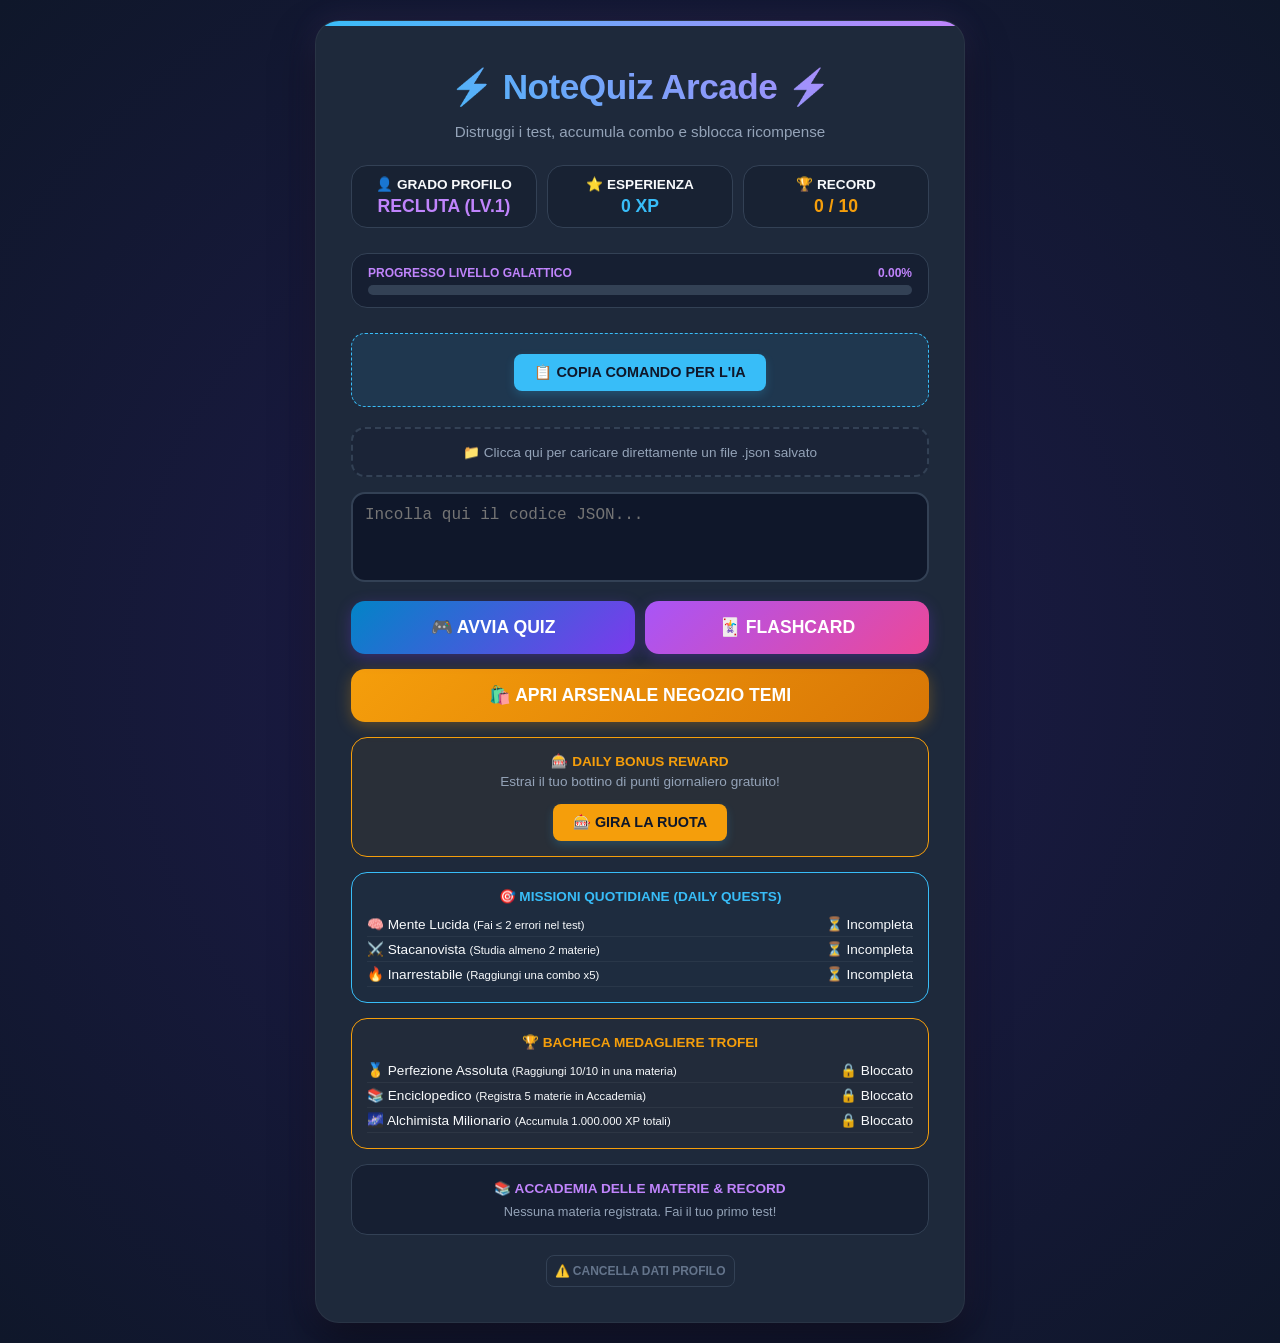
==== index.html @ 64b9bab1 "Update index.html" ====
<!DOCTYPE html>
<html lang="it">
<head>
    <meta charset="UTF-8">
    <meta name="viewport" content="width=device-width, initial-scale=1.0, maximum-scale=1.0, user-scalable=no">
    <title>⚡ NoteQuiz Arcade Ultimate Edition ⚡</title>
    <style>
        :root {
            --bg-dark: #0f172a;
            --card-bg: #1e293b;
            --neon-blue: #38bdf8;
            --neon-purple: #c084fc;
            --neon-green: #4ade80;
            --neon-red: #f87171;
            --neon-gold: #f59e0b;
            --text-light: #f8fafc;
            --text-muted: #94a3b8;
            --gradient-start: #1e1b4b;
            --gradient-end: #0f172a;
        }

        /* 14 TEMI NEON CORRISPONDENTI AI GRADI DEL PROFILO */
        .theme-veterano  { --neon-blue: #a1a1aa; --neon-purple: #4b5563; --gradient-start: #1e293b; --gradient-end: #0f172a; }
        .theme-suprema   { --neon-blue: #a855f7; --neon-purple: #6b21a8; --gradient-start: #2e1065; --gradient-end: #0f052d; }
        .theme-pazzo     { --neon-blue: #22c55e; --neon-purple: #15803d; --gradient-start: #062f1a; --gradient-end: #021a0c; }
        .theme-master    { --neon-blue: #06b6d4; --neon-purple: #0891b2; --gradient-start: #083344; --gradient-end: #02141e; }
        .theme-divina    { --neon-blue: #f43f5e; --neon-purple: #be123c; --gradient-start: #4c0519; --gradient-end: #1c020a; }
        .theme-enciclo   { --neon-blue: #3b82f6; --neon-purple: #1d4ed8; --gradient-start: #172554; --gradient-end: #050b24; }
        .theme-architeto { --neon-blue: #10b981; --neon-purple: #047857; --gradient-start: #022c22; --gradient-end: #011510; }
        .theme-filosofo  { --neon-blue: #eab308; --neon-purple: #a16207; --gradient-start: #422006; --gradient-end: #1c0d02; }
        .theme-alieni    { --neon-blue: #d946ef; --neon-purple: #a21caf; --gradient-start: #4a044e; --gradient-end: #1f0220; }
        .theme-reassoluto{ --neon-blue: #f97316; --neon-purple: #c2410c; --gradient-start: #431407; --gradient-end: #1a0602; }
        .theme-interstel { --neon-blue: #6366f1; --neon-purple: #4338ca; --gradient-start: #311042; --gradient-end: #0c0214; }
        .theme-creatore  { --neon-blue: #ec4899; --neon-purple: #9d174d; --gradient-start: #500734; --gradient-end: #200214; }
        .theme-cosmica   { --neon-blue: #00ffff; --neon-purple: #ff00ff; --gradient-start: #050515; --gradient-end: #000000; --card-bg: #070714; }

        * {
            box-sizing: border-box;
            transition: all 0.25s cubic-bezier(0.4, 0, 0.2, 1);
            -webkit-tap-highlight-color: transparent;
        }
        body {
            font-family: 'Segoe UI', Roboto, Helvetica, Arial, sans-serif;
            background-color: var(--bg-dark);
            color: var(--text-light);
            margin: 0;
            padding: 20px;
            display: flex;
            align-items: center;
            justify-content: center;
            min-height: 100vh;
            background-image: radial-gradient(circle at 50% 50%, var(--gradient-start) 0%, var(--gradient-end) 100%);
        }

        .container {
            width: 100%;
            max-width: 650px;
            background: var(--card-bg);
            padding: 35px;
            border-radius: 24px;
            box-shadow: 0 20px 40px rgba(0,0,0,0.5), 0 0 30px rgba(192, 132, 252, 0.1);
            border: 1px solid rgba(255, 255, 255, 0.05);
            position: relative;
            overflow: hidden;
        }

        .container::before {
            content: '';
            position: absolute;
            top: 0; left: 0; right: 0; height: 5px;
            background: linear-gradient(90deg, var(--neon-blue), var(--neon-purple));
        }

        .flash-correct { animation: flashG 0.4s ease-out; }
        .flash-wrong { animation: flashR 0.4s ease-out; }
        @keyframes flashG { 0%, 100% { box-shadow: 0 20px 40px rgba(0,0,0,0.5); } 50% { box-shadow: 0 0 40px var(--neon-green); } }
        @keyframes flashR { 0%, 100% { box-shadow: 0 20px 40px rgba(0,0,0,0.5); } 50% { box-shadow: 0 0 40px var(--neon-red); } }

        h1 {
            text-align: center; font-size: 2.2rem; font-weight: 800;
            background: linear-gradient(45deg, var(--neon-blue), var(--neon-purple));
            background-clip: text; -webkit-background-clip: text; -webkit-text-fill-color: transparent;
            margin-top: 10px; margin-bottom: 5px; letter-spacing: -0.5px;
        }

        .subtitle { text-align: center; color: var(--text-muted); margin-bottom: 25px; font-size: 0.95rem; }

        .dashboard-hud { display: flex; gap: 10px; justify-content: space-between; margin-bottom: 25px; flex-wrap: wrap; }
        .hud-widget { flex: 1; min-width: 140px; background: rgba(15, 23, 42, 0.4); border: 1px solid #334155; padding: 10px 14px; border-radius: 16px; text-align: center; font-size: 0.85rem; font-weight: 700; }
        .widget-val { display: block; font-size: 1.1rem; margin-top: 4px; }
        #profile-rank { color: var(--neon-purple); }
        #global-highscore { color: var(--neon-gold); }

        .file-drop-zone { border: 2px dashed #334155; padding: 15px; border-radius: 14px; text-align: center; margin-bottom: 15px; background: rgba(15, 23, 42, 0.2); cursor: pointer; font-size: 0.85rem; color: var(--text-muted); }
        .file-drop-zone:hover { border-color: var(--neon-blue); color: var(--text-light); }

        /* Negozio Temi Isolato */
        .shop-box { background: rgba(15, 23, 42, 0.3); padding: 20px; border-radius: 16px; border: 1px solid #334155; text-align: center; }
        .theme-grid { display: grid; grid-template-columns: repeat(2, 1fr); gap: 10px; margin-top: 15px; }
        .theme-select-btn { background: #1e293b; color: white; border: 1px solid #334155; padding: 12px; font-size: 0.85rem; border-radius: 10px; cursor: pointer; font-weight: bold; width: 100%; text-align: center; }
        .theme-select-btn:hover:not(.locked) { border-color: var(--neon-blue); background: #334155; transform: translateY(-1px); }
        .theme-select-btn.locked { opacity: 0.4; cursor: not-allowed; background: #0f172a; color: #475569; border-style: dashed; }

        .subjects-box { background: rgba(15, 23, 42, 0.5); padding: 15px; border-radius: 16px; margin-top: 15px; border: 1px solid #334155; text-align: left; font-size: 0.85rem; }
        .subject-tag-row { display: flex; justify-content: space-between; padding: 4px 0; border-bottom: 1px solid rgba(255,255,255,0.05); }
        
        .copy-box { background: rgba(56, 189, 248, 0.1); border: 1px dashed var(--neon-blue); padding: 15px; border-radius: 14px; margin-bottom: 20px; text-align: center; }
        .copy-btn { background: var(--neon-blue); color: var(--bg-dark); border: none; padding: 10px 20px; font-size: 0.9rem; font-weight: 700; border-radius: 8px; cursor: pointer; margin-top: 5px; box-shadow: 0 4px 10px rgba(56, 189, 248, 0.2); }
        
        textarea { width: 100%; height: 90px; padding: 12px; background: #0f172a; color: var(--text-light); border: 2px solid #334155; border-radius: 14px; resize: none; font-size: 1rem; font-family: monospace; }
        
        .action-btn { display: block; width: 100%; background: linear-gradient(135deg, #0284c7 0%, #7c3aed 100%); color: white; border: none; padding: 16px; font-size: 1.1rem; font-weight: 700; border-radius: 14px; cursor: pointer; margin-top: 15px; box-shadow: 0 4px 15px rgba(124, 58, 237, 0.3); }
        .action-btn:hover { transform: translateY(-2px); }

        .hidden { display: none !important; }

        .progress-hud { display: flex; align-items: center; justify-content: space-between; margin-bottom: 20px; background: rgba(15, 23, 42, 0.5); padding: 10px 16px; border-radius: 30px; font-size: 0.85rem; font-weight: 600; color: var(--neon-blue); }
        .progress-track { flex-grow: 1; height: 8px; background: #334155; border-radius: 10px; margin: 0 15px; overflow: hidden; }
        .progress-fill { width: 0%; height: 100%; background: linear-gradient(90deg, var(--neon-blue), var(--neon-purple)); border-radius: 10px; }

        .streak-badge { background: linear-gradient(45deg, #f59e0b, #ef4444); color: white; padding: 4px 10px; border-radius: 12px; font-weight: 800; font-size: 0.8rem; display: inline-block; margin-left: 10px; }
        #question-text { font-size: 1.3rem; font-weight: 700; line-height: 1.4; margin-bottom: 25px; }

        .tf-container { display: flex; gap: 15px; margin-top: 20px; }
        .option-btn { flex: 1; background: #1e293b; padding: 20px; font-size: 1.2rem; font-weight: 800; text-align: center; border-radius: 16px; cursor: pointer; border: 2px solid #334155; touch-action: manipulation; }
        .option-btn:hover { background: #334155; transform: scale(1.03); }

        .options-list { list-style: none; padding: 0; margin-top: 20px; }
        .option-item { background: #0f172a; padding: 16px 20px; margin: 12px 0; border-radius: 14px; cursor: pointer; border: 2px solid #334155; font-size: 1.05rem; font-weight: 600; }
        .option-item:hover { border-color: var(--neon-blue); background: #1e293b; transform: translateX(3px); }

        .correct { background-color: rgba(74, 222, 128, 0.15) !important; border-color: var(--neon-green) !important; color: var(--neon-green) !important; }
        .wrong { background-color: rgba(248, 113, 113, 0.15) !important; border-color: var(--neon-red) !important; color: var(--neon-red) !important; }

        .feedback { text-align: center; font-size: 1.1rem; margin-top: 25px; font-weight: 700; min-height: 30px; }
        #evaluation-text { font-size: 1.6rem; font-weight: 800; text-align: center; margin: 25px 0; text-transform: uppercase; }

        .error-log-box { background: rgba(15, 23, 42, 0.6); padding: 15px; border-radius: 14px; margin-top: 20px; max-height: 150px; overflow-y: auto; text-align: left; border: 1px solid #334155; }
        .error-item { border-bottom: 1px solid #334155; padding: 8px 0; font-size: 0.9rem; }
        
        .flashcard-card { background: #0f172a; border: 2px solid var(--neon-blue); border-radius: 16px; padding: 30px 20px; text-align: center; min-height: 180px; display: flex; align-items: center; justify-content: center; font-size: 1.2rem; font-weight: 700; cursor: pointer; margin-bottom: 15px; }
        .flashcard-controls { display: flex; gap: 15px; justify-content: space-between; }

        @media (max-width: 500px) {
            body { padding: 8px; }
            .container { padding: 20px 15px; border-radius: 16px; }
            h1 { font-size: 1.7rem; }
            .hud-widget { min-width: 100px; padding: 8px; font-size: 0.75rem; }
            .widget-val { font-size: 0.95rem; }
            .theme-grid { grid-template-columns: 1fr; }
            #question-text { font-size: 1.1rem; }
            .option-btn { padding: 15px; font-size: 1rem; }
            .option-item { padding: 12px 14px; font-size: 0.95rem; }
        }
    </style>
</head>
<body>
<div id="game-container" class="container">
    <h1>⚡ NoteQuiz Arcade ⚡</h1>
    <p class="subtitle">Distruggi i test, accumula combo e sblocca ricompense</p>
    
    <!-- Dashboard HUD -->
    <div class="dashboard-hud">
        <div class="hud-widget">👤 GRADO PROFILO<span id="profile-rank" class="widget-val">RECLUTA</span></div>
        <div class="hud-widget">⭐ ESPERIENZA<span id="profile-xp" class="widget-val" style="color:var(--neon-blue);">0 XP</span></div>
        <div class="hud-widget">🏆 RECORD<span id="global-highscore" class="widget-val">0 / 10</span></div>
    </div>

    <!-- Barra di avanzamento XP globale tarata su 1 Miliardo -->
    <div style="background: rgba(15, 23, 42, 0.5); padding: 12px 16px; border-radius: 16px; margin-bottom: 25px; border: 1px solid #334155;">
        <div style="display: flex; justify-content: space-between; font-size: 0.75rem; font-weight: 700; color: var(--neon-purple); margin-bottom: 5px;">
            <span>PROGRESSO LIVELLO GALATTICO</span>
            <span id="profile-xp-percent">0%</span>
        </div>
        <div style="width: 100%; background: #334155; height: 10px; border-radius: 10px; overflow: hidden;">
            <div id="profile-xp-bar-fill" style="width: 0%; height: 100%; background: linear-gradient(90deg, var(--neon-purple), var(--neon-gold)); border-radius: 10px;"></div>
        </div>
    </div>

    <!-- Schermata di ripristino salvataggio -->
    <div id="resume-screen" class="hidden" style="text-align: center; background: rgba(124, 58, 237, 0.1); border: 1px solid var(--neon-purple); padding: 20px; border-radius: 14px; margin-bottom: 20px;">
        <span style="font-weight:700; color:var(--neon-purple); display:block; margin-bottom:5px;">💾 ACCESSO RAPIDO SALVATO</span>
        <span style="font-size:0.9rem; display:block; margin-bottom:15px; color:var(--text-muted);">Riprendi l'ultimo quiz interrotto.</span>
        <div style="display:flex; gap:10px;">
            <button class="action-btn" style="margin:0; padding:10px; background:var(--neon-purple);" onclick="resumeGame(true)">RIPRENDI</button>
            <button class="action-btn" style="margin:0; padding:10px; background:#475569;" onclick="resumeGame(false)">CANCELLA</button>
        </div>
    </div>
    <!-- 1. Schermata Setup Opzioni -->
    <div id="setup-screen">
        <div class="copy-box">
            <button class="copy-btn" onclick="copyPromptToClipboard()">📋 COPIA COMANDO PER L'IA</button>
        </div>

        <div class="file-drop-zone" onclick="document.getElementById('file-loader-input').click()">
            📁 Clicca qui per caricare direttamente un file .json salvato
            <input type="file" id="file-loader-input" class="hidden" accept=".json" onchange="handleFileImport(this.files)">
        </div>

                <textarea id="notes-input" placeholder="Incolla qui il codice JSON..."></textarea>
        
        <div style="display: flex; gap: 10px;">
            <button class="action-btn" style="flex: 1;" onclick="startOfflineQuiz('quiz')">🎮 AVVIA QUIZ</button>
            <button class="action-btn" style="flex: 1; background: linear-gradient(135deg, #a855f7 0%, #ec4899 100%);" onclick="startOfflineQuiz('flashcard')">🃏 FLASHCARD</button>
        </div>

        <!-- Bottone grande per navigare all'Arsenale dei Temi -->
        <button class="action-btn" style="background: linear-gradient(135deg, #f59e0b 0%, #d97706 100%); box-shadow: 0 4px 15px rgba(245, 158, 11, 0.3);" onclick="toggleShopView(true)">🛍️ APRI ARSENALE NEGOZIO TEMI</button>

        <!-- Modulo Daily Spin Arcade -->
        <div id="daily-spin-box" class="subjects-box" style="text-align: center; border-color: var(--neon-gold); background: rgba(245, 158, 11, 0.05); margin-top: 15px;">
            <div style="font-weight:800; color:var(--neon-gold); text-transform: uppercase; margin-bottom: 5px;">🎰 DAILY BONUS REWARD</div>
            <span id="spin-status-text" style="font-size:0.85rem; color:var(--text-muted); display:block; margin-bottom:10px;">Estrai il tuo bottino di punti giornaliero gratuito!</span>
            <button id="spin-btn" class="copy-btn" style="background:var(--neon-gold); color:var(--bg-dark);" onclick="triggerDailySpin()">🎰 GIRA LA RUOTA</button>
        </div>
        <!-- Modulo delle Missioni Quotidiane -->
        <div class="subjects-box" style="border-color: var(--neon-blue); background: rgba(56, 189, 248, 0.02);">
            <div style="font-weight:800; color:var(--neon-blue); text-align:center; margin-bottom:8px; text-transform:uppercase;">🎯 MISSIONI QUOTIDIANE (DAILY QUESTS)</div>
            <div class="subject-tag-row"><span>🧠 Mente Lucida <small>(Fai ≤ 2 errori nel test)</small></span> <span id="q1-status">⏳ Incompleta</span></div>
            <div class="subject-tag-row"><span>⚔️ Stacanovista <small>(Studia almeno 2 materie)</small></span> <span id="q2-status">⏳ Incompleta</span></div>
            <div class="subject-tag-row"><span>🔥 Inarrestabile <small>(Raggiungi una combo x5)</small></span> <span id="q3-status">⏳ Incompleta</span></div>
        </div>

        <!-- Modulo della Bacheca dei Trofei -->
        <div class="subjects-box" style="border-color: var(--neon-gold); background: rgba(245, 158, 11, 0.02);">
            <div style="font-weight:800; color:var(--neon-gold); text-align:center; margin-bottom:8px; text-transform:uppercase;">🏆 BACHECA MEDAGLIERE TROFEI</div>
            <div class="subject-tag-row"><span>🥇 Perfezione Assoluta <small>(Raggiungi 10/10 in una materia)</small></span> <span id="ach1-status">🔒 Bloccato</span></div>
            <div class="subject-tag-row"><span>📚 Enciclopedico <small>(Registra 5 materie in Accademia)</small></span> <span id="ach2-status">🔒 Bloccato</span></div>
            <div class="subject-tag-row"><span>🌌 Alchimista Milionario <small>(Accumula 1.000.000 XP totali)</small></span> <span id="ach3-status">🔒 Bloccato</span></div>
        </div>

        <div class="subjects-box">
            <div style="font-weight:800; color:var(--neon-purple); text-align:center; margin-bottom:8px;">📚 ACCADEMIA DELLE MATERIE & RECORD</div>
            <div id="subjects-list-container">
                <div style="color:var(--text-muted); text-align:center; font-size:0.8rem;">Nessuna materia registrata. Fai il tuo primo test!</div>
            </div>
        </div>

        <button onclick="wipeAllArcadeData()" style="background: transparent; color: #64748b; border: 1px solid #334155; padding: 8px; font-size: 0.75rem; font-weight: 600; border-radius: 8px; cursor: pointer; width: auto; display: block; margin: 20px auto 0 auto;">⚠️ CANCELLA DATI PROFILO</button>
    </div>

    <!-- 2. SCHERMATA ISOLATA: Arsenale Negozio Temi -->
    <div id="shop-screen" class="hidden shop-box">
        <div style="font-weight:800; color:var(--neon-gold); font-size: 1.3rem;">🛍️ ARSENALE DEI 14 TEMI SBLOCCABILI</div>
        <p style="font-size: 0.85rem; color: var(--text-muted); margin-bottom: 15px;">I temi si sbloccano automaticamente raggiungendo i gradi XP richiesti.</p>
        
        <div class="theme-grid">
            <button class="theme-select-btn" onclick="changeTheme('cyber')">Blue Cyber (0 XP)</button>
            <button id="shop-btn-veterano" class="theme-select-btn locked" onclick="changeTheme('veterano')">Veterano (4k XP)</button>
            <button id="shop-btn-suprema" class="theme-select-btn locked" onclick="changeTheme('suprema')">Intelligenza Suprema (8k XP)</button>
            <button id="shop-btn-pazzo" class="theme-select-btn locked" onclick="changeTheme('pazzo')">Scienziato Pazzo (15k XP)</button>
            <button id="shop-btn-master" class="theme-select-btn locked" onclick="changeTheme('master')">Master Copia-Incolla (30k XP)</button>
            <button id="shop-btn-divina" class="theme-select-btn locked" onclick="changeTheme('divina')">Divinità dello Studio (50k XP)</button>
            <button id="shop-btn-enciclo" class="theme-select-btn locked" onclick="changeTheme('enciclo')">Enciclopedia Vivente (100k XP)</button>
            <button id="shop-btn-architeto" class="theme-select-btn locked" onclick="changeTheme('architeto')">Architetto del Sapere (250k XP)</button>
            <button id="shop-btn-filosofo" class="theme-select-btn locked" onclick="changeTheme('filosofo')">Filosofo Immantale (500k XP)</button>
            <button id="shop-btn-alieni" class="theme-select-btn locked" onclick="changeTheme('alieni')">Intelligenza Alieni (1M XP)</button>
            <button id="shop-btn-reassoluto" class="theme-select-btn locked" onclick="changeTheme('reassoluto')">Re del Copia-Incolla (10M XP)</button>
            <button id="shop-btn-interstel" class="theme-select-btn locked" onclick="changeTheme('interstel')">Entità Interstellare (100M XP)</button>
            <button id="shop-btn-creatore" class="theme-select-btn locked" onclick="changeTheme('creatore')">Creatore di Mondi (500M XP)</button>
            <button id="shop-btn-cosmica" class="theme-select-btn locked" onclick="changeTheme('cosmica')">Singolarità Cosmica (1B XP)</button>
        </div>
        
        <button class="action-btn" style="background: #334155; margin-top: 20px;" onclick="toggleShopView(false)">◀ TORNA ALLA HOME</button>
    </div>
    <!-- 3. Schermata Modalità Allenamento Flashcard -->
    <div id="flashcard-screen" class="hidden">
        <div class="progress-hud">
            <span id="flash-hud-index">CARTA 1</span>
            <span style="color: var(--neon-purple);">📚 MODALITÀ STUDIO</span>
        </div>
        <div id="flashcard-element" class="flashcard-card" onclick="flipFlashcard()">Testo Carta</div>
        <div class="flashcard-controls">
            <button class="action-btn" style="margin: 0; padding: 12px; width: 45%; background: #334155;" onclick="prevFlashcard()">◀ INDIETRO</button>
            <button class="action-btn" style="margin: 0; padding: 12px; width: 45%;" onclick="nextFlashcard()">AVANTI ▶</button>
        </div>
        <button class="action-btn" style="background: #b91c1c; margin-top: 20px;" onclick="exitFlashcards()">❌ ESCI E AVVIA QUIZ</button>
    </div>

    <!-- 4. Schermata Quiz Giocabile -->
    <div id="quiz-screen" class="hidden">
        <div class="progress-hud">
            <span id="hud-current">STAGE 1</span>
            <div class="progress-track"><div id="progress-fill" class="progress-fill"></div></div>
            <span id="hud-score">SCORE: 0</span>
            <span id="hud-streak" class="streak-badge hidden">COMBO x1</span>
        </div>

        <h2 id="question-text">Domanda</h2>
        <ul id="options-container" class="options-list"></ul>
        
        <div id="tf-container" class="tf-container hidden">
            <div id="btn-vero" class="option-btn" onclick="checkTrueFalse('Vero')">VERO</div>
            <div id="btn-falso" class="option-btn" onclick="checkTrueFalse('Falso')">FALSO</div>
        </div>
        
        <div id="feedback-text" class="feedback"></div>
        <button id="next-btn" class="hidden action-btn" onclick="nextQuestion()">PROSSIMO LIVELLO ➔</button>
    </div>

    <!-- 5. Schermata Risultati -->
    <div id="result-screen" class="hidden">
        <h2>🏆 CLASSIFICA FINALE 🏆</h2>
        <p class="score" style="text-align: center; font-size: 1.3rem;">Punteggio Finale: <span id="final-score" style="color: var(--neon-blue); font-size: 2rem;">0</span> / <span id="total-questions-hud">10</span></p>
        <div id="evaluation-text" style="font-size: 1.4rem; font-weight:800; margin-bottom:10px; text-align:center;"></div>
        <div id="new-record-text" style="font-size: 1.2rem; font-weight: 800; color: #f59e0b; text-align: center; margin-bottom: 15px;" class="hidden">🔥 NUOVO RECORD ASSOLUTO BATTUTO! 🔥</div>
        
        <div id="error-log-container" class="hidden">
            <div style="font-weight: 700; color: var(--neon-red); font-size: 0.95rem; margin-top: 15px; text-transform: uppercase; text-align: center;">🎯 REGISTRO REPLAY DEGLI ERRORI</div>
            <div id="error-log-list" class="error-log-box"></div>
        </div>
        
        <div style="display:flex; gap:10px;">
            <button class="action-btn" style="flex:1; background:#0284c7;" onclick="exportQuizReport()">🔗 CONDIVIDI RISULTATI</button>
            <button class="action-btn" style="flex:1;" onclick="resetQuiz()">🔄 GIOCA ANCORA</button>
        </div>
    </div>
</div>

<script src="quiz.js"></script>
</body>
</html>
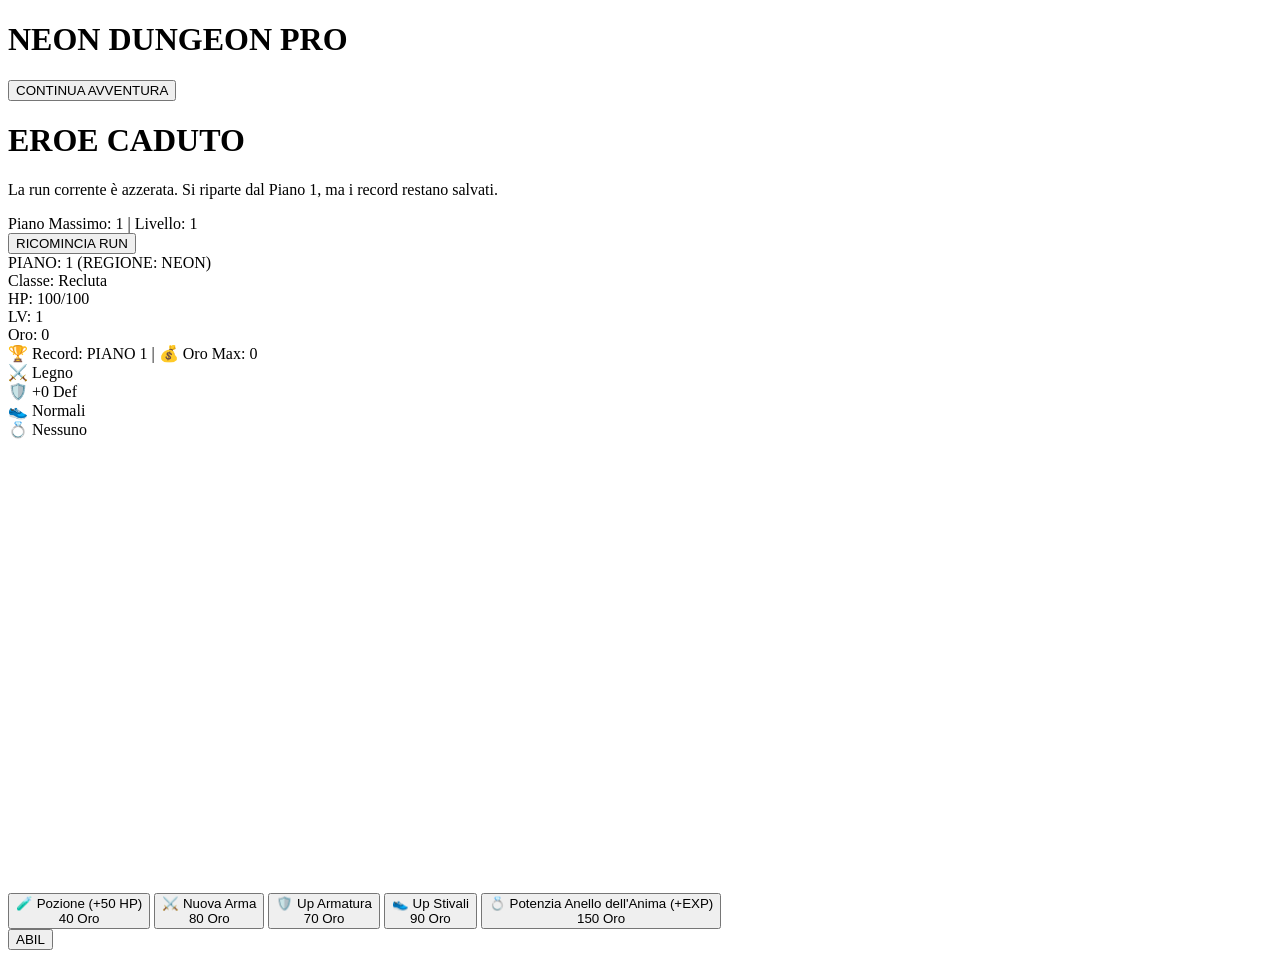
==== commit d24a8853: "Update index.html" ====
--- a/index.html
+++ b/index.html
@@ -3,320 +3,77 @@
 <head>
     <meta charset="UTF-8">
     <meta name="viewport" content="width=device-width, initial-scale=1.0, maximum-scale=1.0, user-scalable=no">
-    <title>⚡ NoteQuiz Arcade Ultimate Edition ⚡</title>
-    <style>
-        :root {
-            --bg-dark: #0f172a;
-            --card-bg: #1e293b;
-            --neon-blue: #38bdf8;
-            --neon-purple: #c084fc;
-            --neon-green: #4ade80;
-            --neon-red: #f87171;
-            --neon-gold: #f59e0b;
-            --text-light: #f8fafc;
-            --text-muted: #94a3b8;
-            --gradient-start: #1e1b4b;
-            --gradient-end: #0f172a;
-        }
-
-        /* 14 TEMI NEON CORRISPONDENTI AI GRADI DEL PROFILO */
-        .theme-veterano  { --neon-blue: #a1a1aa; --neon-purple: #4b5563; --gradient-start: #1e293b; --gradient-end: #0f172a; }
-        .theme-suprema   { --neon-blue: #a855f7; --neon-purple: #6b21a8; --gradient-start: #2e1065; --gradient-end: #0f052d; }
-        .theme-pazzo     { --neon-blue: #22c55e; --neon-purple: #15803d; --gradient-start: #062f1a; --gradient-end: #021a0c; }
-        .theme-master    { --neon-blue: #06b6d4; --neon-purple: #0891b2; --gradient-start: #083344; --gradient-end: #02141e; }
-        .theme-divina    { --neon-blue: #f43f5e; --neon-purple: #be123c; --gradient-start: #4c0519; --gradient-end: #1c020a; }
-        .theme-enciclo   { --neon-blue: #3b82f6; --neon-purple: #1d4ed8; --gradient-start: #172554; --gradient-end: #050b24; }
-        .theme-architeto { --neon-blue: #10b981; --neon-purple: #047857; --gradient-start: #022c22; --gradient-end: #011510; }
-        .theme-filosofo  { --neon-blue: #eab308; --neon-purple: #a16207; --gradient-start: #422006; --gradient-end: #1c0d02; }
-        .theme-alieni    { --neon-blue: #d946ef; --neon-purple: #a21caf; --gradient-start: #4a044e; --gradient-end: #1f0220; }
-        .theme-reassoluto{ --neon-blue: #f97316; --neon-purple: #c2410c; --gradient-start: #431407; --gradient-end: #1a0602; }
-        .theme-interstel { --neon-blue: #6366f1; --neon-purple: #4338ca; --gradient-start: #311042; --gradient-end: #0c0214; }
-        .theme-creatore  { --neon-blue: #ec4899; --neon-purple: #9d174d; --gradient-start: #500734; --gradient-end: #200214; }
-        .theme-cosmica   { --neon-blue: #00ffff; --neon-purple: #ff00ff; --gradient-start: #050515; --gradient-end: #000000; --card-bg: #070714; }
-
-        * {
-            box-sizing: border-box;
-            transition: all 0.25s cubic-bezier(0.4, 0, 0.2, 1);
-            -webkit-tap-highlight-color: transparent;
-        }
-        body {
-            font-family: 'Segoe UI', Roboto, Helvetica, Arial, sans-serif;
-            background-color: var(--bg-dark);
-            color: var(--text-light);
-            margin: 0;
-            padding: 20px;
-            display: flex;
-            align-items: center;
-            justify-content: center;
-            min-height: 100vh;
-            background-image: radial-gradient(circle at 50% 50%, var(--gradient-start) 0%, var(--gradient-end) 100%);
-        }
-
-        .container {
-            width: 100%;
-            max-width: 650px;
-            background: var(--card-bg);
-            padding: 35px;
-            border-radius: 24px;
-            box-shadow: 0 20px 40px rgba(0,0,0,0.5), 0 0 30px rgba(192, 132, 252, 0.1);
-            border: 1px solid rgba(255, 255, 255, 0.05);
-            position: relative;
-            overflow: hidden;
-        }
-
-        .container::before {
-            content: '';
-            position: absolute;
-            top: 0; left: 0; right: 0; height: 5px;
-            background: linear-gradient(90deg, var(--neon-blue), var(--neon-purple));
-        }
-
-        .flash-correct { animation: flashG 0.4s ease-out; }
-        .flash-wrong { animation: flashR 0.4s ease-out; }
-        @keyframes flashG { 0%, 100% { box-shadow: 0 20px 40px rgba(0,0,0,0.5); } 50% { box-shadow: 0 0 40px var(--neon-green); } }
-        @keyframes flashR { 0%, 100% { box-shadow: 0 20px 40px rgba(0,0,0,0.5); } 50% { box-shadow: 0 0 40px var(--neon-red); } }
-
-        h1 {
-            text-align: center; font-size: 2.2rem; font-weight: 800;
-            background: linear-gradient(45deg, var(--neon-blue), var(--neon-purple));
-            background-clip: text; -webkit-background-clip: text; -webkit-text-fill-color: transparent;
-            margin-top: 10px; margin-bottom: 5px; letter-spacing: -0.5px;
-        }
-
-        .subtitle { text-align: center; color: var(--text-muted); margin-bottom: 25px; font-size: 0.95rem; }
-
-        .dashboard-hud { display: flex; gap: 10px; justify-content: space-between; margin-bottom: 25px; flex-wrap: wrap; }
-        .hud-widget { flex: 1; min-width: 140px; background: rgba(15, 23, 42, 0.4); border: 1px solid #334155; padding: 10px 14px; border-radius: 16px; text-align: center; font-size: 0.85rem; font-weight: 700; }
-        .widget-val { display: block; font-size: 1.1rem; margin-top: 4px; }
-        #profile-rank { color: var(--neon-purple); }
-        #global-highscore { color: var(--neon-gold); }
-
-        .file-drop-zone { border: 2px dashed #334155; padding: 15px; border-radius: 14px; text-align: center; margin-bottom: 15px; background: rgba(15, 23, 42, 0.2); cursor: pointer; font-size: 0.85rem; color: var(--text-muted); }
-        .file-drop-zone:hover { border-color: var(--neon-blue); color: var(--text-light); }
-
-        /* Negozio Temi Isolato */
-        .shop-box { background: rgba(15, 23, 42, 0.3); padding: 20px; border-radius: 16px; border: 1px solid #334155; text-align: center; }
-        .theme-grid { display: grid; grid-template-columns: repeat(2, 1fr); gap: 10px; margin-top: 15px; }
-        .theme-select-btn { background: #1e293b; color: white; border: 1px solid #334155; padding: 12px; font-size: 0.85rem; border-radius: 10px; cursor: pointer; font-weight: bold; width: 100%; text-align: center; }
-        .theme-select-btn:hover:not(.locked) { border-color: var(--neon-blue); background: #334155; transform: translateY(-1px); }
-        .theme-select-btn.locked { opacity: 0.4; cursor: not-allowed; background: #0f172a; color: #475569; border-style: dashed; }
-
-        .subjects-box { background: rgba(15, 23, 42, 0.5); padding: 15px; border-radius: 16px; margin-top: 15px; border: 1px solid #334155; text-align: left; font-size: 0.85rem; }
-        .subject-tag-row { display: flex; justify-content: space-between; padding: 4px 0; border-bottom: 1px solid rgba(255,255,255,0.05); }
-        
-        .copy-box { background: rgba(56, 189, 248, 0.1); border: 1px dashed var(--neon-blue); padding: 15px; border-radius: 14px; margin-bottom: 20px; text-align: center; }
-        .copy-btn { background: var(--neon-blue); color: var(--bg-dark); border: none; padding: 10px 20px; font-size: 0.9rem; font-weight: 700; border-radius: 8px; cursor: pointer; margin-top: 5px; box-shadow: 0 4px 10px rgba(56, 189, 248, 0.2); }
-        
-        textarea { width: 100%; height: 90px; padding: 12px; background: #0f172a; color: var(--text-light); border: 2px solid #334155; border-radius: 14px; resize: none; font-size: 1rem; font-family: monospace; }
-        
-        .action-btn { display: block; width: 100%; background: linear-gradient(135deg, #0284c7 0%, #7c3aed 100%); color: white; border: none; padding: 16px; font-size: 1.1rem; font-weight: 700; border-radius: 14px; cursor: pointer; margin-top: 15px; box-shadow: 0 4px 15px rgba(124, 58, 237, 0.3); }
-        .action-btn:hover { transform: translateY(-2px); }
-
-        .hidden { display: none !important; }
-
-        .progress-hud { display: flex; align-items: center; justify-content: space-between; margin-bottom: 20px; background: rgba(15, 23, 42, 0.5); padding: 10px 16px; border-radius: 30px; font-size: 0.85rem; font-weight: 600; color: var(--neon-blue); }
-        .progress-track { flex-grow: 1; height: 8px; background: #334155; border-radius: 10px; margin: 0 15px; overflow: hidden; }
-        .progress-fill { width: 0%; height: 100%; background: linear-gradient(90deg, var(--neon-blue), var(--neon-purple)); border-radius: 10px; }
-
-        .streak-badge { background: linear-gradient(45deg, #f59e0b, #ef4444); color: white; padding: 4px 10px; border-radius: 12px; font-weight: 800; font-size: 0.8rem; display: inline-block; margin-left: 10px; }
-        #question-text { font-size: 1.3rem; font-weight: 700; line-height: 1.4; margin-bottom: 25px; }
-
-        .tf-container { display: flex; gap: 15px; margin-top: 20px; }
-        .option-btn { flex: 1; background: #1e293b; padding: 20px; font-size: 1.2rem; font-weight: 800; text-align: center; border-radius: 16px; cursor: pointer; border: 2px solid #334155; touch-action: manipulation; }
-        .option-btn:hover { background: #334155; transform: scale(1.03); }
-
-        .options-list { list-style: none; padding: 0; margin-top: 20px; }
-        .option-item { background: #0f172a; padding: 16px 20px; margin: 12px 0; border-radius: 14px; cursor: pointer; border: 2px solid #334155; font-size: 1.05rem; font-weight: 600; }
-        .option-item:hover { border-color: var(--neon-blue); background: #1e293b; transform: translateX(3px); }
-
-        .correct { background-color: rgba(74, 222, 128, 0.15) !important; border-color: var(--neon-green) !important; color: var(--neon-green) !important; }
-        .wrong { background-color: rgba(248, 113, 113, 0.15) !important; border-color: var(--neon-red) !important; color: var(--neon-red) !important; }
-
-        .feedback { text-align: center; font-size: 1.1rem; margin-top: 25px; font-weight: 700; min-height: 30px; }
-        #evaluation-text { font-size: 1.6rem; font-weight: 800; text-align: center; margin: 25px 0; text-transform: uppercase; }
-
-        .error-log-box { background: rgba(15, 23, 42, 0.6); padding: 15px; border-radius: 14px; margin-top: 20px; max-height: 150px; overflow-y: auto; text-align: left; border: 1px solid #334155; }
-        .error-item { border-bottom: 1px solid #334155; padding: 8px 0; font-size: 0.9rem; }
-        
-        .flashcard-card { background: #0f172a; border: 2px solid var(--neon-blue); border-radius: 16px; padding: 30px 20px; text-align: center; min-height: 180px; display: flex; align-items: center; justify-content: center; font-size: 1.2rem; font-weight: 700; cursor: pointer; margin-bottom: 15px; }
-        .flashcard-controls { display: flex; gap: 15px; justify-content: space-between; }
-
-        @media (max-width: 500px) {
-            body { padding: 8px; }
-            .container { padding: 20px 15px; border-radius: 16px; }
-            h1 { font-size: 1.7rem; }
-            .hud-widget { min-width: 100px; padding: 8px; font-size: 0.75rem; }
-            .widget-val { font-size: 0.95rem; }
-            .theme-grid { grid-template-columns: 1fr; }
-            #question-text { font-size: 1.1rem; }
-            .option-btn { padding: 15px; font-size: 1rem; }
-            .option-item { padding: 12px 14px; font-size: 0.95rem; }
-        }
-    </style>
+    <title>RPG Neon Dungeon - Dual HUD Bars</title>
+    <link rel="stylesheet" href="style.css">
 </head>
 <body>
-<div id="game-container" class="container">
-    <h1>⚡ NoteQuiz Arcade ⚡</h1>
-    <p class="subtitle">Distruggi i test, accumula combo e sblocca ricompense</p>
-    
-    <!-- Dashboard HUD -->
-    <div class="dashboard-hud">
-        <div class="hud-widget">👤 GRADO PROFILO<span id="profile-rank" class="widget-val">RECLUTA</span></div>
-        <div class="hud-widget">⭐ ESPERIENZA<span id="profile-xp" class="widget-val" style="color:var(--neon-blue);">0 XP</span></div>
-        <div class="hud-widget">🏆 RECORD<span id="global-highscore" class="widget-val">0 / 10</span></div>
+
+    <!-- Schermata Iniziale -->
+    <div id="startScreen" class="overlay">
+        <h1 class="neonText">NEON DUNGEON PRO</h1>
+        <button id="startBtn" class="actionBtn">CONTINUA AVVENTURA</button>
     </div>
 
-    <!-- Barra di avanzamento XP globale tarata su 1 Miliardo -->
-    <div style="background: rgba(15, 23, 42, 0.5); padding: 12px 16px; border-radius: 16px; margin-bottom: 25px; border: 1px solid #334155;">
-        <div style="display: flex; justify-content: space-between; font-size: 0.75rem; font-weight: 700; color: var(--neon-purple); margin-bottom: 5px;">
-            <span>PROGRESSO LIVELLO GALATTICO</span>
-            <span id="profile-xp-percent">0%</span>
+    <!-- Schermata di Game Over -->
+    <div id="gameOverScreen" class="overlay hidden">
+        <h1 class="redNeonText">EROE CADUTO</h1>
+        <p>La run corrente è azzerata. Si riparte dal Piano 1, ma i record restano salvati.</p>
+        <div id="statsSummary">Piano Massimo: <span id="summaryFloor">1</span> | Livello: <span id="summaryLevel">1</span></div>
+        <button id="restartBtn" class="actionBtn redBtn">RICOMINCIA RUN</button>
+    </div>
+
+    <!-- Interfaccia di Gioco -->
+    <div id="floorTitle">PIANO: 1 (REGIONE: NEON)</div>
+    <div id="classTitle">Classe: Recluta</div>
+
+    <div id="gameUi">
+        <div>HP: <span id="hpLabel">100</span>/<span id="maxHpLabel">100</span></div>
+        <div>LV: <span id="levelLabel">1</span></div>
+        <div>Oro: <span id="goldLabel">0</span></div>
+    </div>
+    
+    <div id="recordUi">
+        🏆 Record: PIANO <span id="bestFloor">1</span> | 💰 Oro Max: <span id="bestGold">0</span>
+    </div>
+
+    <div id="equipUi">
+        <div>⚔️ <span id="weaponEq">Legno</span></div>
+        <div>🛡️ +<span id="defenseEq">0</span> Def</div>
+        <div>👟 <span id="bootsEq">Normali</span></div>
+        <div>💍 <span id="ringEq">Nessuno</span></div>
+    </div>
+
+    <!-- CONTENITORE CANVAS CON DOPPIA BARRA STATISTICHE STATICA -->
+    <div id="canvasContainer">
+        <!-- Nuova Barra della Vita Rossa (HP) -->
+        <div id="hpBarContainer">
+            <div id="hpBarFill"></div>
         </div>
-        <div style="width: 100%; background: #334155; height: 10px; border-radius: 10px; overflow: hidden;">
-            <div id="profile-xp-bar-fill" style="width: 0%; height: 100%; background: linear-gradient(90deg, var(--neon-purple), var(--neon-gold)); border-radius: 10px;"></div>
+
+        <canvas id="gameCanvas" width="450" height="450"></canvas>
+        
+        <!-- Nuova Barra dell'Esperienza Azzurra (EXP) -->
+        <div id="expBarContainer">
+            <div id="expBarFill"></div>
         </div>
     </div>
 
-    <!-- Schermata di ripristino salvataggio -->
-    <div id="resume-screen" class="hidden" style="text-align: center; background: rgba(124, 58, 237, 0.1); border: 1px solid var(--neon-purple); padding: 20px; border-radius: 14px; margin-bottom: 20px;">
-        <span style="font-weight:700; color:var(--neon-purple); display:block; margin-bottom:5px;">💾 ACCESSO RAPIDO SALVATO</span>
-        <span style="font-size:0.9rem; display:block; margin-bottom:15px; color:var(--text-muted);">Riprendi l'ultimo quiz interrotto.</span>
-        <div style="display:flex; gap:10px;">
-            <button class="action-btn" style="margin:0; padding:10px; background:var(--neon-purple);" onclick="resumeGame(true)">RIPRENDI</button>
-            <button class="action-btn" style="margin:0; padding:10px; background:#475569;" onclick="resumeGame(false)">CANCELLA</button>
+    <!-- Negozio Equipaggiamento -->
+    <div id="shopUi">
+        <button class="shopBtn" id="buyPotion">🧪 Pozione (+50 HP)<br><span class="price">40 Oro</span></button>
+        <button class="shopBtn" id="buyWeapon">⚔️ Nuova Arma<br><span class="price" id="weaponPrice">80 Oro</span></button>
+        <button class="shopBtn" id="buyArmor">🛡️ Up Armatura<br><span class="price" id="armorPrice">70 Oro</span></button>
+        <button class="shopBtn" id="buyBoots">👟 Up Stivali<br><span class="price" id="bootsPrice">90 Oro</span></button>
+        <button class="shopBtn" id="buyRing" style="grid-column: span 2;">💍 Potenzia Anello dell'Anima (+EXP)<br><span class="price" id="ringPrice">150 Oro</span></button>
+    </div>
+
+    <div id="mobileControlsArea">
+        <div id="joystickZone"></div>
+        <div id="actionZone">
+            <button id="btnSkill">ABIL</button>
         </div>
     </div>
-    <!-- 1. Schermata Setup Opzioni -->
-    <div id="setup-screen">
-        <div class="copy-box">
-            <button class="copy-btn" onclick="copyPromptToClipboard()">📋 COPIA COMANDO PER L'IA</button>
-        </div>
 
-        <div class="file-drop-zone" onclick="document.getElementById('file-loader-input').click()">
-            📁 Clicca qui per caricare direttamente un file .json salvato
-            <input type="file" id="file-loader-input" class="hidden" accept=".json" onchange="handleFileImport(this.files)">
-        </div>
-
-                <textarea id="notes-input" placeholder="Incolla qui il codice JSON..."></textarea>
-        
-        <div style="display: flex; gap: 10px;">
-            <button class="action-btn" style="flex: 1;" onclick="startOfflineQuiz('quiz')">🎮 AVVIA QUIZ</button>
-            <button class="action-btn" style="flex: 1; background: linear-gradient(135deg, #a855f7 0%, #ec4899 100%);" onclick="startOfflineQuiz('flashcard')">🃏 FLASHCARD</button>
-        </div>
-
-        <!-- Bottone grande per navigare all'Arsenale dei Temi -->
-        <button class="action-btn" style="background: linear-gradient(135deg, #f59e0b 0%, #d97706 100%); box-shadow: 0 4px 15px rgba(245, 158, 11, 0.3);" onclick="toggleShopView(true)">🛍️ APRI ARSENALE NEGOZIO TEMI</button>
-
-        <!-- Modulo Daily Spin Arcade -->
-        <div id="daily-spin-box" class="subjects-box" style="text-align: center; border-color: var(--neon-gold); background: rgba(245, 158, 11, 0.05); margin-top: 15px;">
-            <div style="font-weight:800; color:var(--neon-gold); text-transform: uppercase; margin-bottom: 5px;">🎰 DAILY BONUS REWARD</div>
-            <span id="spin-status-text" style="font-size:0.85rem; color:var(--text-muted); display:block; margin-bottom:10px;">Estrai il tuo bottino di punti giornaliero gratuito!</span>
-            <button id="spin-btn" class="copy-btn" style="background:var(--neon-gold); color:var(--bg-dark);" onclick="triggerDailySpin()">🎰 GIRA LA RUOTA</button>
-        </div>
-        <!-- Modulo delle Missioni Quotidiane -->
-        <div class="subjects-box" style="border-color: var(--neon-blue); background: rgba(56, 189, 248, 0.02);">
-            <div style="font-weight:800; color:var(--neon-blue); text-align:center; margin-bottom:8px; text-transform:uppercase;">🎯 MISSIONI QUOTIDIANE (DAILY QUESTS)</div>
-            <div class="subject-tag-row"><span>🧠 Mente Lucida <small>(Fai ≤ 2 errori nel test)</small></span> <span id="q1-status">⏳ Incompleta</span></div>
-            <div class="subject-tag-row"><span>⚔️ Stacanovista <small>(Studia almeno 2 materie)</small></span> <span id="q2-status">⏳ Incompleta</span></div>
-            <div class="subject-tag-row"><span>🔥 Inarrestabile <small>(Raggiungi una combo x5)</small></span> <span id="q3-status">⏳ Incompleta</span></div>
-        </div>
-
-        <!-- Modulo della Bacheca dei Trofei -->
-        <div class="subjects-box" style="border-color: var(--neon-gold); background: rgba(245, 158, 11, 0.02);">
-            <div style="font-weight:800; color:var(--neon-gold); text-align:center; margin-bottom:8px; text-transform:uppercase;">🏆 BACHECA MEDAGLIERE TROFEI</div>
-            <div class="subject-tag-row"><span>🥇 Perfezione Assoluta <small>(Raggiungi 10/10 in una materia)</small></span> <span id="ach1-status">🔒 Bloccato</span></div>
-            <div class="subject-tag-row"><span>📚 Enciclopedico <small>(Registra 5 materie in Accademia)</small></span> <span id="ach2-status">🔒 Bloccato</span></div>
-            <div class="subject-tag-row"><span>🌌 Alchimista Milionario <small>(Accumula 1.000.000 XP totali)</small></span> <span id="ach3-status">🔒 Bloccato</span></div>
-        </div>
-
-        <div class="subjects-box">
-            <div style="font-weight:800; color:var(--neon-purple); text-align:center; margin-bottom:8px;">📚 ACCADEMIA DELLE MATERIE & RECORD</div>
-            <div id="subjects-list-container">
-                <div style="color:var(--text-muted); text-align:center; font-size:0.8rem;">Nessuna materia registrata. Fai il tuo primo test!</div>
-            </div>
-        </div>
-
-        <button onclick="wipeAllArcadeData()" style="background: transparent; color: #64748b; border: 1px solid #334155; padding: 8px; font-size: 0.75rem; font-weight: 600; border-radius: 8px; cursor: pointer; width: auto; display: block; margin: 20px auto 0 auto;">⚠️ CANCELLA DATI PROFILO</button>
-    </div>
-
-    <!-- 2. SCHERMATA ISOLATA: Arsenale Negozio Temi -->
-    <div id="shop-screen" class="hidden shop-box">
-        <div style="font-weight:800; color:var(--neon-gold); font-size: 1.3rem;">🛍️ ARSENALE DEI 14 TEMI SBLOCCABILI</div>
-        <p style="font-size: 0.85rem; color: var(--text-muted); margin-bottom: 15px;">I temi si sbloccano automaticamente raggiungendo i gradi XP richiesti.</p>
-        
-        <div class="theme-grid">
-            <button class="theme-select-btn" onclick="changeTheme('cyber')">Blue Cyber (0 XP)</button>
-            <button id="shop-btn-veterano" class="theme-select-btn locked" onclick="changeTheme('veterano')">Veterano (4k XP)</button>
-            <button id="shop-btn-suprema" class="theme-select-btn locked" onclick="changeTheme('suprema')">Intelligenza Suprema (8k XP)</button>
-            <button id="shop-btn-pazzo" class="theme-select-btn locked" onclick="changeTheme('pazzo')">Scienziato Pazzo (15k XP)</button>
-            <button id="shop-btn-master" class="theme-select-btn locked" onclick="changeTheme('master')">Master Copia-Incolla (30k XP)</button>
-            <button id="shop-btn-divina" class="theme-select-btn locked" onclick="changeTheme('divina')">Divinità dello Studio (50k XP)</button>
-            <button id="shop-btn-enciclo" class="theme-select-btn locked" onclick="changeTheme('enciclo')">Enciclopedia Vivente (100k XP)</button>
-            <button id="shop-btn-architeto" class="theme-select-btn locked" onclick="changeTheme('architeto')">Architetto del Sapere (250k XP)</button>
-            <button id="shop-btn-filosofo" class="theme-select-btn locked" onclick="changeTheme('filosofo')">Filosofo Immantale (500k XP)</button>
-            <button id="shop-btn-alieni" class="theme-select-btn locked" onclick="changeTheme('alieni')">Intelligenza Alieni (1M XP)</button>
-            <button id="shop-btn-reassoluto" class="theme-select-btn locked" onclick="changeTheme('reassoluto')">Re del Copia-Incolla (10M XP)</button>
-            <button id="shop-btn-interstel" class="theme-select-btn locked" onclick="changeTheme('interstel')">Entità Interstellare (100M XP)</button>
-            <button id="shop-btn-creatore" class="theme-select-btn locked" onclick="changeTheme('creatore')">Creatore di Mondi (500M XP)</button>
-            <button id="shop-btn-cosmica" class="theme-select-btn locked" onclick="changeTheme('cosmica')">Singolarità Cosmica (1B XP)</button>
-        </div>
-        
-        <button class="action-btn" style="background: #334155; margin-top: 20px;" onclick="toggleShopView(false)">◀ TORNA ALLA HOME</button>
-    </div>
-    <!-- 3. Schermata Modalità Allenamento Flashcard -->
-    <div id="flashcard-screen" class="hidden">
-        <div class="progress-hud">
-            <span id="flash-hud-index">CARTA 1</span>
-            <span style="color: var(--neon-purple);">📚 MODALITÀ STUDIO</span>
-        </div>
-        <div id="flashcard-element" class="flashcard-card" onclick="flipFlashcard()">Testo Carta</div>
-        <div class="flashcard-controls">
-            <button class="action-btn" style="margin: 0; padding: 12px; width: 45%; background: #334155;" onclick="prevFlashcard()">◀ INDIETRO</button>
-            <button class="action-btn" style="margin: 0; padding: 12px; width: 45%;" onclick="nextFlashcard()">AVANTI ▶</button>
-        </div>
-        <button class="action-btn" style="background: #b91c1c; margin-top: 20px;" onclick="exitFlashcards()">❌ ESCI E AVVIA QUIZ</button>
-    </div>
-
-    <!-- 4. Schermata Quiz Giocabile -->
-    <div id="quiz-screen" class="hidden">
-        <div class="progress-hud">
-            <span id="hud-current">STAGE 1</span>
-            <div class="progress-track"><div id="progress-fill" class="progress-fill"></div></div>
-            <span id="hud-score">SCORE: 0</span>
-            <span id="hud-streak" class="streak-badge hidden">COMBO x1</span>
-        </div>
-
-        <h2 id="question-text">Domanda</h2>
-        <ul id="options-container" class="options-list"></ul>
-        
-        <div id="tf-container" class="tf-container hidden">
-            <div id="btn-vero" class="option-btn" onclick="checkTrueFalse('Vero')">VERO</div>
-            <div id="btn-falso" class="option-btn" onclick="checkTrueFalse('Falso')">FALSO</div>
-        </div>
-        
-        <div id="feedback-text" class="feedback"></div>
-        <button id="next-btn" class="hidden action-btn" onclick="nextQuestion()">PROSSIMO LIVELLO ➔</button>
-    </div>
-
-    <!-- 5. Schermata Risultati -->
-    <div id="result-screen" class="hidden">
-        <h2>🏆 CLASSIFICA FINALE 🏆</h2>
-        <p class="score" style="text-align: center; font-size: 1.3rem;">Punteggio Finale: <span id="final-score" style="color: var(--neon-blue); font-size: 2rem;">0</span> / <span id="total-questions-hud">10</span></p>
-        <div id="evaluation-text" style="font-size: 1.4rem; font-weight:800; margin-bottom:10px; text-align:center;"></div>
-        <div id="new-record-text" style="font-size: 1.2rem; font-weight: 800; color: #f59e0b; text-align: center; margin-bottom: 15px;" class="hidden">🔥 NUOVO RECORD ASSOLUTO BATTUTO! 🔥</div>
-        
-        <div id="error-log-container" class="hidden">
-            <div style="font-weight: 700; color: var(--neon-red); font-size: 0.95rem; margin-top: 15px; text-transform: uppercase; text-align: center;">🎯 REGISTRO REPLAY DEGLI ERRORI</div>
-            <div id="error-log-list" class="error-log-box"></div>
-        </div>
-        
-        <div style="display:flex; gap:10px;">
-            <button class="action-btn" style="flex:1; background:#0284c7;" onclick="exportQuizReport()">🔗 CONDIVIDI RISULTATI</button>
-            <button class="action-btn" style="flex:1;" onclick="resetQuiz()">🔄 GIOCA ANCORA</button>
-        </div>
-    </div>
-</div>
-
-<script src="quiz.js"></script>
+    <script src="game.js"></script>
 </body>
 </html>
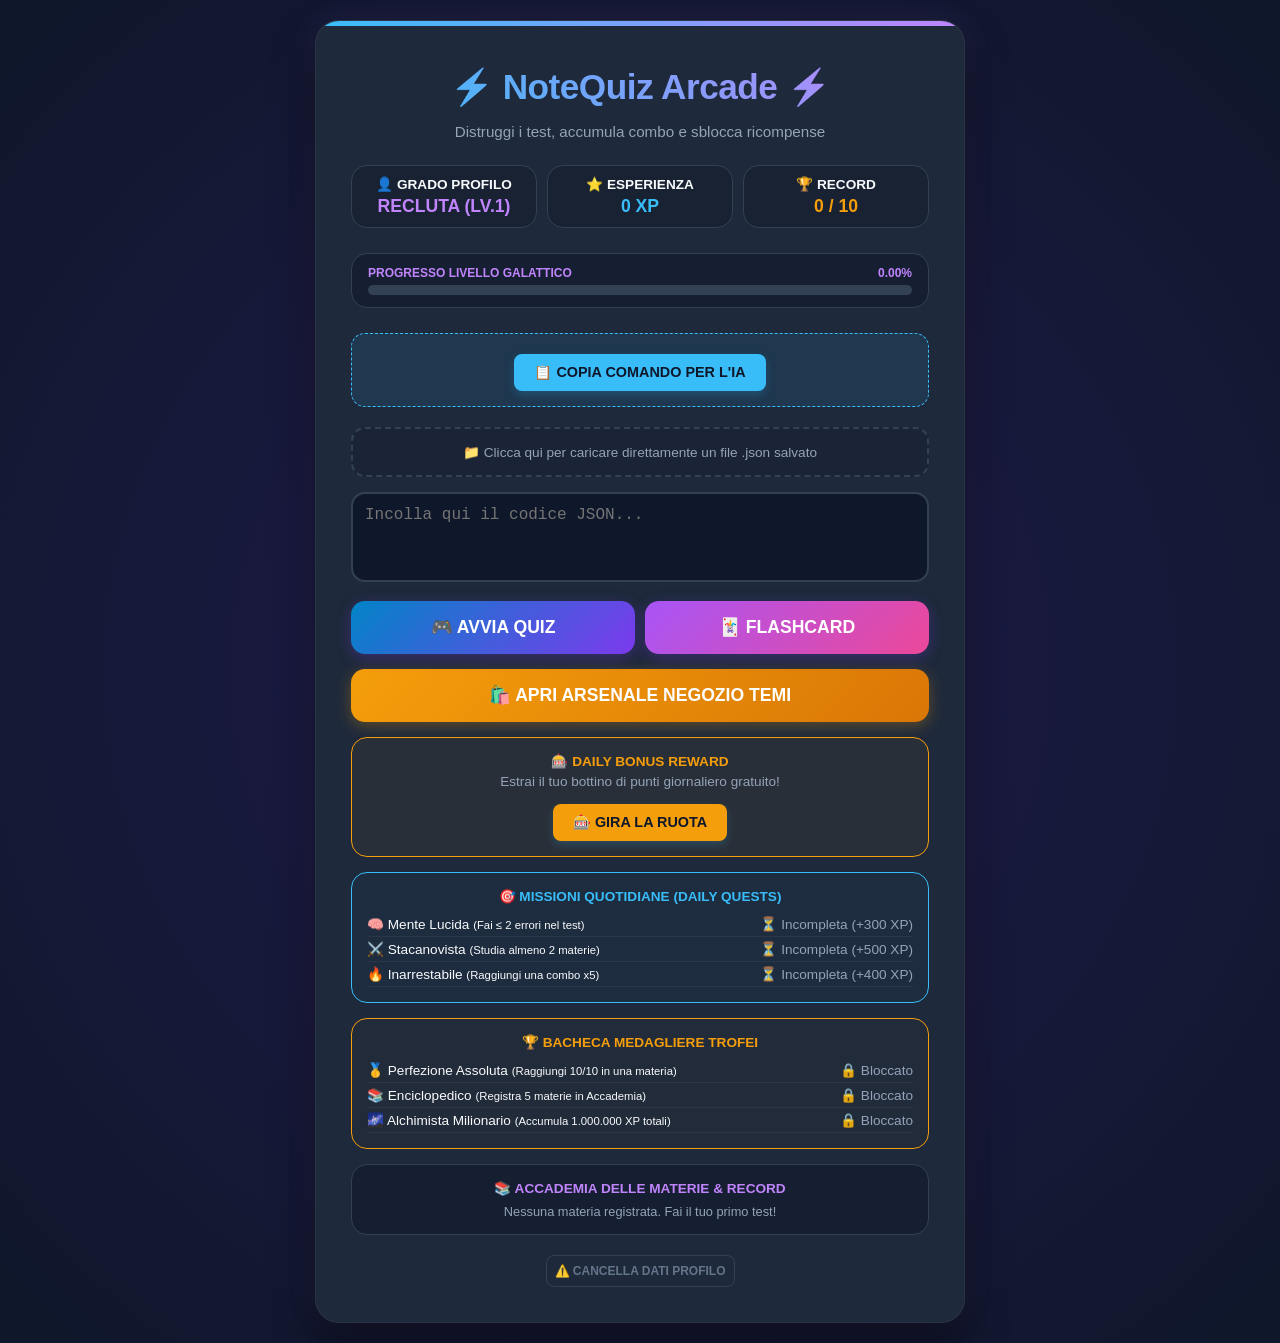
==== commit c119afbb: "Update index.html" ====
--- a/index.html
+++ b/index.html
@@ -3,77 +3,320 @@
 <head>
     <meta charset="UTF-8">
     <meta name="viewport" content="width=device-width, initial-scale=1.0, maximum-scale=1.0, user-scalable=no">
-    <title>RPG Neon Dungeon - Dual HUD Bars</title>
-    <link rel="stylesheet" href="style.css">
+    <title>⚡ NoteQuiz Arcade Ultimate Edition ⚡</title>
+    <style>
+        :root {
+            --bg-dark: #0f172a;
+            --card-bg: #1e293b;
+            --neon-blue: #38bdf8;
+            --neon-purple: #c084fc;
+            --neon-green: #4ade80;
+            --neon-red: #f87171;
+            --neon-gold: #f59e0b;
+            --text-light: #f8fafc;
+            --text-muted: #94a3b8;
+            --gradient-start: #1e1b4b;
+            --gradient-end: #0f172a;
+        }
+
+        /* 14 TEMI NEON CORRISPONDENTI AI GRADI DEL PROFILO */
+        .theme-veterano  { --neon-blue: #a1a1aa; --neon-purple: #4b5563; --gradient-start: #1e293b; --gradient-end: #0f172a; }
+        .theme-suprema   { --neon-blue: #a855f7; --neon-purple: #6b21a8; --gradient-start: #2e1065; --gradient-end: #0f052d; }
+        .theme-pazzo     { --neon-blue: #22c55e; --neon-purple: #15803d; --gradient-start: #062f1a; --gradient-end: #021a0c; }
+        .theme-master    { --neon-blue: #06b6d4; --neon-purple: #0891b2; --gradient-start: #083344; --gradient-end: #02141e; }
+        .theme-divina    { --neon-blue: #f43f5e; --neon-purple: #be123c; --gradient-start: #4c0519; --gradient-end: #1c020a; }
+        .theme-enciclo   { --neon-blue: #3b82f6; --neon-purple: #1d4ed8; --gradient-start: #172554; --gradient-end: #050b24; }
+        .theme-architeto { --neon-blue: #10b981; --neon-purple: #047857; --gradient-start: #022c22; --gradient-end: #011510; }
+        .theme-filosofo  { --neon-blue: #eab308; --neon-purple: #a16207; --gradient-start: #422006; --gradient-end: #1c0d02; }
+        .theme-alieni    { --neon-blue: #d946ef; --neon-purple: #a21caf; --gradient-start: #4a044e; --gradient-end: #1f0220; }
+        .theme-reassoluto{ --neon-blue: #f97316; --neon-purple: #c2410c; --gradient-start: #431407; --gradient-end: #1a0602; }
+        .theme-interstel { --neon-blue: #6366f1; --neon-purple: #4338ca; --gradient-start: #311042; --gradient-end: #0c0214; }
+        .theme-creatore  { --neon-blue: #ec4899; --neon-purple: #9d174d; --gradient-start: #500734; --gradient-end: #200214; }
+        .theme-cosmica   { --neon-blue: #00ffff; --neon-purple: #ff00ff; --gradient-start: #050515; --gradient-end: #000000; --card-bg: #070714; }
+
+        * {
+            box-sizing: border-box;
+            transition: all 0.25s cubic-bezier(0.4, 0, 0.2, 1);
+            -webkit-tap-highlight-color: transparent;
+        }
+        body {
+            font-family: 'Segoe UI', Roboto, Helvetica, Arial, sans-serif;
+            background-color: var(--bg-dark);
+            color: var(--text-light);
+            margin: 0;
+            padding: 20px;
+            display: flex;
+            align-items: center;
+            justify-content: center;
+            min-height: 100vh;
+            background-image: radial-gradient(circle at 50% 50%, var(--gradient-start) 0%, var(--gradient-end) 100%);
+        }
+
+        .container {
+            width: 100%;
+            max-width: 650px;
+            background: var(--card-bg);
+            padding: 35px;
+            border-radius: 24px;
+            box-shadow: 0 20px 40px rgba(0,0,0,0.5), 0 0 30px rgba(192, 132, 252, 0.1);
+            border: 1px solid rgba(255, 255, 255, 0.05);
+            position: relative;
+            overflow: hidden;
+        }
+
+        .container::before {
+            content: '';
+            position: absolute;
+            top: 0; left: 0; right: 0; height: 5px;
+            background: linear-gradient(90deg, var(--neon-blue), var(--neon-purple));
+        }
+
+        .flash-correct { animation: flashG 0.4s ease-out; }
+        .flash-wrong { animation: flashR 0.4s ease-out; }
+        @keyframes flashG { 0%, 100% { box-shadow: 0 20px 40px rgba(0,0,0,0.5); } 50% { box-shadow: 0 0 40px var(--neon-green); } }
+        @keyframes flashR { 0%, 100% { box-shadow: 0 20px 40px rgba(0,0,0,0.5); } 50% { box-shadow: 0 0 40px var(--neon-red); } }
+
+        h1 {
+            text-align: center; font-size: 2.2rem; font-weight: 800;
+            background: linear-gradient(45deg, var(--neon-blue), var(--neon-purple));
+            background-clip: text; -webkit-background-clip: text; -webkit-text-fill-color: transparent;
+            margin-top: 10px; margin-bottom: 5px; letter-spacing: -0.5px;
+        }
+
+        .subtitle { text-align: center; color: var(--text-muted); margin-bottom: 25px; font-size: 0.95rem; }
+
+        .dashboard-hud { display: flex; gap: 10px; justify-content: space-between; margin-bottom: 25px; flex-wrap: wrap; }
+        .hud-widget { flex: 1; min-width: 140px; background: rgba(15, 23, 42, 0.4); border: 1px solid #334155; padding: 10px 14px; border-radius: 16px; text-align: center; font-size: 0.85rem; font-weight: 700; }
+        .widget-val { display: block; font-size: 1.1rem; margin-top: 4px; }
+        #profile-rank { color: var(--neon-purple); }
+        #global-highscore { color: var(--neon-gold); }
+
+        .file-drop-zone { border: 2px dashed #334155; padding: 15px; border-radius: 14px; text-align: center; margin-bottom: 15px; background: rgba(15, 23, 42, 0.2); cursor: pointer; font-size: 0.85rem; color: var(--text-muted); }
+        .file-drop-zone:hover { border-color: var(--neon-blue); color: var(--text-light); }
+
+        /* Negozio Temi Isolato */
+        .shop-box { background: rgba(15, 23, 42, 0.3); padding: 20px; border-radius: 16px; border: 1px solid #334155; text-align: center; }
+        .theme-grid { display: grid; grid-template-columns: repeat(2, 1fr); gap: 10px; margin-top: 15px; }
+        .theme-select-btn { background: #1e293b; color: white; border: 1px solid #334155; padding: 12px; font-size: 0.85rem; border-radius: 10px; cursor: pointer; font-weight: bold; width: 100%; text-align: center; }
+        .theme-select-btn:hover:not(.locked) { border-color: var(--neon-blue); background: #334155; transform: translateY(-1px); }
+        .theme-select-btn.locked { opacity: 0.4; cursor: not-allowed; background: #0f172a; color: #475569; border-style: dashed; }
+
+        .subjects-box { background: rgba(15, 23, 42, 0.5); padding: 15px; border-radius: 16px; margin-top: 15px; border: 1px solid #334155; text-align: left; font-size: 0.85rem; }
+        .subject-tag-row { display: flex; justify-content: space-between; padding: 4px 0; border-bottom: 1px solid rgba(255,255,255,0.05); }
+        
+        .copy-box { background: rgba(56, 189, 248, 0.1); border: 1px dashed var(--neon-blue); padding: 15px; border-radius: 14px; margin-bottom: 20px; text-align: center; }
+        .copy-btn { background: var(--neon-blue); color: var(--bg-dark); border: none; padding: 10px 20px; font-size: 0.9rem; font-weight: 700; border-radius: 8px; cursor: pointer; margin-top: 5px; box-shadow: 0 4px 10px rgba(56, 189, 248, 0.2); }
+        
+        textarea { width: 100%; height: 90px; padding: 12px; background: #0f172a; color: var(--text-light); border: 2px solid #334155; border-radius: 14px; resize: none; font-size: 1rem; font-family: monospace; }
+        
+        .action-btn { display: block; width: 100%; background: linear-gradient(135deg, #0284c7 0%, #7c3aed 100%); color: white; border: none; padding: 16px; font-size: 1.1rem; font-weight: 700; border-radius: 14px; cursor: pointer; margin-top: 15px; box-shadow: 0 4px 15px rgba(124, 58, 237, 0.3); }
+        .action-btn:hover { transform: translateY(-2px); }
+
+        .hidden { display: none !important; }
+
+        .progress-hud { display: flex; align-items: center; justify-content: space-between; margin-bottom: 20px; background: rgba(15, 23, 42, 0.5); padding: 10px 16px; border-radius: 30px; font-size: 0.85rem; font-weight: 600; color: var(--neon-blue); }
+        .progress-track { flex-grow: 1; height: 8px; background: #334155; border-radius: 10px; margin: 0 15px; overflow: hidden; }
+        .progress-fill { width: 0%; height: 100%; background: linear-gradient(90deg, var(--neon-blue), var(--neon-purple)); border-radius: 10px; }
+
+        .streak-badge { background: linear-gradient(45deg, #f59e0b, #ef4444); color: white; padding: 4px 10px; border-radius: 12px; font-weight: 800; font-size: 0.8rem; display: inline-block; margin-left: 10px; }
+        #question-text { font-size: 1.3rem; font-weight: 700; line-height: 1.4; margin-bottom: 25px; }
+
+        .tf-container { display: flex; gap: 15px; margin-top: 20px; }
+        .option-btn { flex: 1; background: #1e293b; padding: 20px; font-size: 1.2rem; font-weight: 800; text-align: center; border-radius: 16px; cursor: pointer; border: 2px solid #334155; touch-action: manipulation; }
+        .option-btn:hover { background: #334155; transform: scale(1.03); }
+
+        .options-list { list-style: none; padding: 0; margin-top: 20px; }
+        .option-item { background: #0f172a; padding: 16px 20px; margin: 12px 0; border-radius: 14px; cursor: pointer; border: 2px solid #334155; font-size: 1.05rem; font-weight: 600; }
+        .option-item:hover { border-color: var(--neon-blue); background: #1e293b; transform: translateX(3px); }
+
+        .correct { background-color: rgba(74, 222, 128, 0.15) !important; border-color: var(--neon-green) !important; color: var(--neon-green) !important; }
+        .wrong { background-color: rgba(248, 113, 113, 0.15) !important; border-color: var(--neon-red) !important; color: var(--neon-red) !important; }
+
+        .feedback { text-align: center; font-size: 1.1rem; margin-top: 25px; font-weight: 700; min-height: 30px; }
+        #evaluation-text { font-size: 1.6rem; font-weight: 800; text-align: center; margin: 25px 0; text-transform: uppercase; }
+
+        .error-log-box { background: rgba(15, 23, 42, 0.6); padding: 15px; border-radius: 14px; margin-top: 20px; max-height: 150px; overflow-y: auto; text-align: left; border: 1px solid #334155; }
+        .error-item { border-bottom: 1px solid #334155; padding: 8px 0; font-size: 0.9rem; }
+        
+        .flashcard-card { background: #0f172a; border: 2px solid var(--neon-blue); border-radius: 16px; padding: 30px 20px; text-align: center; min-height: 180px; display: flex; align-items: center; justify-content: center; font-size: 1.2rem; font-weight: 700; cursor: pointer; margin-bottom: 15px; }
+        .flashcard-controls { display: flex; gap: 15px; justify-content: space-between; }
+
+        @media (max-width: 500px) {
+            body { padding: 8px; }
+            .container { padding: 20px 15px; border-radius: 16px; }
+            h1 { font-size: 1.7rem; }
+            .hud-widget { min-width: 100px; padding: 8px; font-size: 0.75rem; }
+            .widget-val { font-size: 0.95rem; }
+            .theme-grid { grid-template-columns: 1fr; }
+            #question-text { font-size: 1.1rem; }
+            .option-btn { padding: 15px; font-size: 1rem; }
+            .option-item { padding: 12px 14px; font-size: 0.95rem; }
+        }
+    </style>
 </head>
 <body>
-
-    <!-- Schermata Iniziale -->
-    <div id="startScreen" class="overlay">
-        <h1 class="neonText">NEON DUNGEON PRO</h1>
-        <button id="startBtn" class="actionBtn">CONTINUA AVVENTURA</button>
-    </div>
-
-    <!-- Schermata di Game Over -->
-    <div id="gameOverScreen" class="overlay hidden">
-        <h1 class="redNeonText">EROE CADUTO</h1>
-        <p>La run corrente è azzerata. Si riparte dal Piano 1, ma i record restano salvati.</p>
-        <div id="statsSummary">Piano Massimo: <span id="summaryFloor">1</span> | Livello: <span id="summaryLevel">1</span></div>
-        <button id="restartBtn" class="actionBtn redBtn">RICOMINCIA RUN</button>
-    </div>
-
-    <!-- Interfaccia di Gioco -->
-    <div id="floorTitle">PIANO: 1 (REGIONE: NEON)</div>
-    <div id="classTitle">Classe: Recluta</div>
-
-    <div id="gameUi">
-        <div>HP: <span id="hpLabel">100</span>/<span id="maxHpLabel">100</span></div>
-        <div>LV: <span id="levelLabel">1</span></div>
-        <div>Oro: <span id="goldLabel">0</span></div>
-    </div>
+<div id="game-container" class="container">
+    <h1>⚡ NoteQuiz Arcade ⚡</h1>
+    <p class="subtitle">Distruggi i test, accumula combo e sblocca ricompense</p>
     
-    <div id="recordUi">
-        🏆 Record: PIANO <span id="bestFloor">1</span> | 💰 Oro Max: <span id="bestGold">0</span>
-    </div>
-
-    <div id="equipUi">
-        <div>⚔️ <span id="weaponEq">Legno</span></div>
-        <div>🛡️ +<span id="defenseEq">0</span> Def</div>
-        <div>👟 <span id="bootsEq">Normali</span></div>
-        <div>💍 <span id="ringEq">Nessuno</span></div>
-    </div>
-
-    <!-- CONTENITORE CANVAS CON DOPPIA BARRA STATISTICHE STATICA -->
-    <div id="canvasContainer">
-        <!-- Nuova Barra della Vita Rossa (HP) -->
-        <div id="hpBarContainer">
-            <div id="hpBarFill"></div>
-        </div>
-
-        <canvas id="gameCanvas" width="450" height="450"></canvas>
-        
-        <!-- Nuova Barra dell'Esperienza Azzurra (EXP) -->
-        <div id="expBarContainer">
-            <div id="expBarFill"></div>
-        </div>
-    </div>
-
-    <!-- Negozio Equipaggiamento -->
-    <div id="shopUi">
-        <button class="shopBtn" id="buyPotion">🧪 Pozione (+50 HP)<br><span class="price">40 Oro</span></button>
-        <button class="shopBtn" id="buyWeapon">⚔️ Nuova Arma<br><span class="price" id="weaponPrice">80 Oro</span></button>
-        <button class="shopBtn" id="buyArmor">🛡️ Up Armatura<br><span class="price" id="armorPrice">70 Oro</span></button>
-        <button class="shopBtn" id="buyBoots">👟 Up Stivali<br><span class="price" id="bootsPrice">90 Oro</span></button>
-        <button class="shopBtn" id="buyRing" style="grid-column: span 2;">💍 Potenzia Anello dell'Anima (+EXP)<br><span class="price" id="ringPrice">150 Oro</span></button>
-    </div>
-
-    <div id="mobileControlsArea">
-        <div id="joystickZone"></div>
-        <div id="actionZone">
-            <button id="btnSkill">ABIL</button>
-        </div>
-    </div>
-
-    <script src="game.js"></script>
+    <!-- Dashboard HUD -->
+    <div class="dashboard-hud">
+        <div class="hud-widget">👤 GRADO PROFILO<span id="profile-rank" class="widget-val">RECLUTA</span></div>
+        <div class="hud-widget">⭐ ESPERIENZA<span id="profile-xp" class="widget-val" style="color:var(--neon-blue);">0 XP</span></div>
+        <div class="hud-widget">🏆 RECORD<span id="global-highscore" class="widget-val">0 / 10</span></div>
+    </div>
+
+    <!-- Barra di avanzamento XP globale tarata su 1 Miliardo -->
+    <div style="background: rgba(15, 23, 42, 0.5); padding: 12px 16px; border-radius: 16px; margin-bottom: 25px; border: 1px solid #334155;">
+        <div style="display: flex; justify-content: space-between; font-size: 0.75rem; font-weight: 700; color: var(--neon-purple); margin-bottom: 5px;">
+            <span>PROGRESSO LIVELLO GALATTICO</span>
+            <span id="profile-xp-percent">0%</span>
+        </div>
+        <div style="width: 100%; background: #334155; height: 10px; border-radius: 10px; overflow: hidden;">
+            <div id="profile-xp-bar-fill" style="width: 0%; height: 100%; background: linear-gradient(90deg, var(--neon-purple), var(--neon-gold)); border-radius: 10px;"></div>
+        </div>
+    </div>
+
+    <!-- Schermata di ripristino salvataggio -->
+    <div id="resume-screen" class="hidden" style="text-align: center; background: rgba(124, 58, 237, 0.1); border: 1px solid var(--neon-purple); padding: 20px; border-radius: 14px; margin-bottom: 20px;">
+        <span style="font-weight:700; color:var(--neon-purple); display:block; margin-bottom:5px;">💾 ACCESSO RAPIDO SALVATO</span>
+        <span style="font-size:0.9rem; display:block; margin-bottom:15px; color:var(--text-muted);">Riprendi l'ultimo quiz interrotto.</span>
+        <div style="display:flex; gap:10px;">
+            <button class="action-btn" style="margin:0; padding:10px; background:var(--neon-purple);" onclick="resumeGame(true)">RIPRENDI</button>
+            <button class="action-btn" style="margin:0; padding:10px; background:#475569;" onclick="resumeGame(false)">CANCELLA</button>
+        </div>
+    </div>
+    <!-- 1. Schermata Setup Opzioni -->
+    <div id="setup-screen">
+        <div class="copy-box">
+            <button class="copy-btn" onclick="copyPromptToClipboard()">📋 COPIA COMANDO PER L'IA</button>
+        </div>
+
+        <div class="file-drop-zone" onclick="document.getElementById('file-loader-input').click()">
+            📁 Clicca qui per caricare direttamente un file .json salvato
+            <input type="file" id="file-loader-input" class="hidden" accept=".json" onchange="handleFileImport(this.files)">
+        </div>
+
+                <textarea id="notes-input" placeholder="Incolla qui il codice JSON..."></textarea>
+        
+        <div style="display: flex; gap: 10px;">
+            <button class="action-btn" style="flex: 1;" onclick="startOfflineQuiz('quiz')">🎮 AVVIA QUIZ</button>
+            <button class="action-btn" style="flex: 1; background: linear-gradient(135deg, #a855f7 0%, #ec4899 100%);" onclick="startOfflineQuiz('flashcard')">🃏 FLASHCARD</button>
+        </div>
+
+        <!-- Bottone grande per navigare all'Arsenale dei Temi -->
+        <button class="action-btn" style="background: linear-gradient(135deg, #f59e0b 0%, #d97706 100%); box-shadow: 0 4px 15px rgba(245, 158, 11, 0.3);" onclick="toggleShopView(true)">🛍️ APRI ARSENALE NEGOZIO TEMI</button>
+
+        <!-- Modulo Daily Spin Arcade -->
+        <div id="daily-spin-box" class="subjects-box" style="text-align: center; border-color: var(--neon-gold); background: rgba(245, 158, 11, 0.05); margin-top: 15px;">
+            <div style="font-weight:800; color:var(--neon-gold); text-transform: uppercase; margin-bottom: 5px;">🎰 DAILY BONUS REWARD</div>
+            <span id="spin-status-text" style="font-size:0.85rem; color:var(--text-muted); display:block; margin-bottom:10px;">Estrai il tuo bottino di punti giornaliero gratuito!</span>
+            <button id="spin-btn" class="copy-btn" style="background:var(--neon-gold); color:var(--bg-dark);" onclick="triggerDailySpin()">🎰 GIRA LA RUOTA</button>
+        </div>
+        <!-- Modulo delle Missioni Quotidiane -->
+        <div class="subjects-box" style="border-color: var(--neon-blue); background: rgba(56, 189, 248, 0.02);">
+            <div style="font-weight:800; color:var(--neon-blue); text-align:center; margin-bottom:8px; text-transform:uppercase;">🎯 MISSIONI QUOTIDIANE (DAILY QUESTS)</div>
+            <div class="subject-tag-row"><span>🧠 Mente Lucida <small>(Fai ≤ 2 errori nel test)</small></span> <span id="q1-status">⏳ Incompleta</span></div>
+            <div class="subject-tag-row"><span>⚔️ Stacanovista <small>(Studia almeno 2 materie)</small></span> <span id="q2-status">⏳ Incompleta</span></div>
+            <div class="subject-tag-row"><span>🔥 Inarrestabile <small>(Raggiungi una combo x5)</small></span> <span id="q3-status">⏳ Incompleta</span></div>
+        </div>
+
+        <!-- Modulo della Bacheca dei Trofei -->
+        <div class="subjects-box" style="border-color: var(--neon-gold); background: rgba(245, 158, 11, 0.02);">
+            <div style="font-weight:800; color:var(--neon-gold); text-align:center; margin-bottom:8px; text-transform:uppercase;">🏆 BACHECA MEDAGLIERE TROFEI</div>
+            <div class="subject-tag-row"><span>🥇 Perfezione Assoluta <small>(Raggiungi 10/10 in una materia)</small></span> <span id="ach1-status">🔒 Bloccato</span></div>
+            <div class="subject-tag-row"><span>📚 Enciclopedico <small>(Registra 5 materie in Accademia)</small></span> <span id="ach2-status">🔒 Bloccato</span></div>
+            <div class="subject-tag-row"><span>🌌 Alchimista Milionario <small>(Accumula 1.000.000 XP totali)</small></span> <span id="ach3-status">🔒 Bloccato</span></div>
+        </div>
+
+        <div class="subjects-box">
+            <div style="font-weight:800; color:var(--neon-purple); text-align:center; margin-bottom:8px;">📚 ACCADEMIA DELLE MATERIE & RECORD</div>
+            <div id="subjects-list-container">
+                <div style="color:var(--text-muted); text-align:center; font-size:0.8rem;">Nessuna materia registrata. Fai il tuo primo test!</div>
+            </div>
+        </div>
+
+        <button onclick="wipeAllArcadeData()" style="background: transparent; color: #64748b; border: 1px solid #334155; padding: 8px; font-size: 0.75rem; font-weight: 600; border-radius: 8px; cursor: pointer; width: auto; display: block; margin: 20px auto 0 auto;">⚠️ CANCELLA DATI PROFILO</button>
+    </div>
+
+    <!-- 2. SCHERMATA ISOLATA: Arsenale Negozio Temi -->
+    <div id="shop-screen" class="hidden shop-box">
+        <div style="font-weight:800; color:var(--neon-gold); font-size: 1.3rem;">🛍️ ARSENALE DEI 14 TEMI SBLOCCABILI</div>
+        <p style="font-size: 0.85rem; color: var(--text-muted); margin-bottom: 15px;">I temi si sbloccano automaticamente raggiungendo i gradi XP richiesti.</p>
+        
+        <div class="theme-grid">
+            <button class="theme-select-btn" onclick="changeTheme('cyber')">Blue Cyber (0 XP)</button>
+            <button id="shop-btn-veterano" class="theme-select-btn locked" onclick="changeTheme('veterano')">Veterano (4k XP)</button>
+            <button id="shop-btn-suprema" class="theme-select-btn locked" onclick="changeTheme('suprema')">Intelligenza Suprema (8k XP)</button>
+            <button id="shop-btn-pazzo" class="theme-select-btn locked" onclick="changeTheme('pazzo')">Scienziato Pazzo (15k XP)</button>
+            <button id="shop-btn-master" class="theme-select-btn locked" onclick="changeTheme('master')">Master Copia-Incolla (30k XP)</button>
+            <button id="shop-btn-divina" class="theme-select-btn locked" onclick="changeTheme('divina')">Divinità dello Studio (50k XP)</button>
+            <button id="shop-btn-enciclo" class="theme-select-btn locked" onclick="changeTheme('enciclo')">Enciclopedia Vivente (100k XP)</button>
+            <button id="shop-btn-architeto" class="theme-select-btn locked" onclick="changeTheme('architeto')">Architetto del Sapere (250k XP)</button>
+            <button id="shop-btn-filosofo" class="theme-select-btn locked" onclick="changeTheme('filosofo')">Filosofo Immantale (500k XP)</button>
+            <button id="shop-btn-alieni" class="theme-select-btn locked" onclick="changeTheme('alieni')">Intelligenza Alieni (1M XP)</button>
+            <button id="shop-btn-reassoluto" class="theme-select-btn locked" onclick="changeTheme('reassoluto')">Re del Copia-Incolla (10M XP)</button>
+            <button id="shop-btn-interstel" class="theme-select-btn locked" onclick="changeTheme('interstel')">Entità Interstellare (100M XP)</button>
+            <button id="shop-btn-creatore" class="theme-select-btn locked" onclick="changeTheme('creatore')">Creatore di Mondi (500M XP)</button>
+            <button id="shop-btn-cosmica" class="theme-select-btn locked" onclick="changeTheme('cosmica')">Singolarità Cosmica (1B XP)</button>
+        </div>
+        
+        <button class="action-btn" style="background: #334155; margin-top: 20px;" onclick="toggleShopView(false)">◀ TORNA ALLA HOME</button>
+    </div>
+    <!-- 3. Schermata Modalità Allenamento Flashcard -->
+    <div id="flashcard-screen" class="hidden">
+        <div class="progress-hud">
+            <span id="flash-hud-index">CARTA 1</span>
+            <span style="color: var(--neon-purple);">📚 MODALITÀ STUDIO</span>
+        </div>
+        <div id="flashcard-element" class="flashcard-card" onclick="flipFlashcard()">Testo Carta</div>
+        <div class="flashcard-controls">
+            <button class="action-btn" style="margin: 0; padding: 12px; width: 45%; background: #334155;" onclick="prevFlashcard()">◀ INDIETRO</button>
+            <button class="action-btn" style="margin: 0; padding: 12px; width: 45%;" onclick="nextFlashcard()">AVANTI ▶</button>
+        </div>
+        <button class="action-btn" style="background: #b91c1c; margin-top: 20px;" onclick="exitFlashcards()">❌ ESCI E AVVIA QUIZ</button>
+    </div>
+
+    <!-- 4. Schermata Quiz Giocabile -->
+    <div id="quiz-screen" class="hidden">
+        <div class="progress-hud">
+            <span id="hud-current">STAGE 1</span>
+            <div class="progress-track"><div id="progress-fill" class="progress-fill"></div></div>
+            <span id="hud-score">SCORE: 0</span>
+            <span id="hud-streak" class="streak-badge hidden">COMBO x1</span>
+        </div>
+
+        <h2 id="question-text">Domanda</h2>
+        <ul id="options-container" class="options-list"></ul>
+        
+        <div id="tf-container" class="tf-container hidden">
+            <div id="btn-vero" class="option-btn" onclick="checkTrueFalse('Vero')">VERO</div>
+            <div id="btn-falso" class="option-btn" onclick="checkTrueFalse('Falso')">FALSO</div>
+        </div>
+        
+        <div id="feedback-text" class="feedback"></div>
+        <button id="next-btn" class="hidden action-btn" onclick="nextQuestion()">PROSSIMO LIVELLO ➔</button>
+    </div>
+
+    <!-- 5. Schermata Risultati -->
+    <div id="result-screen" class="hidden">
+        <h2>🏆 CLASSIFICA FINALE 🏆</h2>
+        <p class="score" style="text-align: center; font-size: 1.3rem;">Punteggio Finale: <span id="final-score" style="color: var(--neon-blue); font-size: 2rem;">0</span> / <span id="total-questions-hud">10</span></p>
+        <div id="evaluation-text" style="font-size: 1.4rem; font-weight:800; margin-bottom:10px; text-align:center;"></div>
+        <div id="new-record-text" style="font-size: 1.2rem; font-weight: 800; color: #f59e0b; text-align: center; margin-bottom: 15px;" class="hidden">🔥 NUOVO RECORD ASSOLUTO BATTUTO! 🔥</div>
+        
+        <div id="error-log-container" class="hidden">
+            <div style="font-weight: 700; color: var(--neon-red); font-size: 0.95rem; margin-top: 15px; text-transform: uppercase; text-align: center;">🎯 REGISTRO REPLAY DEGLI ERRORI</div>
+            <div id="error-log-list" class="error-log-box"></div>
+        </div>
+        
+        <div style="display:flex; gap:10px;">
+            <button class="action-btn" style="flex:1; background:#0284c7;" onclick="exportQuizReport()">🔗 CONDIVIDI RISULTATI</button>
+            <button class="action-btn" style="flex:1;" onclick="resetQuiz()">🔄 GIOCA ANCORA</button>
+        </div>
+    </div>
+</div>
+
+<script src="quiz.js"></script>
 </body>
 </html>
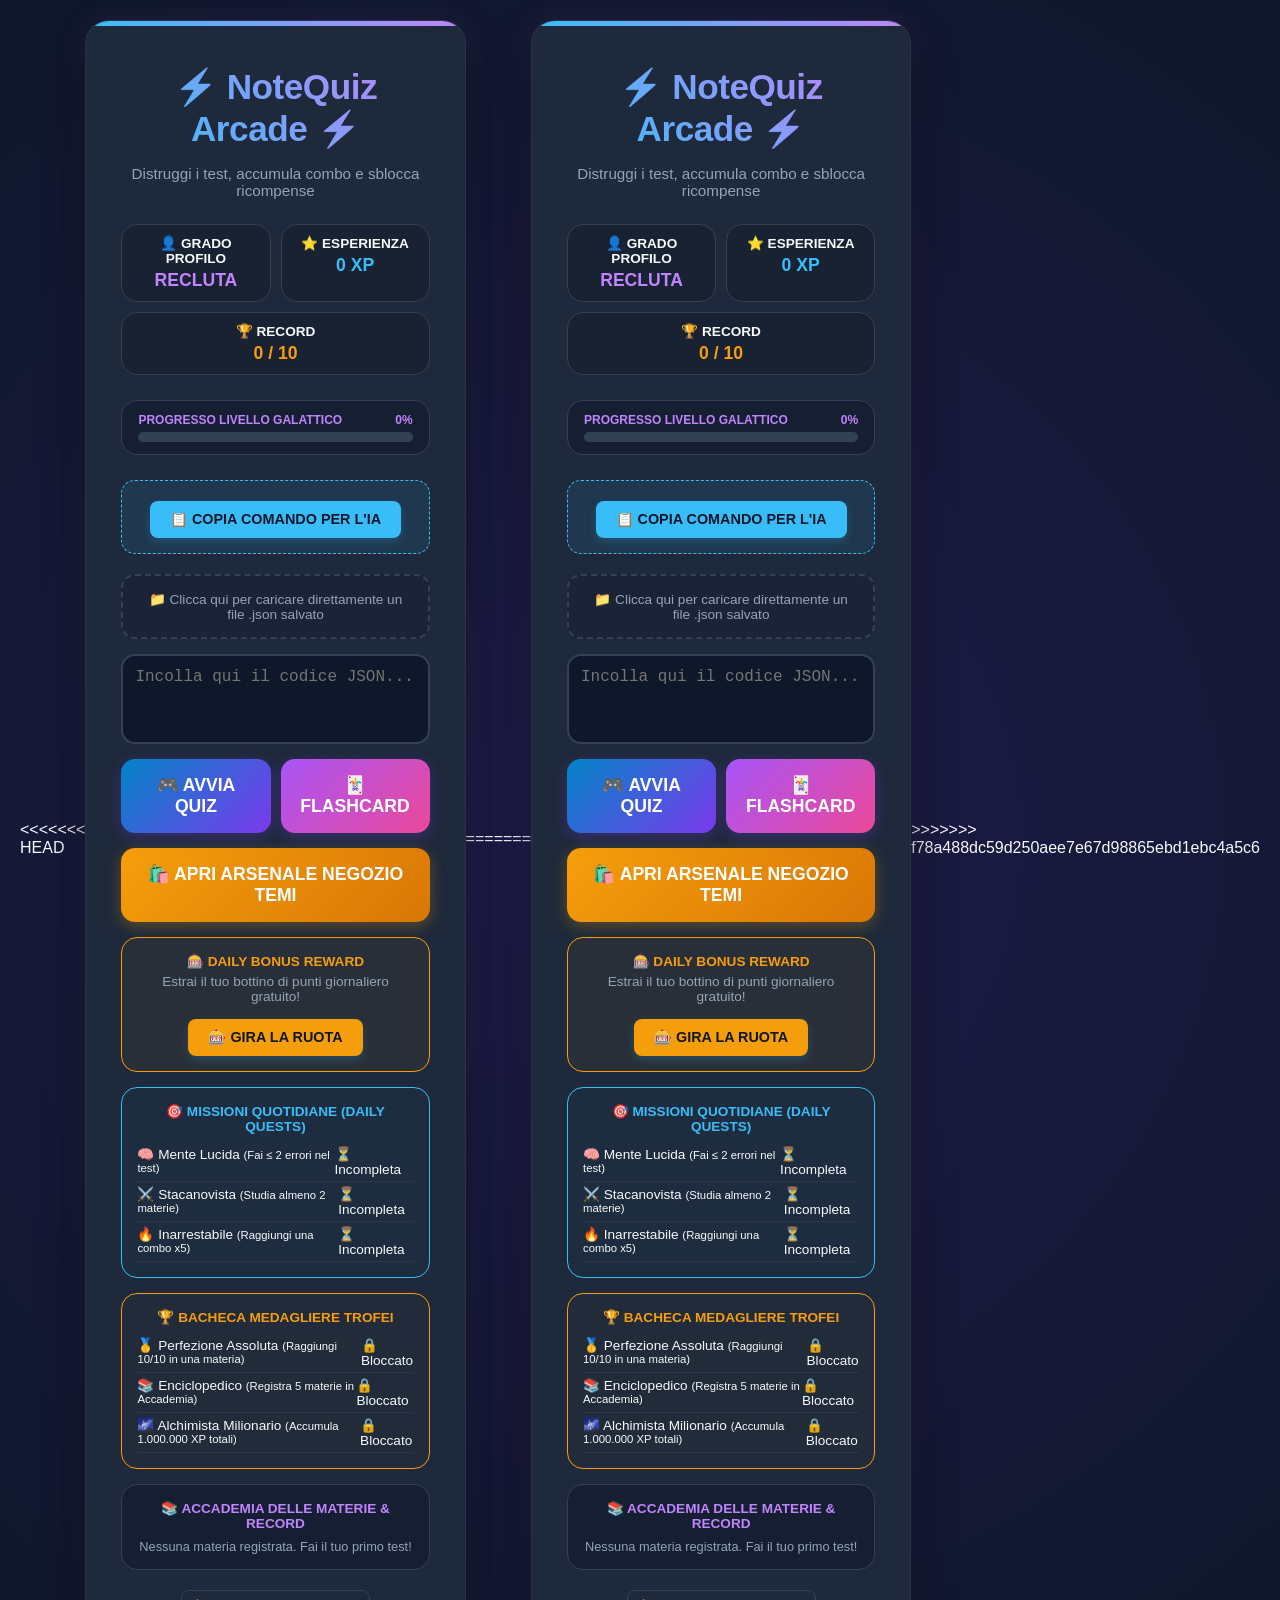
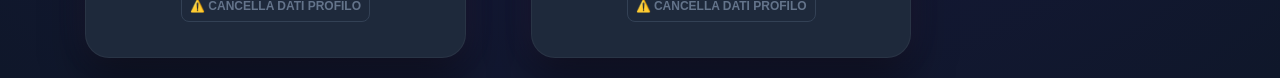
==== commit b3981003: "d" ====
--- a/index.html
+++ b/index.html
@@ -1,322 +1,661 @@
-<!DOCTYPE html>
-<html lang="it">
-<head>
-    <meta charset="UTF-8">
-    <meta name="viewport" content="width=device-width, initial-scale=1.0, maximum-scale=1.0, user-scalable=no">
-    <title>⚡ NoteQuiz Arcade Ultimate Edition ⚡</title>
-    <style>
-        :root {
-            --bg-dark: #0f172a;
-            --card-bg: #1e293b;
-            --neon-blue: #38bdf8;
-            --neon-purple: #c084fc;
-            --neon-green: #4ade80;
-            --neon-red: #f87171;
-            --neon-gold: #f59e0b;
-            --text-light: #f8fafc;
-            --text-muted: #94a3b8;
-            --gradient-start: #1e1b4b;
-            --gradient-end: #0f172a;
-        }
-
-        /* 14 TEMI NEON CORRISPONDENTI AI GRADI DEL PROFILO */
-        .theme-veterano  { --neon-blue: #a1a1aa; --neon-purple: #4b5563; --gradient-start: #1e293b; --gradient-end: #0f172a; }
-        .theme-suprema   { --neon-blue: #a855f7; --neon-purple: #6b21a8; --gradient-start: #2e1065; --gradient-end: #0f052d; }
-        .theme-pazzo     { --neon-blue: #22c55e; --neon-purple: #15803d; --gradient-start: #062f1a; --gradient-end: #021a0c; }
-        .theme-master    { --neon-blue: #06b6d4; --neon-purple: #0891b2; --gradient-start: #083344; --gradient-end: #02141e; }
-        .theme-divina    { --neon-blue: #f43f5e; --neon-purple: #be123c; --gradient-start: #4c0519; --gradient-end: #1c020a; }
-        .theme-enciclo   { --neon-blue: #3b82f6; --neon-purple: #1d4ed8; --gradient-start: #172554; --gradient-end: #050b24; }
-        .theme-architeto { --neon-blue: #10b981; --neon-purple: #047857; --gradient-start: #022c22; --gradient-end: #011510; }
-        .theme-filosofo  { --neon-blue: #eab308; --neon-purple: #a16207; --gradient-start: #422006; --gradient-end: #1c0d02; }
-        .theme-alieni    { --neon-blue: #d946ef; --neon-purple: #a21caf; --gradient-start: #4a044e; --gradient-end: #1f0220; }
-        .theme-reassoluto{ --neon-blue: #f97316; --neon-purple: #c2410c; --gradient-start: #431407; --gradient-end: #1a0602; }
-        .theme-interstel { --neon-blue: #6366f1; --neon-purple: #4338ca; --gradient-start: #311042; --gradient-end: #0c0214; }
-        .theme-creatore  { --neon-blue: #ec4899; --neon-purple: #9d174d; --gradient-start: #500734; --gradient-end: #200214; }
-        .theme-cosmica   { --neon-blue: #00ffff; --neon-purple: #ff00ff; --gradient-start: #050515; --gradient-end: #000000; --card-bg: #070714; }
-
-        * {
-            box-sizing: border-box;
-            transition: all 0.25s cubic-bezier(0.4, 0, 0.2, 1);
-            -webkit-tap-highlight-color: transparent;
-        }
-        body {
-            font-family: 'Segoe UI', Roboto, Helvetica, Arial, sans-serif;
-            background-color: var(--bg-dark);
-            color: var(--text-light);
-            margin: 0;
-            padding: 20px;
-            display: flex;
-            align-items: center;
-            justify-content: center;
-            min-height: 100vh;
-            background-image: radial-gradient(circle at 50% 50%, var(--gradient-start) 0%, var(--gradient-end) 100%);
-        }
-
-        .container {
-            width: 100%;
-            max-width: 650px;
-            background: var(--card-bg);
-            padding: 35px;
-            border-radius: 24px;
-            box-shadow: 0 20px 40px rgba(0,0,0,0.5), 0 0 30px rgba(192, 132, 252, 0.1);
-            border: 1px solid rgba(255, 255, 255, 0.05);
-            position: relative;
-            overflow: hidden;
-        }
-
-        .container::before {
-            content: '';
-            position: absolute;
-            top: 0; left: 0; right: 0; height: 5px;
-            background: linear-gradient(90deg, var(--neon-blue), var(--neon-purple));
-        }
-
-        .flash-correct { animation: flashG 0.4s ease-out; }
-        .flash-wrong { animation: flashR 0.4s ease-out; }
-        @keyframes flashG { 0%, 100% { box-shadow: 0 20px 40px rgba(0,0,0,0.5); } 50% { box-shadow: 0 0 40px var(--neon-green); } }
-        @keyframes flashR { 0%, 100% { box-shadow: 0 20px 40px rgba(0,0,0,0.5); } 50% { box-shadow: 0 0 40px var(--neon-red); } }
-
-        h1 {
-            text-align: center; font-size: 2.2rem; font-weight: 800;
-            background: linear-gradient(45deg, var(--neon-blue), var(--neon-purple));
-            background-clip: text; -webkit-background-clip: text; -webkit-text-fill-color: transparent;
-            margin-top: 10px; margin-bottom: 5px; letter-spacing: -0.5px;
-        }
-
-        .subtitle { text-align: center; color: var(--text-muted); margin-bottom: 25px; font-size: 0.95rem; }
-
-        .dashboard-hud { display: flex; gap: 10px; justify-content: space-between; margin-bottom: 25px; flex-wrap: wrap; }
-        .hud-widget { flex: 1; min-width: 140px; background: rgba(15, 23, 42, 0.4); border: 1px solid #334155; padding: 10px 14px; border-radius: 16px; text-align: center; font-size: 0.85rem; font-weight: 700; }
-        .widget-val { display: block; font-size: 1.1rem; margin-top: 4px; }
-        #profile-rank { color: var(--neon-purple); }
-        #global-highscore { color: var(--neon-gold); }
-
-        .file-drop-zone { border: 2px dashed #334155; padding: 15px; border-radius: 14px; text-align: center; margin-bottom: 15px; background: rgba(15, 23, 42, 0.2); cursor: pointer; font-size: 0.85rem; color: var(--text-muted); }
-        .file-drop-zone:hover { border-color: var(--neon-blue); color: var(--text-light); }
-
-        /* Negozio Temi Isolato */
-        .shop-box { background: rgba(15, 23, 42, 0.3); padding: 20px; border-radius: 16px; border: 1px solid #334155; text-align: center; }
-        .theme-grid { display: grid; grid-template-columns: repeat(2, 1fr); gap: 10px; margin-top: 15px; }
-        .theme-select-btn { background: #1e293b; color: white; border: 1px solid #334155; padding: 12px; font-size: 0.85rem; border-radius: 10px; cursor: pointer; font-weight: bold; width: 100%; text-align: center; }
-        .theme-select-btn:hover:not(.locked) { border-color: var(--neon-blue); background: #334155; transform: translateY(-1px); }
-        .theme-select-btn.locked { opacity: 0.4; cursor: not-allowed; background: #0f172a; color: #475569; border-style: dashed; }
-
-        .subjects-box { background: rgba(15, 23, 42, 0.5); padding: 15px; border-radius: 16px; margin-top: 15px; border: 1px solid #334155; text-align: left; font-size: 0.85rem; }
-        .subject-tag-row { display: flex; justify-content: space-between; padding: 4px 0; border-bottom: 1px solid rgba(255,255,255,0.05); }
-        
-        .copy-box { background: rgba(56, 189, 248, 0.1); border: 1px dashed var(--neon-blue); padding: 15px; border-radius: 14px; margin-bottom: 20px; text-align: center; }
-        .copy-btn { background: var(--neon-blue); color: var(--bg-dark); border: none; padding: 10px 20px; font-size: 0.9rem; font-weight: 700; border-radius: 8px; cursor: pointer; margin-top: 5px; box-shadow: 0 4px 10px rgba(56, 189, 248, 0.2); }
-        
-        textarea { width: 100%; height: 90px; padding: 12px; background: #0f172a; color: var(--text-light); border: 2px solid #334155; border-radius: 14px; resize: none; font-size: 1rem; font-family: monospace; }
-        
-        .action-btn { display: block; width: 100%; background: linear-gradient(135deg, #0284c7 0%, #7c3aed 100%); color: white; border: none; padding: 16px; font-size: 1.1rem; font-weight: 700; border-radius: 14px; cursor: pointer; margin-top: 15px; box-shadow: 0 4px 15px rgba(124, 58, 237, 0.3); }
-        .action-btn:hover { transform: translateY(-2px); }
-
-        .hidden { display: none !important; }
-
-        .progress-hud { display: flex; align-items: center; justify-content: space-between; margin-bottom: 20px; background: rgba(15, 23, 42, 0.5); padding: 10px 16px; border-radius: 30px; font-size: 0.85rem; font-weight: 600; color: var(--neon-blue); }
-        .progress-track { flex-grow: 1; height: 8px; background: #334155; border-radius: 10px; margin: 0 15px; overflow: hidden; }
-        .progress-fill { width: 0%; height: 100%; background: linear-gradient(90deg, var(--neon-blue), var(--neon-purple)); border-radius: 10px; }
-
-        .streak-badge { background: linear-gradient(45deg, #f59e0b, #ef4444); color: white; padding: 4px 10px; border-radius: 12px; font-weight: 800; font-size: 0.8rem; display: inline-block; margin-left: 10px; }
-        #question-text { font-size: 1.3rem; font-weight: 700; line-height: 1.4; margin-bottom: 25px; }
-
-        .tf-container { display: flex; gap: 15px; margin-top: 20px; }
-        .option-btn { flex: 1; background: #1e293b; padding: 20px; font-size: 1.2rem; font-weight: 800; text-align: center; border-radius: 16px; cursor: pointer; border: 2px solid #334155; touch-action: manipulation; }
-        .option-btn:hover { background: #334155; transform: scale(1.03); }
-
-        .options-list { list-style: none; padding: 0; margin-top: 20px; }
-        .option-item { background: #0f172a; padding: 16px 20px; margin: 12px 0; border-radius: 14px; cursor: pointer; border: 2px solid #334155; font-size: 1.05rem; font-weight: 600; }
-        .option-item:hover { border-color: var(--neon-blue); background: #1e293b; transform: translateX(3px); }
-
-        .correct { background-color: rgba(74, 222, 128, 0.15) !important; border-color: var(--neon-green) !important; color: var(--neon-green) !important; }
-        .wrong { background-color: rgba(248, 113, 113, 0.15) !important; border-color: var(--neon-red) !important; color: var(--neon-red) !important; }
-
-        .feedback { text-align: center; font-size: 1.1rem; margin-top: 25px; font-weight: 700; min-height: 30px; }
-        #evaluation-text { font-size: 1.6rem; font-weight: 800; text-align: center; margin: 25px 0; text-transform: uppercase; }
-
-        .error-log-box { background: rgba(15, 23, 42, 0.6); padding: 15px; border-radius: 14px; margin-top: 20px; max-height: 150px; overflow-y: auto; text-align: left; border: 1px solid #334155; }
-        .error-item { border-bottom: 1px solid #334155; padding: 8px 0; font-size: 0.9rem; }
-        
-        .flashcard-card { background: #0f172a; border: 2px solid var(--neon-blue); border-radius: 16px; padding: 30px 20px; text-align: center; min-height: 180px; display: flex; align-items: center; justify-content: center; font-size: 1.2rem; font-weight: 700; cursor: pointer; margin-bottom: 15px; }
-        .flashcard-controls { display: flex; gap: 15px; justify-content: space-between; }
-
-        @media (max-width: 500px) {
-            body { padding: 8px; }
-            .container { padding: 20px 15px; border-radius: 16px; }
-            h1 { font-size: 1.7rem; }
-            .hud-widget { min-width: 100px; padding: 8px; font-size: 0.75rem; }
-            .widget-val { font-size: 0.95rem; }
-            .theme-grid { grid-template-columns: 1fr; }
-            #question-text { font-size: 1.1rem; }
-            .option-btn { padding: 15px; font-size: 1rem; }
-            .option-item { padding: 12px 14px; font-size: 0.95rem; }
-        }
-    </style>
-</head>
-<body>
-<div id="game-container" class="container">
-    <h1>⚡ NoteQuiz Arcade ⚡</h1>
-    <p class="subtitle">Distruggi i test, accumula combo e sblocca ricompense</p>
-    
-    <!-- Dashboard HUD -->
-    <div class="dashboard-hud">
-        <div class="hud-widget">👤 GRADO PROFILO<span id="profile-rank" class="widget-val">RECLUTA</span></div>
-        <div class="hud-widget">⭐ ESPERIENZA<span id="profile-xp" class="widget-val" style="color:var(--neon-blue);">0 XP</span></div>
-        <div class="hud-widget">🏆 RECORD<span id="global-highscore" class="widget-val">0 / 10</span></div>
-    </div>
-
-    <!-- Barra di avanzamento XP globale tarata su 1 Miliardo -->
-    <div style="background: rgba(15, 23, 42, 0.5); padding: 12px 16px; border-radius: 16px; margin-bottom: 25px; border: 1px solid #334155;">
-        <div style="display: flex; justify-content: space-between; font-size: 0.75rem; font-weight: 700; color: var(--neon-purple); margin-bottom: 5px;">
-            <span>PROGRESSO LIVELLO GALATTICO</span>
-            <span id="profile-xp-percent">0%</span>
-        </div>
-        <div style="width: 100%; background: #334155; height: 10px; border-radius: 10px; overflow: hidden;">
-            <div id="profile-xp-bar-fill" style="width: 0%; height: 100%; background: linear-gradient(90deg, var(--neon-purple), var(--neon-gold)); border-radius: 10px;"></div>
-        </div>
-    </div>
-
-    <!-- Schermata di ripristino salvataggio -->
-    <div id="resume-screen" class="hidden" style="text-align: center; background: rgba(124, 58, 237, 0.1); border: 1px solid var(--neon-purple); padding: 20px; border-radius: 14px; margin-bottom: 20px;">
-        <span style="font-weight:700; color:var(--neon-purple); display:block; margin-bottom:5px;">💾 ACCESSO RAPIDO SALVATO</span>
-        <span style="font-size:0.9rem; display:block; margin-bottom:15px; color:var(--text-muted);">Riprendi l'ultimo quiz interrotto.</span>
-        <div style="display:flex; gap:10px;">
-            <button class="action-btn" style="margin:0; padding:10px; background:var(--neon-purple);" onclick="resumeGame(true)">RIPRENDI</button>
-            <button class="action-btn" style="margin:0; padding:10px; background:#475569;" onclick="resumeGame(false)">CANCELLA</button>
-        </div>
-    </div>
-    <!-- 1. Schermata Setup Opzioni -->
-    <div id="setup-screen">
-        <div class="copy-box">
-            <button class="copy-btn" onclick="copyPromptToClipboard()">📋 COPIA COMANDO PER L'IA</button>
-        </div>
-
-        <div class="file-drop-zone" onclick="document.getElementById('file-loader-input').click()">
-            📁 Clicca qui per caricare direttamente un file .json salvato
-            <input type="file" id="file-loader-input" class="hidden" accept=".json" onchange="handleFileImport(this.files)">
-        </div>
-
-                <textarea id="notes-input" placeholder="Incolla qui il codice JSON..."></textarea>
-        
-        <div style="display: flex; gap: 10px;">
-            <button class="action-btn" style="flex: 1;" onclick="startOfflineQuiz('quiz')">🎮 AVVIA QUIZ</button>
-            <button class="action-btn" style="flex: 1; background: linear-gradient(135deg, #a855f7 0%, #ec4899 100%);" onclick="startOfflineQuiz('flashcard')">🃏 FLASHCARD</button>
-        </div>
-
-        <!-- Bottone grande per navigare all'Arsenale dei Temi -->
-        <button class="action-btn" style="background: linear-gradient(135deg, #f59e0b 0%, #d97706 100%); box-shadow: 0 4px 15px rgba(245, 158, 11, 0.3);" onclick="toggleShopView(true)">🛍️ APRI ARSENALE NEGOZIO TEMI</button>
-
-        <!-- Modulo Daily Spin Arcade -->
-        <div id="daily-spin-box" class="subjects-box" style="text-align: center; border-color: var(--neon-gold); background: rgba(245, 158, 11, 0.05); margin-top: 15px;">
-            <div style="font-weight:800; color:var(--neon-gold); text-transform: uppercase; margin-bottom: 5px;">🎰 DAILY BONUS REWARD</div>
-            <span id="spin-status-text" style="font-size:0.85rem; color:var(--text-muted); display:block; margin-bottom:10px;">Estrai il tuo bottino di punti giornaliero gratuito!</span>
-            <button id="spin-btn" class="copy-btn" style="background:var(--neon-gold); color:var(--bg-dark);" onclick="triggerDailySpin()">🎰 GIRA LA RUOTA</button>
-        </div>
-        <!-- Modulo delle Missioni Quotidiane -->
-        <div class="subjects-box" style="border-color: var(--neon-blue); background: rgba(56, 189, 248, 0.02);">
-            <div style="font-weight:800; color:var(--neon-blue); text-align:center; margin-bottom:8px; text-transform:uppercase;">🎯 MISSIONI QUOTIDIANE (DAILY QUESTS)</div>
-            <div class="subject-tag-row"><span>🧠 Mente Lucida <small>(Fai ≤ 2 errori nel test)</small></span> <span id="q1-status">⏳ Incompleta</span></div>
-            <div class="subject-tag-row"><span>⚔️ Stacanovista <small>(Studia almeno 2 materie)</small></span> <span id="q2-status">⏳ Incompleta</span></div>
-            <div class="subject-tag-row"><span>🔥 Inarrestabile <small>(Raggiungi una combo x5)</small></span> <span id="q3-status">⏳ Incompleta</span></div>
-        </div>
-
-        <!-- Modulo della Bacheca dei Trofei -->
-        <div class="subjects-box" style="border-color: var(--neon-gold); background: rgba(245, 158, 11, 0.02);">
-            <div style="font-weight:800; color:var(--neon-gold); text-align:center; margin-bottom:8px; text-transform:uppercase;">🏆 BACHECA MEDAGLIERE TROFEI</div>
-            <div class="subject-tag-row"><span>🥇 Perfezione Assoluta <small>(Raggiungi 10/10 in una materia)</small></span> <span id="ach1-status">🔒 Bloccato</span></div>
-            <div class="subject-tag-row"><span>📚 Enciclopedico <small>(Registra 5 materie in Accademia)</small></span> <span id="ach2-status">🔒 Bloccato</span></div>
-            <div class="subject-tag-row"><span>🌌 Alchimista Milionario <small>(Accumula 1.000.000 XP totali)</small></span> <span id="ach3-status">🔒 Bloccato</span></div>
-        </div>
-
-        <div class="subjects-box">
-            <div style="font-weight:800; color:var(--neon-purple); text-align:center; margin-bottom:8px;">📚 ACCADEMIA DELLE MATERIE & RECORD</div>
-            <div id="subjects-list-container">
-                <div style="color:var(--text-muted); text-align:center; font-size:0.8rem;">Nessuna materia registrata. Fai il tuo primo test!</div>
-            </div>
-        </div>
-
-        <button onclick="wipeAllArcadeData()" style="background: transparent; color: #64748b; border: 1px solid #334155; padding: 8px; font-size: 0.75rem; font-weight: 600; border-radius: 8px; cursor: pointer; width: auto; display: block; margin: 20px auto 0 auto;">⚠️ CANCELLA DATI PROFILO</button>
-    </div>
-
-    <!-- 2. SCHERMATA ISOLATA: Arsenale Negozio Temi -->
-    <div id="shop-screen" class="hidden shop-box">
-        <div style="font-weight:800; color:var(--neon-gold); font-size: 1.3rem;">🛍️ ARSENALE DEI 14 TEMI SBLOCCABILI</div>
-        <p style="font-size: 0.85rem; color: var(--text-muted); margin-bottom: 15px;">I temi si sbloccano automaticamente raggiungendo i gradi XP richiesti.</p>
-        
-        <div class="theme-grid">
-            <button class="theme-select-btn" onclick="changeTheme('cyber')">Blue Cyber (0 XP)</button>
-            <button id="shop-btn-veterano" class="theme-select-btn locked" onclick="changeTheme('veterano')">Veterano (4k XP)</button>
-            <button id="shop-btn-suprema" class="theme-select-btn locked" onclick="changeTheme('suprema')">Intelligenza Suprema (8k XP)</button>
-            <button id="shop-btn-pazzo" class="theme-select-btn locked" onclick="changeTheme('pazzo')">Scienziato Pazzo (15k XP)</button>
-            <button id="shop-btn-master" class="theme-select-btn locked" onclick="changeTheme('master')">Master Copia-Incolla (30k XP)</button>
-            <button id="shop-btn-divina" class="theme-select-btn locked" onclick="changeTheme('divina')">Divinità dello Studio (50k XP)</button>
-            <button id="shop-btn-enciclo" class="theme-select-btn locked" onclick="changeTheme('enciclo')">Enciclopedia Vivente (100k XP)</button>
-            <button id="shop-btn-architeto" class="theme-select-btn locked" onclick="changeTheme('architeto')">Architetto del Sapere (250k XP)</button>
-            <button id="shop-btn-filosofo" class="theme-select-btn locked" onclick="changeTheme('filosofo')">Filosofo Immantale (500k XP)</button>
-            <button id="shop-btn-alieni" class="theme-select-btn locked" onclick="changeTheme('alieni')">Intelligenza Alieni (1M XP)</button>
-            <button id="shop-btn-reassoluto" class="theme-select-btn locked" onclick="changeTheme('reassoluto')">Re del Copia-Incolla (10M XP)</button>
-            <button id="shop-btn-interstel" class="theme-select-btn locked" onclick="changeTheme('interstel')">Entità Interstellare (100M XP)</button>
-            <button id="shop-btn-creatore" class="theme-select-btn locked" onclick="changeTheme('creatore')">Creatore di Mondi (500M XP)</button>
-            <button id="shop-btn-cosmica" class="theme-select-btn locked" onclick="changeTheme('cosmica')">Singolarità Cosmica (1B XP)</button>
-        </div>
-        
-        <button class="action-btn" style="background: #334155; margin-top: 20px;" onclick="toggleShopView(false)">◀ TORNA ALLA HOME</button>
-    </div>
-    <!-- 3. Schermata Modalità Allenamento Flashcard -->
-    <div id="flashcard-screen" class="hidden">
-        <div class="progress-hud">
-            <span id="flash-hud-index">CARTA 1</span>
-            <span style="color: var(--neon-purple);">📚 MODALITÀ STUDIO</span>
-        </div>
-        <div id="flashcard-element" class="flashcard-card" onclick="flipFlashcard()">Testo Carta</div>
-        <div class="flashcard-controls">
-            <button class="action-btn" style="margin: 0; padding: 12px; width: 45%; background: #334155;" onclick="prevFlashcard()">◀ INDIETRO</button>
-            <button class="action-btn" style="margin: 0; padding: 12px; width: 45%;" onclick="nextFlashcard()">AVANTI ▶</button>
-        </div>
-        <button class="action-btn" style="background: #b91c1c; margin-top: 20px;" onclick="exitFlashcards()">❌ ESCI E AVVIA QUIZ</button>
-    </div>
-
-    <!-- 4. Schermata Quiz Giocabile -->
-    <div id="quiz-screen" class="hidden">
-        <div class="progress-hud">
-            <span id="hud-current">STAGE 1</span>
-            <div class="progress-track"><div id="progress-fill" class="progress-fill"></div></div>
-            <span id="hud-score">SCORE: 0</span>
-            <span id="hud-streak" class="streak-badge hidden">COMBO x1</span>
-        </div>
-
-        <h2 id="question-text">Domanda</h2>
-        <ul id="options-container" class="options-list"></ul>
-        
-        <div id="tf-container" class="tf-container hidden">
-            <div id="btn-vero" class="option-btn" onclick="checkTrueFalse('Vero')">VERO</div>
-            <div id="btn-falso" class="option-btn" onclick="checkTrueFalse('Falso')">FALSO</div>
-        </div>
-        
-        <div id="feedback-text" class="feedback"></div>
-        <button id="next-btn" class="hidden action-btn" onclick="nextQuestion()">PROSSIMO LIVELLO ➔</button>
-    </div>
-
-    <!-- 5. Schermata Risultati -->
-    <div id="result-screen" class="hidden">
-        <h2>🏆 CLASSIFICA FINALE 🏆</h2>
-        <p class="score" style="text-align: center; font-size: 1.3rem;">Punteggio Finale: <span id="final-score" style="color: var(--neon-blue); font-size: 2rem;">0</span> / <span id="total-questions-hud">10</span></p>
-        <div id="evaluation-text" style="font-size: 1.4rem; font-weight:800; margin-bottom:10px; text-align:center;"></div>
-        <div id="new-record-text" style="font-size: 1.2rem; font-weight: 800; color: #f59e0b; text-align: center; margin-bottom: 15px;" class="hidden">🔥 NUOVO RECORD ASSOLUTO BATTUTO! 🔥</div>
-        
-        <div id="error-log-container" class="hidden">
-            <div style="font-weight: 700; color: var(--neon-red); font-size: 0.95rem; margin-top: 15px; text-transform: uppercase; text-align: center;">🎯 REGISTRO REPLAY DEGLI ERRORI</div>
-            <div id="error-log-list" class="error-log-box"></div>
-        </div>
-        
-        <div style="display:flex; gap:10px;">
-            <button class="action-btn" style="flex:1; background:#0284c7;" onclick="exportQuizReport()">🔗 CONDIVIDI RISULTATI</button>
-            <button class="action-btn" style="flex:1;" onclick="resetQuiz()">🔄 GIOCA ANCORA</button>
-        </div>
-    </div>
-</div>
-
-<script src="quiz.js"></script>
-</body>
-</html>
+<<<<<<< HEAD
+<!DOCTYPE html>
+<html lang="it">
+<head>
+    <meta charset="UTF-8">
+    <meta name="viewport" content="width=device-width, initial-scale=1.0, maximum-scale=1.0, user-scalable=no">
+    <title>⚡ NoteQuiz Arcade Ultimate Edition ⚡</title>
+    <style>
+        :root {
+            --bg-dark: #0f172a;
+            --card-bg: #1e293b;
+            --neon-blue: #38bdf8;
+            --neon-purple: #c084fc;
+            --neon-green: #4ade80;
+            --neon-red: #f87171;
+            --neon-gold: #f59e0b;
+            --text-light: #f8fafc;
+            --text-muted: #94a3b8;
+            --gradient-start: #1e1b4b;
+            --gradient-end: #0f172a;
+        }
+        .theme-veterano  { --neon-blue: #a1a1aa; --neon-purple: #4b5563; --gradient-start: #1e293b; --gradient-end: #0f172a; }
+        .theme-suprema   { --neon-blue: #a855f7; --neon-purple: #6b21a8; --gradient-start: #2e1065; --gradient-end: #0f052d; }
+        .theme-pazzo     { --neon-blue: #22c55e; --neon-purple: #15803d; --gradient-start: #062f1a; --gradient-end: #021a0c; }
+        .theme-master    { --neon-blue: #06b6d4; --neon-purple: #0891b2; --gradient-start: #083344; --gradient-end: #02141e; }
+        .theme-divina    { --neon-blue: #f43f5e; --neon-purple: #be123c; --gradient-start: #4c0519; --gradient-end: #1c020a; }
+        .theme-enciclo   { --neon-blue: #3b82f6; --neon-purple: #1d4ed8; --gradient-start: #172554; --gradient-end: #050b24; }
+        .theme-architeto { --neon-blue: #10b981; --neon-purple: #047857; --gradient-start: #022c22; --gradient-end: #011510; }
+        .theme-filosofo  { --neon-blue: #eab308; --neon-purple: #a16207; --gradient-start: #422006; --gradient-end: #1c0d02; }
+        .theme-alieni    { --neon-blue: #d946ef; --neon-purple: #a21caf; --gradient-start: #4a044e; --gradient-end: #1f0220; }
+        .theme-reassoluto{ --neon-blue: #f97316; --neon-purple: #c2410c; --gradient-start: #431407; --gradient-end: #1a0602; }
+        .theme-interstel { --neon-blue: #6366f1; --neon-purple: #4338ca; --gradient-start: #311042; --gradient-end: #0c0214; }
+        .theme-creatore  { --neon-blue: #ec4899; --neon-purple: #9d174d; --gradient-start: #500734; --gradient-end: #200214; }
+        .theme-cosmica   { --neon-blue: #00ffff; --neon-purple: #ff00ff; --gradient-start: #050515; --gradient-end: #000000; --card-bg: #070714; }
+
+        * {
+            box-sizing: border-box;
+            transition: all 0.25s cubic-bezier(0.4, 0, 0.2, 1);
+            -webkit-tap-highlight-color: transparent;
+        }
+        body {
+            font-family: 'Segoe UI', Roboto, Helvetica, Arial, sans-serif;
+            background-color: var(--bg-dark);
+            color: var(--text-light);
+            margin: 0;
+            padding: 20px;
+            display: flex;
+            align-items: center;
+            justify-content: center;
+            min-height: 100vh;
+            background-image: radial-gradient(circle at 50% 50%, var(--gradient-start) 0%, var(--gradient-end) 100%);
+        }
+
+        .container {
+            width: 100%;
+            max-width: 650px;
+            background: var(--card-bg);
+            padding: 35px;
+            border-radius: 24px;
+            box-shadow: 0 20px 40px rgba(0,0,0,0.5), 0 0 30px rgba(192, 132, 252, 0.1);
+            border: 1px solid rgba(255, 255, 255, 0.05);
+            position: relative;
+            overflow: hidden;
+        }
+
+        .container::before {
+            content: '';
+            position: absolute;
+            top: 0; left: 0; right: 0; height: 5px;
+            background: linear-gradient(90deg, var(--neon-blue), var(--neon-purple));
+        }
+
+        .flash-correct { animation: flashG 0.4s ease-out; }
+        .flash-wrong { animation: flashR 0.4s ease-out; }
+        @keyframes flashG { 0%, 100% { box-shadow: 0 20px 40px rgba(0,0,0,0.5); } 50% { box-shadow: 0 0 40px var(--neon-green); } }
+        @keyframes flashR { 0%, 100% { box-shadow: 0 20px 40px rgba(0,0,0,0.5); } 50% { box-shadow: 0 0 40px var(--neon-red); } }
+
+        h1 {
+            text-align: center; font-size: 2.2rem; font-weight: 800;
+            background: linear-gradient(45deg, var(--neon-blue), var(--neon-purple));
+            background-clip: text; -webkit-background-clip: text; -webkit-text-fill-color: transparent;
+            margin-top: 10px; margin-bottom: 5px; letter-spacing: -0.5px;
+        }
+
+        .subtitle { text-align: center; color: var(--text-muted); margin-bottom: 25px; font-size: 0.95rem; }
+
+        .dashboard-hud { display: flex; gap: 10px; justify-content: space-between; margin-bottom: 25px; flex-wrap: wrap; }
+        .hud-widget { flex: 1; min-width: 140px; background: rgba(15, 23, 42, 0.4); border: 1px solid #334155; padding: 10px 14px; border-radius: 16px; text-align: center; font-size: 0.85rem; font-weight: 700; }
+        .widget-val { display: block; font-size: 1.1rem; margin-top: 4px; }
+        #profile-rank { color: var(--neon-purple); }
+        #global-highscore { color: var(--neon-gold); }
+
+        .file-drop-zone { border: 2px dashed #334155; padding: 15px; border-radius: 14px; text-align: center; margin-bottom: 15px; background: rgba(15, 23, 42, 0.2); cursor: pointer; font-size: 0.85rem; color: var(--text-muted); }
+        .file-drop-zone:hover { border-color: var(--neon-blue); color: var(--text-light); }
+
+        /* Negozio Temi Isolato */
+        .shop-box { background: rgba(15, 23, 42, 0.3); padding: 20px; border-radius: 16px; border: 1px solid #334155; text-align: center; }
+        .theme-grid { display: grid; grid-template-columns: repeat(2, 1fr); gap: 10px; margin-top: 15px; }
+        .theme-select-btn { background: #1e293b; color: white; border: 1px solid #334155; padding: 12px; font-size: 0.85rem; border-radius: 10px; cursor: pointer; font-weight: bold; width: 100%; text-align: center; }
+        .theme-select-btn:hover:not(.locked) { border-color: var(--neon-blue); background: #334155; transform: translateY(-1px); }
+        .theme-select-btn.locked { opacity: 0.4; cursor: not-allowed; background: #0f172a; color: #475569; border-style: dashed; }
+
+        .subjects-box { background: rgba(15, 23, 42, 0.5); padding: 15px; border-radius: 16px; margin-top: 15px; border: 1px solid #334155; text-align: left; font-size: 0.85rem; }
+        .subject-tag-row { display: flex; justify-content: space-between; padding: 4px 0; border-bottom: 1px solid rgba(255,255,255,0.05); }
+        
+        .copy-box { background: rgba(56, 189, 248, 0.1); border: 1px dashed var(--neon-blue); padding: 15px; border-radius: 14px; margin-bottom: 20px; text-align: center; }
+        .copy-btn { background: var(--neon-blue); color: var(--bg-dark); border: none; padding: 10px 20px; font-size: 0.9rem; font-weight: 700; border-radius: 8px; cursor: pointer; margin-top: 5px; box-shadow: 0 4px 10px rgba(56, 189, 248, 0.2); }
+        
+        textarea { width: 100%; height: 90px; padding: 12px; background: #0f172a; color: var(--text-light); border: 2px solid #334155; border-radius: 14px; resize: none; font-size: 1rem; font-family: monospace; }
+        
+        .action-btn { display: block; width: 100%; background: linear-gradient(135deg, #0284c7 0%, #7c3aed 100%); color: white; border: none; padding: 16px; font-size: 1.1rem; font-weight: 700; border-radius: 14px; cursor: pointer; margin-top: 15px; box-shadow: 0 4px 15px rgba(124, 58, 237, 0.3); }
+        .action-btn:hover { transform: translateY(-2px); }
+
+        .hidden { display: none !important; }
+
+        .progress-hud { display: flex; align-items: center; justify-content: space-between; margin-bottom: 20px; background: rgba(15, 23, 42, 0.5); padding: 10px 16px; border-radius: 30px; font-size: 0.85rem; font-weight: 600; color: var(--neon-blue); }
+        .progress-track { flex-grow: 1; height: 8px; background: #334155; border-radius: 10px; margin: 0 15px; overflow: hidden; }
+        .progress-fill { width: 0%; height: 100%; background: linear-gradient(90deg, var(--neon-blue), var(--neon-purple)); border-radius: 10px; }
+
+        .streak-badge { background: linear-gradient(45deg, #f59e0b, #ef4444); color: white; padding: 4px 10px; border-radius: 12px; font-weight: 800; font-size: 0.8rem; display: inline-block; margin-left: 10px; }
+        #question-text { font-size: 1.3rem; font-weight: 700; line-height: 1.4; margin-bottom: 25px; }
+
+        .tf-container { display: flex; gap: 15px; margin-top: 20px; }
+        .option-btn { flex: 1; background: #1e293b; padding: 20px; font-size: 1.2rem; font-weight: 800; text-align: center; border-radius: 16px; cursor: pointer; border: 2px solid #334155; touch-action: manipulation; }
+        .option-btn:hover { background: #334155; transform: scale(1.03); }
+
+        .options-list { list-style: none; padding: 0; margin-top: 20px; }
+        .option-item { background: #0f172a; padding: 16px 20px; margin: 12px 0; border-radius: 14px; cursor: pointer; border: 2px solid #334155; font-size: 1.05rem; font-weight: 600; }
+        .option-item:hover { border-color: var(--neon-blue); background: #1e293b; transform: translateX(3px); }
+
+        .correct { background-color: rgba(74, 222, 128, 0.15) !important; border-color: var(--neon-green) !important; color: var(--neon-green) !important; }
+        .wrong { background-color: rgba(248, 113, 113, 0.15) !important; border-color: var(--neon-red) !important; color: var(--neon-red) !important; }
+
+        .feedback { text-align: center; font-size: 1.1rem; margin-top: 25px; font-weight: 700; min-height: 30px; }
+        #evaluation-text { font-size: 1.6rem; font-weight: 800; text-align: center; margin: 25px 0; text-transform: uppercase; }
+
+        .error-log-box { background: rgba(15, 23, 42, 0.6); padding: 15px; border-radius: 14px; margin-top: 20px; max-height: 150px; overflow-y: auto; text-align: left; border: 1px solid #334155; }
+        .error-item { border-bottom: 1px solid #334155; padding: 8px 0; font-size: 0.9rem; }
+        
+        .flashcard-card { background: #0f172a; border: 2px solid var(--neon-blue); border-radius: 16px; padding: 30px 20px; text-align: center; min-height: 180px; display: flex; align-items: center; justify-content: center; font-size: 1.2rem; font-weight: 700; cursor: pointer; margin-bottom: 15px; }
+        .flashcard-controls { display: flex; gap: 15px; justify-content: space-between; }
+
+        @media (max-width: 500px) {
+            body { padding: 8px; }
+            .container { padding: 20px 15px; border-radius: 16px; }
+            h1 { font-size: 1.7rem; }
+            .hud-widget { min-width: 100px; padding: 8px; font-size: 0.75rem; }
+            .widget-val { font-size: 0.95rem; }
+            .theme-grid { grid-template-columns: 1fr; }
+            #question-text { font-size: 1.1rem; }
+            .option-btn { padding: 15px; font-size: 1rem; }
+            .option-item { padding: 12px 14px; font-size: 0.95rem; }
+        }
+    </style>
+</head>
+<body>
+<div id="game-container" class="container">
+    <h1>⚡ NoteQuiz Arcade ⚡</h1>
+    <p class="subtitle">Distruggi i test, accumula combo e sblocca ricompense</p>
+    
+    <!-- Dashboard HUD -->
+    <div class="dashboard-hud">
+        <div class="hud-widget">👤 GRADO PROFILO<span id="profile-rank" class="widget-val">RECLUTA</span></div>
+        <div class="hud-widget">⭐ ESPERIENZA<span id="profile-xp" class="widget-val" style="color:var(--neon-blue);">0 XP</span></div>
+        <div class="hud-widget">🏆 RECORD<span id="global-highscore" class="widget-val">0 / 10</span></div>
+    </div>
+
+    <!-- Barra di avanzamento XP globale tarata su 1 Miliardo -->
+    <div style="background: rgba(15, 23, 42, 0.5); padding: 12px 16px; border-radius: 16px; margin-bottom: 25px; border: 1px solid #334155;">
+        <div style="display: flex; justify-content: space-between; font-size: 0.75rem; font-weight: 700; color: var(--neon-purple); margin-bottom: 5px;">
+            <span>PROGRESSO LIVELLO GALATTICO</span>
+            <span id="profile-xp-percent">0%</span>
+        </div>
+        <div style="width: 100%; background: #334155; height: 10px; border-radius: 10px; overflow: hidden;">
+            <div id="profile-xp-bar-fill" style="width: 0%; height: 100%; background: linear-gradient(90deg, var(--neon-purple), var(--neon-gold)); border-radius: 10px;"></div>
+        </div>
+    </div>
+
+    <!-- Schermata di ripristino salvataggio -->
+    <div id="resume-screen" class="hidden" style="text-align: center; background: rgba(124, 58, 237, 0.1); border: 1px solid var(--neon-purple); padding: 20px; border-radius: 14px; margin-bottom: 20px;">
+        <span style="font-weight:700; color:var(--neon-purple); display:block; margin-bottom:5px;">💾 ACCESSO RAPIDO SALVATO</span>
+        <span style="font-size:0.9rem; display:block; margin-bottom:15px; color:var(--text-muted);">Riprendi l'ultimo quiz interrotto.</span>
+        <div style="display:flex; gap:10px;">
+            <button class="action-btn" style="margin:0; padding:10px; background:var(--neon-purple);" onclick="resumeGame(true)">RIPRENDI</button>
+            <button class="action-btn" style="margin:0; padding:10px; background:#475569;" onclick="resumeGame(false)">CANCELLA</button>
+        </div>
+    </div>
+    <!-- 1. Schermata Setup Opzioni -->
+    <div id="setup-screen">
+        <div class="copy-box">
+            <button class="copy-btn" onclick="copyPromptToClipboard()">📋 COPIA COMANDO PER L'IA</button>
+        </div>
+
+        <div class="file-drop-zone" onclick="document.getElementById('file-loader-input').click()">
+            📁 Clicca qui per caricare direttamente un file .json salvato
+            <input type="file" id="file-loader-input" class="hidden" accept=".json" onchange="handleFileImport(this.files)">
+        </div>
+
+                <textarea id="notes-input" placeholder="Incolla qui il codice JSON..."></textarea>
+        
+        <div style="display: flex; gap: 10px;">
+            <button class="action-btn" style="flex: 1;" onclick="startOfflineQuiz('quiz')">🎮 AVVIA QUIZ</button>
+            <button class="action-btn" style="flex: 1; background: linear-gradient(135deg, #a855f7 0%, #ec4899 100%);" onclick="startOfflineQuiz('flashcard')">🃏 FLASHCARD</button>
+        </div>
+
+        <!-- Bottone grande per navigare all'Arsenale dei Temi -->
+        <button class="action-btn" style="background: linear-gradient(135deg, #f59e0b 0%, #d97706 100%); box-shadow: 0 4px 15px rgba(245, 158, 11, 0.3);" onclick="toggleShopView(true)">🛍️ APRI ARSENALE NEGOZIO TEMI</button>
+
+        <!-- Modulo Daily Spin Arcade -->
+        <div id="daily-spin-box" class="subjects-box" style="text-align: center; border-color: var(--neon-gold); background: rgba(245, 158, 11, 0.05); margin-top: 15px;">
+            <div style="font-weight:800; color:var(--neon-gold); text-transform: uppercase; margin-bottom: 5px;">🎰 DAILY BONUS REWARD</div>
+            <span id="spin-status-text" style="font-size:0.85rem; color:var(--text-muted); display:block; margin-bottom:10px;">Estrai il tuo bottino di punti giornaliero gratuito!</span>
+            <button id="spin-btn" class="copy-btn" style="background:var(--neon-gold); color:var(--bg-dark);" onclick="triggerDailySpin()">🎰 GIRA LA RUOTA</button>
+        </div>
+        <!-- Modulo delle Missioni Quotidiane -->
+        <div class="subjects-box" style="border-color: var(--neon-blue); background: rgba(56, 189, 248, 0.02);">
+            <div style="font-weight:800; color:var(--neon-blue); text-align:center; margin-bottom:8px; text-transform:uppercase;">🎯 MISSIONI QUOTIDIANE (DAILY QUESTS)</div>
+            <div class="subject-tag-row"><span>🧠 Mente Lucida <small>(Fai ≤ 2 errori nel test)</small></span> <span id="q1-status">⏳ Incompleta</span></div>
+            <div class="subject-tag-row"><span>⚔️ Stacanovista <small>(Studia almeno 2 materie)</small></span> <span id="q2-status">⏳ Incompleta</span></div>
+            <div class="subject-tag-row"><span>🔥 Inarrestabile <small>(Raggiungi una combo x5)</small></span> <span id="q3-status">⏳ Incompleta</span></div>
+        </div>
+
+        <!-- Modulo della Bacheca dei Trofei -->
+        <div class="subjects-box" style="border-color: var(--neon-gold); background: rgba(245, 158, 11, 0.02);">
+            <div style="font-weight:800; color:var(--neon-gold); text-align:center; margin-bottom:8px; text-transform:uppercase;">🏆 BACHECA MEDAGLIERE TROFEI</div>
+            <div class="subject-tag-row"><span>🥇 Perfezione Assoluta <small>(Raggiungi 10/10 in una materia)</small></span> <span id="ach1-status">🔒 Bloccato</span></div>
+            <div class="subject-tag-row"><span>📚 Enciclopedico <small>(Registra 5 materie in Accademia)</small></span> <span id="ach2-status">🔒 Bloccato</span></div>
+            <div class="subject-tag-row"><span>🌌 Alchimista Milionario <small>(Accumula 1.000.000 XP totali)</small></span> <span id="ach3-status">🔒 Bloccato</span></div>
+        </div>
+
+        <div class="subjects-box">
+            <div style="font-weight:800; color:var(--neon-purple); text-align:center; margin-bottom:8px;">📚 ACCADEMIA DELLE MATERIE & RECORD</div>
+            <div id="subjects-list-container">
+                <div style="color:var(--text-muted); text-align:center; font-size:0.8rem;">Nessuna materia registrata. Fai il tuo primo test!</div>
+            </div>
+        </div>
+
+        <button onclick="wipeAllArcadeData()" style="background: transparent; color: #64748b; border: 1px solid #334155; padding: 8px; font-size: 0.75rem; font-weight: 600; border-radius: 8px; cursor: pointer; width: auto; display: block; margin: 20px auto 0 auto;">⚠️ CANCELLA DATI PROFILO</button>
+    </div>
+
+    <!-- 2. SCHERMATA ISOLATA: Arsenale Negozio Temi -->
+    <div id="shop-screen" class="hidden shop-box">
+        <div style="font-weight:800; color:var(--neon-gold); font-size: 1.3rem;">🛍️ ARSENALE DEI 14 TEMI SBLOCCABILI</div>
+        <p style="font-size: 0.85rem; color: var(--text-muted); margin-bottom: 15px;">I temi si sbloccano automaticamente raggiungendo i gradi XP richiesti.</p>
+        
+        <div class="theme-grid">
+            <button class="theme-select-btn" onclick="changeTheme('cyber')">Blue Cyber (0 XP)</button>
+            <button id="shop-btn-veterano" class="theme-select-btn locked" onclick="changeTheme('veterano')">Veterano (4k XP)</button>
+            <button id="shop-btn-suprema" class="theme-select-btn locked" onclick="changeTheme('suprema')">Intelligenza Suprema (8k XP)</button>
+            <button id="shop-btn-pazzo" class="theme-select-btn locked" onclick="changeTheme('pazzo')">Scienziato Pazzo (15k XP)</button>
+            <button id="shop-btn-master" class="theme-select-btn locked" onclick="changeTheme('master')">Master Copia-Incolla (30k XP)</button>
+            <button id="shop-btn-divina" class="theme-select-btn locked" onclick="changeTheme('divina')">Divinità dello Studio (50k XP)</button>
+            <button id="shop-btn-enciclo" class="theme-select-btn locked" onclick="changeTheme('enciclo')">Enciclopedia Vivente (100k XP)</button>
+            <button id="shop-btn-architeto" class="theme-select-btn locked" onclick="changeTheme('architeto')">Architetto del Sapere (250k XP)</button>
+            <button id="shop-btn-filosofo" class="theme-select-btn locked" onclick="changeTheme('filosofo')">Filosofo Immantale (500k XP)</button>
+            <button id="shop-btn-alieni" class="theme-select-btn locked" onclick="changeTheme('alieni')">Intelligenza Alieni (1M XP)</button>
+            <button id="shop-btn-reassoluto" class="theme-select-btn locked" onclick="changeTheme('reassoluto')">Re del Copia-Incolla (10M XP)</button>
+            <button id="shop-btn-interstel" class="theme-select-btn locked" onclick="changeTheme('interstel')">Entità Interstellare (100M XP)</button>
+            <button id="shop-btn-creatore" class="theme-select-btn locked" onclick="changeTheme('creatore')">Creatore di Mondi (500M XP)</button>
+            <button id="shop-btn-cosmica" class="theme-select-btn locked" onclick="changeTheme('cosmica')">Singolarità Cosmica (1B XP)</button>
+        </div>
+        
+        <button class="action-btn" style="background: #334155; margin-top: 20px;" onclick="toggleShopView(false)">◀ TORNA ALLA HOME</button>
+    </div>
+    <!-- 3. Schermata Modalità Allenamento Flashcard -->
+    <div id="flashcard-screen" class="hidden">
+        <div class="progress-hud">
+            <span id="flash-hud-index">CARTA 1</span>
+            <span style="color: var(--neon-purple);">📚 MODALITÀ STUDIO</span>
+        </div>
+        <div id="flashcard-element" class="flashcard-card" onclick="flipFlashcard()">Testo Carta</div>
+        <div class="flashcard-controls">
+            <button class="action-btn" style="margin: 0; padding: 12px; width: 45%; background: #334155;" onclick="prevFlashcard()">◀ INDIETRO</button>
+            <button class="action-btn" style="margin: 0; padding: 12px; width: 45%;" onclick="nextFlashcard()">AVANTI ▶</button>
+        </div>
+        <button class="action-btn" style="background: #b91c1c; margin-top: 20px;" onclick="exitFlashcards()">❌ ESCI E AVVIA QUIZ</button>
+    </div>
+
+    <!-- 4. Schermata Quiz Giocabile -->
+    <div id="quiz-screen" class="hidden">
+        <div class="progress-hud">
+            <span id="hud-current">STAGE 1</span>
+            <div class="progress-track"><div id="progress-fill" class="progress-fill"></div></div>
+            <span id="hud-score">SCORE: 0</span>
+            <span id="hud-streak" class="streak-badge hidden">COMBO x1</span>
+        </div>
+
+        <h2 id="question-text">Domanda</h2>
+        <ul id="options-container" class="options-list"></ul>
+        
+        <div id="tf-container" class="tf-container hidden">
+            <div id="btn-vero" class="option-btn" onclick="checkTrueFalse('Vero')">VERO</div>
+            <div id="btn-falso" class="option-btn" onclick="checkTrueFalse('Falso')">FALSO</div>
+        </div>
+        
+        <div id="feedback-text" class="feedback"></div>
+        <button id="next-btn" class="hidden action-btn" onclick="nextQuestion()">PROSSIMO LIVELLO ➔</button>
+    </div>
+
+    <!-- 5. Schermata Risultati -->
+    <div id="result-screen" class="hidden">
+        <h2>🏆 CLASSIFICA FINALE 🏆</h2>
+        <p class="score" style="text-align: center; font-size: 1.3rem;">Punteggio Finale: <span id="final-score" style="color: var(--neon-blue); font-size: 2rem;">0</span> / <span id="total-questions-hud">10</span></p>
+        <div id="evaluation-text" style="font-size: 1.4rem; font-weight:800; margin-bottom:10px; text-align:center;"></div>
+        <div id="new-record-text" style="font-size: 1.2rem; font-weight: 800; color: #f59e0b; text-align: center; margin-bottom: 15px;" class="hidden">🔥 NUOVO RECORD ASSOLUTO BATTUTO! 🔥</div>
+        
+        <div id="error-log-container" class="hidden">
+            <div style="font-weight: 700; color: var(--neon-red); font-size: 0.95rem; margin-top: 15px; text-transform: uppercase; text-align: center;">🎯 REGISTRO REPLAY DEGLI ERRORI</div>
+            <div id="error-log-list" class="error-log-box"></div>
+        </div>
+        
+        <div style="display:flex; gap:10px;">
+            <button class="action-btn" style="flex:1; background:#0284c7;" onclick="exportQuizReport()">🔗 CONDIVIDI RISULTATI</button>
+            <button class="action-btn" style="flex:1;" onclick="resetQuiz()">🔄 GIOCA ANCORA</button>
+        </div>
+    </div>
+</div>
+<script src="quiz.js"></script>
+<script>
+  if ('serviceWorker' in navigator) {
+    window.addEventListener('load', () => {
+      navigator.serviceWorker.register('/sw.js')
+        .then((reg) => console.log('Service Worker registrato con successo!', reg))
+        .catch((err) => console.error('Errore di registrazione:', err));
+    });
+  }
+</script>
+</body>
+</html>
+=======
+<!DOCTYPE html>
+<html lang="it">
+<head>
+    <meta charset="UTF-8">
+    <meta name="viewport" content="width=device-width, initial-scale=1.0, maximum-scale=1.0, user-scalable=no">
+    <title>⚡ NoteQuiz Arcade Ultimate Edition ⚡</title>
+    <style>
+        :root {
+            --bg-dark: #0f172a;
+            --card-bg: #1e293b;
+            --neon-blue: #38bdf8;
+            --neon-purple: #c084fc;
+            --neon-green: #4ade80;
+            --neon-red: #f87171;
+            --neon-gold: #f59e0b;
+            --text-light: #f8fafc;
+            --text-muted: #94a3b8;
+            --gradient-start: #1e1b4b;
+            --gradient-end: #0f172a;
+        }
+
+        /* 14 TEMI NEON CORRISPONDENTI AI GRADI DEL PROFILO */
+        .theme-veterano  { --neon-blue: #a1a1aa; --neon-purple: #4b5563; --gradient-start: #1e293b; --gradient-end: #0f172a; }
+        .theme-suprema   { --neon-blue: #a855f7; --neon-purple: #6b21a8; --gradient-start: #2e1065; --gradient-end: #0f052d; }
+        .theme-pazzo     { --neon-blue: #22c55e; --neon-purple: #15803d; --gradient-start: #062f1a; --gradient-end: #021a0c; }
+        .theme-master    { --neon-blue: #06b6d4; --neon-purple: #0891b2; --gradient-start: #083344; --gradient-end: #02141e; }
+        .theme-divina    { --neon-blue: #f43f5e; --neon-purple: #be123c; --gradient-start: #4c0519; --gradient-end: #1c020a; }
+        .theme-enciclo   { --neon-blue: #3b82f6; --neon-purple: #1d4ed8; --gradient-start: #172554; --gradient-end: #050b24; }
+        .theme-architeto { --neon-blue: #10b981; --neon-purple: #047857; --gradient-start: #022c22; --gradient-end: #011510; }
+        .theme-filosofo  { --neon-blue: #eab308; --neon-purple: #a16207; --gradient-start: #422006; --gradient-end: #1c0d02; }
+        .theme-alieni    { --neon-blue: #d946ef; --neon-purple: #a21caf; --gradient-start: #4a044e; --gradient-end: #1f0220; }
+        .theme-reassoluto{ --neon-blue: #f97316; --neon-purple: #c2410c; --gradient-start: #431407; --gradient-end: #1a0602; }
+        .theme-interstel { --neon-blue: #6366f1; --neon-purple: #4338ca; --gradient-start: #311042; --gradient-end: #0c0214; }
+        .theme-creatore  { --neon-blue: #ec4899; --neon-purple: #9d174d; --gradient-start: #500734; --gradient-end: #200214; }
+        .theme-cosmica   { --neon-blue: #00ffff; --neon-purple: #ff00ff; --gradient-start: #050515; --gradient-end: #000000; --card-bg: #070714; }
+
+        * {
+            box-sizing: border-box;
+            transition: all 0.25s cubic-bezier(0.4, 0, 0.2, 1);
+            -webkit-tap-highlight-color: transparent;
+        }
+        body {
+            font-family: 'Segoe UI', Roboto, Helvetica, Arial, sans-serif;
+            background-color: var(--bg-dark);
+            color: var(--text-light);
+            margin: 0;
+            padding: 20px;
+            display: flex;
+            align-items: center;
+            justify-content: center;
+            min-height: 100vh;
+            background-image: radial-gradient(circle at 50% 50%, var(--gradient-start) 0%, var(--gradient-end) 100%);
+        }
+
+        .container {
+            width: 100%;
+            max-width: 650px;
+            background: var(--card-bg);
+            padding: 35px;
+            border-radius: 24px;
+            box-shadow: 0 20px 40px rgba(0,0,0,0.5), 0 0 30px rgba(192, 132, 252, 0.1);
+            border: 1px solid rgba(255, 255, 255, 0.05);
+            position: relative;
+            overflow: hidden;
+        }
+
+        .container::before {
+            content: '';
+            position: absolute;
+            top: 0; left: 0; right: 0; height: 5px;
+            background: linear-gradient(90deg, var(--neon-blue), var(--neon-purple));
+        }
+
+        .flash-correct { animation: flashG 0.4s ease-out; }
+        .flash-wrong { animation: flashR 0.4s ease-out; }
+        @keyframes flashG { 0%, 100% { box-shadow: 0 20px 40px rgba(0,0,0,0.5); } 50% { box-shadow: 0 0 40px var(--neon-green); } }
+        @keyframes flashR { 0%, 100% { box-shadow: 0 20px 40px rgba(0,0,0,0.5); } 50% { box-shadow: 0 0 40px var(--neon-red); } }
+
+        h1 {
+            text-align: center; font-size: 2.2rem; font-weight: 800;
+            background: linear-gradient(45deg, var(--neon-blue), var(--neon-purple));
+            background-clip: text; -webkit-background-clip: text; -webkit-text-fill-color: transparent;
+            margin-top: 10px; margin-bottom: 5px; letter-spacing: -0.5px;
+        }
+
+        .subtitle { text-align: center; color: var(--text-muted); margin-bottom: 25px; font-size: 0.95rem; }
+
+        .dashboard-hud { display: flex; gap: 10px; justify-content: space-between; margin-bottom: 25px; flex-wrap: wrap; }
+        .hud-widget { flex: 1; min-width: 140px; background: rgba(15, 23, 42, 0.4); border: 1px solid #334155; padding: 10px 14px; border-radius: 16px; text-align: center; font-size: 0.85rem; font-weight: 700; }
+        .widget-val { display: block; font-size: 1.1rem; margin-top: 4px; }
+        #profile-rank { color: var(--neon-purple); }
+        #global-highscore { color: var(--neon-gold); }
+
+        .file-drop-zone { border: 2px dashed #334155; padding: 15px; border-radius: 14px; text-align: center; margin-bottom: 15px; background: rgba(15, 23, 42, 0.2); cursor: pointer; font-size: 0.85rem; color: var(--text-muted); }
+        .file-drop-zone:hover { border-color: var(--neon-blue); color: var(--text-light); }
+
+        /* Negozio Temi Isolato */
+        .shop-box { background: rgba(15, 23, 42, 0.3); padding: 20px; border-radius: 16px; border: 1px solid #334155; text-align: center; }
+        .theme-grid { display: grid; grid-template-columns: repeat(2, 1fr); gap: 10px; margin-top: 15px; }
+        .theme-select-btn { background: #1e293b; color: white; border: 1px solid #334155; padding: 12px; font-size: 0.85rem; border-radius: 10px; cursor: pointer; font-weight: bold; width: 100%; text-align: center; }
+        .theme-select-btn:hover:not(.locked) { border-color: var(--neon-blue); background: #334155; transform: translateY(-1px); }
+        .theme-select-btn.locked { opacity: 0.4; cursor: not-allowed; background: #0f172a; color: #475569; border-style: dashed; }
+
+        .subjects-box { background: rgba(15, 23, 42, 0.5); padding: 15px; border-radius: 16px; margin-top: 15px; border: 1px solid #334155; text-align: left; font-size: 0.85rem; }
+        .subject-tag-row { display: flex; justify-content: space-between; padding: 4px 0; border-bottom: 1px solid rgba(255,255,255,0.05); }
+        
+        .copy-box { background: rgba(56, 189, 248, 0.1); border: 1px dashed var(--neon-blue); padding: 15px; border-radius: 14px; margin-bottom: 20px; text-align: center; }
+        .copy-btn { background: var(--neon-blue); color: var(--bg-dark); border: none; padding: 10px 20px; font-size: 0.9rem; font-weight: 700; border-radius: 8px; cursor: pointer; margin-top: 5px; box-shadow: 0 4px 10px rgba(56, 189, 248, 0.2); }
+        
+        textarea { width: 100%; height: 90px; padding: 12px; background: #0f172a; color: var(--text-light); border: 2px solid #334155; border-radius: 14px; resize: none; font-size: 1rem; font-family: monospace; }
+        
+        .action-btn { display: block; width: 100%; background: linear-gradient(135deg, #0284c7 0%, #7c3aed 100%); color: white; border: none; padding: 16px; font-size: 1.1rem; font-weight: 700; border-radius: 14px; cursor: pointer; margin-top: 15px; box-shadow: 0 4px 15px rgba(124, 58, 237, 0.3); }
+        .action-btn:hover { transform: translateY(-2px); }
+
+        .hidden { display: none !important; }
+
+        .progress-hud { display: flex; align-items: center; justify-content: space-between; margin-bottom: 20px; background: rgba(15, 23, 42, 0.5); padding: 10px 16px; border-radius: 30px; font-size: 0.85rem; font-weight: 600; color: var(--neon-blue); }
+        .progress-track { flex-grow: 1; height: 8px; background: #334155; border-radius: 10px; margin: 0 15px; overflow: hidden; }
+        .progress-fill { width: 0%; height: 100%; background: linear-gradient(90deg, var(--neon-blue), var(--neon-purple)); border-radius: 10px; }
+
+        .streak-badge { background: linear-gradient(45deg, #f59e0b, #ef4444); color: white; padding: 4px 10px; border-radius: 12px; font-weight: 800; font-size: 0.8rem; display: inline-block; margin-left: 10px; }
+        #question-text { font-size: 1.3rem; font-weight: 700; line-height: 1.4; margin-bottom: 25px; }
+
+        .tf-container { display: flex; gap: 15px; margin-top: 20px; }
+        .option-btn { flex: 1; background: #1e293b; padding: 20px; font-size: 1.2rem; font-weight: 800; text-align: center; border-radius: 16px; cursor: pointer; border: 2px solid #334155; touch-action: manipulation; }
+        .option-btn:hover { background: #334155; transform: scale(1.03); }
+
+        .options-list { list-style: none; padding: 0; margin-top: 20px; }
+        .option-item { background: #0f172a; padding: 16px 20px; margin: 12px 0; border-radius: 14px; cursor: pointer; border: 2px solid #334155; font-size: 1.05rem; font-weight: 600; }
+        .option-item:hover { border-color: var(--neon-blue); background: #1e293b; transform: translateX(3px); }
+
+        .correct { background-color: rgba(74, 222, 128, 0.15) !important; border-color: var(--neon-green) !important; color: var(--neon-green) !important; }
+        .wrong { background-color: rgba(248, 113, 113, 0.15) !important; border-color: var(--neon-red) !important; color: var(--neon-red) !important; }
+
+        .feedback { text-align: center; font-size: 1.1rem; margin-top: 25px; font-weight: 700; min-height: 30px; }
+        #evaluation-text { font-size: 1.6rem; font-weight: 800; text-align: center; margin: 25px 0; text-transform: uppercase; }
+
+        .error-log-box { background: rgba(15, 23, 42, 0.6); padding: 15px; border-radius: 14px; margin-top: 20px; max-height: 150px; overflow-y: auto; text-align: left; border: 1px solid #334155; }
+        .error-item { border-bottom: 1px solid #334155; padding: 8px 0; font-size: 0.9rem; }
+        
+        .flashcard-card { background: #0f172a; border: 2px solid var(--neon-blue); border-radius: 16px; padding: 30px 20px; text-align: center; min-height: 180px; display: flex; align-items: center; justify-content: center; font-size: 1.2rem; font-weight: 700; cursor: pointer; margin-bottom: 15px; }
+        .flashcard-controls { display: flex; gap: 15px; justify-content: space-between; }
+
+        @media (max-width: 500px) {
+            body { padding: 8px; }
+            .container { padding: 20px 15px; border-radius: 16px; }
+            h1 { font-size: 1.7rem; }
+            .hud-widget { min-width: 100px; padding: 8px; font-size: 0.75rem; }
+            .widget-val { font-size: 0.95rem; }
+            .theme-grid { grid-template-columns: 1fr; }
+            #question-text { font-size: 1.1rem; }
+            .option-btn { padding: 15px; font-size: 1rem; }
+            .option-item { padding: 12px 14px; font-size: 0.95rem; }
+        }
+    </style>
+</head>
+<body>
+<div id="game-container" class="container">
+    <h1>⚡ NoteQuiz Arcade ⚡</h1>
+    <p class="subtitle">Distruggi i test, accumula combo e sblocca ricompense</p>
+    
+    <!-- Dashboard HUD -->
+    <div class="dashboard-hud">
+        <div class="hud-widget">👤 GRADO PROFILO<span id="profile-rank" class="widget-val">RECLUTA</span></div>
+        <div class="hud-widget">⭐ ESPERIENZA<span id="profile-xp" class="widget-val" style="color:var(--neon-blue);">0 XP</span></div>
+        <div class="hud-widget">🏆 RECORD<span id="global-highscore" class="widget-val">0 / 10</span></div>
+    </div>
+
+    <!-- Barra di avanzamento XP globale tarata su 1 Miliardo -->
+    <div style="background: rgba(15, 23, 42, 0.5); padding: 12px 16px; border-radius: 16px; margin-bottom: 25px; border: 1px solid #334155;">
+        <div style="display: flex; justify-content: space-between; font-size: 0.75rem; font-weight: 700; color: var(--neon-purple); margin-bottom: 5px;">
+            <span>PROGRESSO LIVELLO GALATTICO</span>
+            <span id="profile-xp-percent">0%</span>
+        </div>
+        <div style="width: 100%; background: #334155; height: 10px; border-radius: 10px; overflow: hidden;">
+            <div id="profile-xp-bar-fill" style="width: 0%; height: 100%; background: linear-gradient(90deg, var(--neon-purple), var(--neon-gold)); border-radius: 10px;"></div>
+        </div>
+    </div>
+
+    <!-- Schermata di ripristino salvataggio -->
+    <div id="resume-screen" class="hidden" style="text-align: center; background: rgba(124, 58, 237, 0.1); border: 1px solid var(--neon-purple); padding: 20px; border-radius: 14px; margin-bottom: 20px;">
+        <span style="font-weight:700; color:var(--neon-purple); display:block; margin-bottom:5px;">💾 ACCESSO RAPIDO SALVATO</span>
+        <span style="font-size:0.9rem; display:block; margin-bottom:15px; color:var(--text-muted);">Riprendi l'ultimo quiz interrotto.</span>
+        <div style="display:flex; gap:10px;">
+            <button class="action-btn" style="margin:0; padding:10px; background:var(--neon-purple);" onclick="resumeGame(true)">RIPRENDI</button>
+            <button class="action-btn" style="margin:0; padding:10px; background:#475569;" onclick="resumeGame(false)">CANCELLA</button>
+        </div>
+    </div>
+    <!-- 1. Schermata Setup Opzioni -->
+    <div id="setup-screen">
+        <div class="copy-box">
+            <button class="copy-btn" onclick="copyPromptToClipboard()">📋 COPIA COMANDO PER L'IA</button>
+        </div>
+
+        <div class="file-drop-zone" onclick="document.getElementById('file-loader-input').click()">
+            📁 Clicca qui per caricare direttamente un file .json salvato
+            <input type="file" id="file-loader-input" class="hidden" accept=".json" onchange="handleFileImport(this.files)">
+        </div>
+
+                <textarea id="notes-input" placeholder="Incolla qui il codice JSON..."></textarea>
+        
+        <div style="display: flex; gap: 10px;">
+            <button class="action-btn" style="flex: 1;" onclick="startOfflineQuiz('quiz')">🎮 AVVIA QUIZ</button>
+            <button class="action-btn" style="flex: 1; background: linear-gradient(135deg, #a855f7 0%, #ec4899 100%);" onclick="startOfflineQuiz('flashcard')">🃏 FLASHCARD</button>
+        </div>
+
+        <!-- Bottone grande per navigare all'Arsenale dei Temi -->
+        <button class="action-btn" style="background: linear-gradient(135deg, #f59e0b 0%, #d97706 100%); box-shadow: 0 4px 15px rgba(245, 158, 11, 0.3);" onclick="toggleShopView(true)">🛍️ APRI ARSENALE NEGOZIO TEMI</button>
+
+        <!-- Modulo Daily Spin Arcade -->
+        <div id="daily-spin-box" class="subjects-box" style="text-align: center; border-color: var(--neon-gold); background: rgba(245, 158, 11, 0.05); margin-top: 15px;">
+            <div style="font-weight:800; color:var(--neon-gold); text-transform: uppercase; margin-bottom: 5px;">🎰 DAILY BONUS REWARD</div>
+            <span id="spin-status-text" style="font-size:0.85rem; color:var(--text-muted); display:block; margin-bottom:10px;">Estrai il tuo bottino di punti giornaliero gratuito!</span>
+            <button id="spin-btn" class="copy-btn" style="background:var(--neon-gold); color:var(--bg-dark);" onclick="triggerDailySpin()">🎰 GIRA LA RUOTA</button>
+        </div>
+        <!-- Modulo delle Missioni Quotidiane -->
+        <div class="subjects-box" style="border-color: var(--neon-blue); background: rgba(56, 189, 248, 0.02);">
+            <div style="font-weight:800; color:var(--neon-blue); text-align:center; margin-bottom:8px; text-transform:uppercase;">🎯 MISSIONI QUOTIDIANE (DAILY QUESTS)</div>
+            <div class="subject-tag-row"><span>🧠 Mente Lucida <small>(Fai ≤ 2 errori nel test)</small></span> <span id="q1-status">⏳ Incompleta</span></div>
+            <div class="subject-tag-row"><span>⚔️ Stacanovista <small>(Studia almeno 2 materie)</small></span> <span id="q2-status">⏳ Incompleta</span></div>
+            <div class="subject-tag-row"><span>🔥 Inarrestabile <small>(Raggiungi una combo x5)</small></span> <span id="q3-status">⏳ Incompleta</span></div>
+        </div>
+
+        <!-- Modulo della Bacheca dei Trofei -->
+        <div class="subjects-box" style="border-color: var(--neon-gold); background: rgba(245, 158, 11, 0.02);">
+            <div style="font-weight:800; color:var(--neon-gold); text-align:center; margin-bottom:8px; text-transform:uppercase;">🏆 BACHECA MEDAGLIERE TROFEI</div>
+            <div class="subject-tag-row"><span>🥇 Perfezione Assoluta <small>(Raggiungi 10/10 in una materia)</small></span> <span id="ach1-status">🔒 Bloccato</span></div>
+            <div class="subject-tag-row"><span>📚 Enciclopedico <small>(Registra 5 materie in Accademia)</small></span> <span id="ach2-status">🔒 Bloccato</span></div>
+            <div class="subject-tag-row"><span>🌌 Alchimista Milionario <small>(Accumula 1.000.000 XP totali)</small></span> <span id="ach3-status">🔒 Bloccato</span></div>
+        </div>
+
+        <div class="subjects-box">
+            <div style="font-weight:800; color:var(--neon-purple); text-align:center; margin-bottom:8px;">📚 ACCADEMIA DELLE MATERIE & RECORD</div>
+            <div id="subjects-list-container">
+                <div style="color:var(--text-muted); text-align:center; font-size:0.8rem;">Nessuna materia registrata. Fai il tuo primo test!</div>
+            </div>
+        </div>
+
+        <button onclick="wipeAllArcadeData()" style="background: transparent; color: #64748b; border: 1px solid #334155; padding: 8px; font-size: 0.75rem; font-weight: 600; border-radius: 8px; cursor: pointer; width: auto; display: block; margin: 20px auto 0 auto;">⚠️ CANCELLA DATI PROFILO</button>
+    </div>
+
+    <!-- 2. SCHERMATA ISOLATA: Arsenale Negozio Temi -->
+    <div id="shop-screen" class="hidden shop-box">
+        <div style="font-weight:800; color:var(--neon-gold); font-size: 1.3rem;">🛍️ ARSENALE DEI 14 TEMI SBLOCCABILI</div>
+        <p style="font-size: 0.85rem; color: var(--text-muted); margin-bottom: 15px;">I temi si sbloccano automaticamente raggiungendo i gradi XP richiesti.</p>
+        
+        <div class="theme-grid">
+            <button class="theme-select-btn" onclick="changeTheme('cyber')">Blue Cyber (0 XP)</button>
+            <button id="shop-btn-veterano" class="theme-select-btn locked" onclick="changeTheme('veterano')">Veterano (4k XP)</button>
+            <button id="shop-btn-suprema" class="theme-select-btn locked" onclick="changeTheme('suprema')">Intelligenza Suprema (8k XP)</button>
+            <button id="shop-btn-pazzo" class="theme-select-btn locked" onclick="changeTheme('pazzo')">Scienziato Pazzo (15k XP)</button>
+            <button id="shop-btn-master" class="theme-select-btn locked" onclick="changeTheme('master')">Master Copia-Incolla (30k XP)</button>
+            <button id="shop-btn-divina" class="theme-select-btn locked" onclick="changeTheme('divina')">Divinità dello Studio (50k XP)</button>
+            <button id="shop-btn-enciclo" class="theme-select-btn locked" onclick="changeTheme('enciclo')">Enciclopedia Vivente (100k XP)</button>
+            <button id="shop-btn-architeto" class="theme-select-btn locked" onclick="changeTheme('architeto')">Architetto del Sapere (250k XP)</button>
+            <button id="shop-btn-filosofo" class="theme-select-btn locked" onclick="changeTheme('filosofo')">Filosofo Immantale (500k XP)</button>
+            <button id="shop-btn-alieni" class="theme-select-btn locked" onclick="changeTheme('alieni')">Intelligenza Alieni (1M XP)</button>
+            <button id="shop-btn-reassoluto" class="theme-select-btn locked" onclick="changeTheme('reassoluto')">Re del Copia-Incolla (10M XP)</button>
+            <button id="shop-btn-interstel" class="theme-select-btn locked" onclick="changeTheme('interstel')">Entità Interstellare (100M XP)</button>
+            <button id="shop-btn-creatore" class="theme-select-btn locked" onclick="changeTheme('creatore')">Creatore di Mondi (500M XP)</button>
+            <button id="shop-btn-cosmica" class="theme-select-btn locked" onclick="changeTheme('cosmica')">Singolarità Cosmica (1B XP)</button>
+        </div>
+        
+        <button class="action-btn" style="background: #334155; margin-top: 20px;" onclick="toggleShopView(false)">◀ TORNA ALLA HOME</button>
+    </div>
+    <!-- 3. Schermata Modalità Allenamento Flashcard -->
+    <div id="flashcard-screen" class="hidden">
+        <div class="progress-hud">
+            <span id="flash-hud-index">CARTA 1</span>
+            <span style="color: var(--neon-purple);">📚 MODALITÀ STUDIO</span>
+        </div>
+        <div id="flashcard-element" class="flashcard-card" onclick="flipFlashcard()">Testo Carta</div>
+        <div class="flashcard-controls">
+            <button class="action-btn" style="margin: 0; padding: 12px; width: 45%; background: #334155;" onclick="prevFlashcard()">◀ INDIETRO</button>
+            <button class="action-btn" style="margin: 0; padding: 12px; width: 45%;" onclick="nextFlashcard()">AVANTI ▶</button>
+        </div>
+        <button class="action-btn" style="background: #b91c1c; margin-top: 20px;" onclick="exitFlashcards()">❌ ESCI E AVVIA QUIZ</button>
+    </div>
+
+    <!-- 4. Schermata Quiz Giocabile -->
+    <div id="quiz-screen" class="hidden">
+        <div class="progress-hud">
+            <span id="hud-current">STAGE 1</span>
+            <div class="progress-track"><div id="progress-fill" class="progress-fill"></div></div>
+            <span id="hud-score">SCORE: 0</span>
+            <span id="hud-streak" class="streak-badge hidden">COMBO x1</span>
+        </div>
+
+        <h2 id="question-text">Domanda</h2>
+        <ul id="options-container" class="options-list"></ul>
+        
+        <div id="tf-container" class="tf-container hidden">
+            <div id="btn-vero" class="option-btn" onclick="checkTrueFalse('Vero')">VERO</div>
+            <div id="btn-falso" class="option-btn" onclick="checkTrueFalse('Falso')">FALSO</div>
+        </div>
+        
+        <div id="feedback-text" class="feedback"></div>
+        <button id="next-btn" class="hidden action-btn" onclick="nextQuestion()">PROSSIMO LIVELLO ➔</button>
+    </div>
+
+    <!-- 5. Schermata Risultati -->
+    <div id="result-screen" class="hidden">
+        <h2>🏆 CLASSIFICA FINALE 🏆</h2>
+        <p class="score" style="text-align: center; font-size: 1.3rem;">Punteggio Finale: <span id="final-score" style="color: var(--neon-blue); font-size: 2rem;">0</span> / <span id="total-questions-hud">10</span></p>
+        <div id="evaluation-text" style="font-size: 1.4rem; font-weight:800; margin-bottom:10px; text-align:center;"></div>
+        <div id="new-record-text" style="font-size: 1.2rem; font-weight: 800; color: #f59e0b; text-align: center; margin-bottom: 15px;" class="hidden">🔥 NUOVO RECORD ASSOLUTO BATTUTO! 🔥</div>
+        
+        <div id="error-log-container" class="hidden">
+            <div style="font-weight: 700; color: var(--neon-red); font-size: 0.95rem; margin-top: 15px; text-transform: uppercase; text-align: center;">🎯 REGISTRO REPLAY DEGLI ERRORI</div>
+            <div id="error-log-list" class="error-log-box"></div>
+        </div>
+        
+        <div style="display:flex; gap:10px;">
+            <button class="action-btn" style="flex:1; background:#0284c7;" onclick="exportQuizReport()">🔗 CONDIVIDI RISULTATI</button>
+            <button class="action-btn" style="flex:1;" onclick="resetQuiz()">🔄 GIOCA ANCORA</button>
+        </div>
+    </div>
+</div>
+<script src="quiz.js"></script>
+<script>
+  if ('serviceWorker' in navigator) {
+    window.addEventListener('load', () => {
+      navigator.serviceWorker.register('/sw.js')
+        .then((reg) => console.log('Service Worker registrato con successo!', reg))
+        .catch((err) => console.error('Errore di registrazione:', err));
+    });
+  }
+</script>
+</body>
+</html>
+>>>>>>> f78a488dc59d250aee7e67d98865ebd1ebc4a5c6
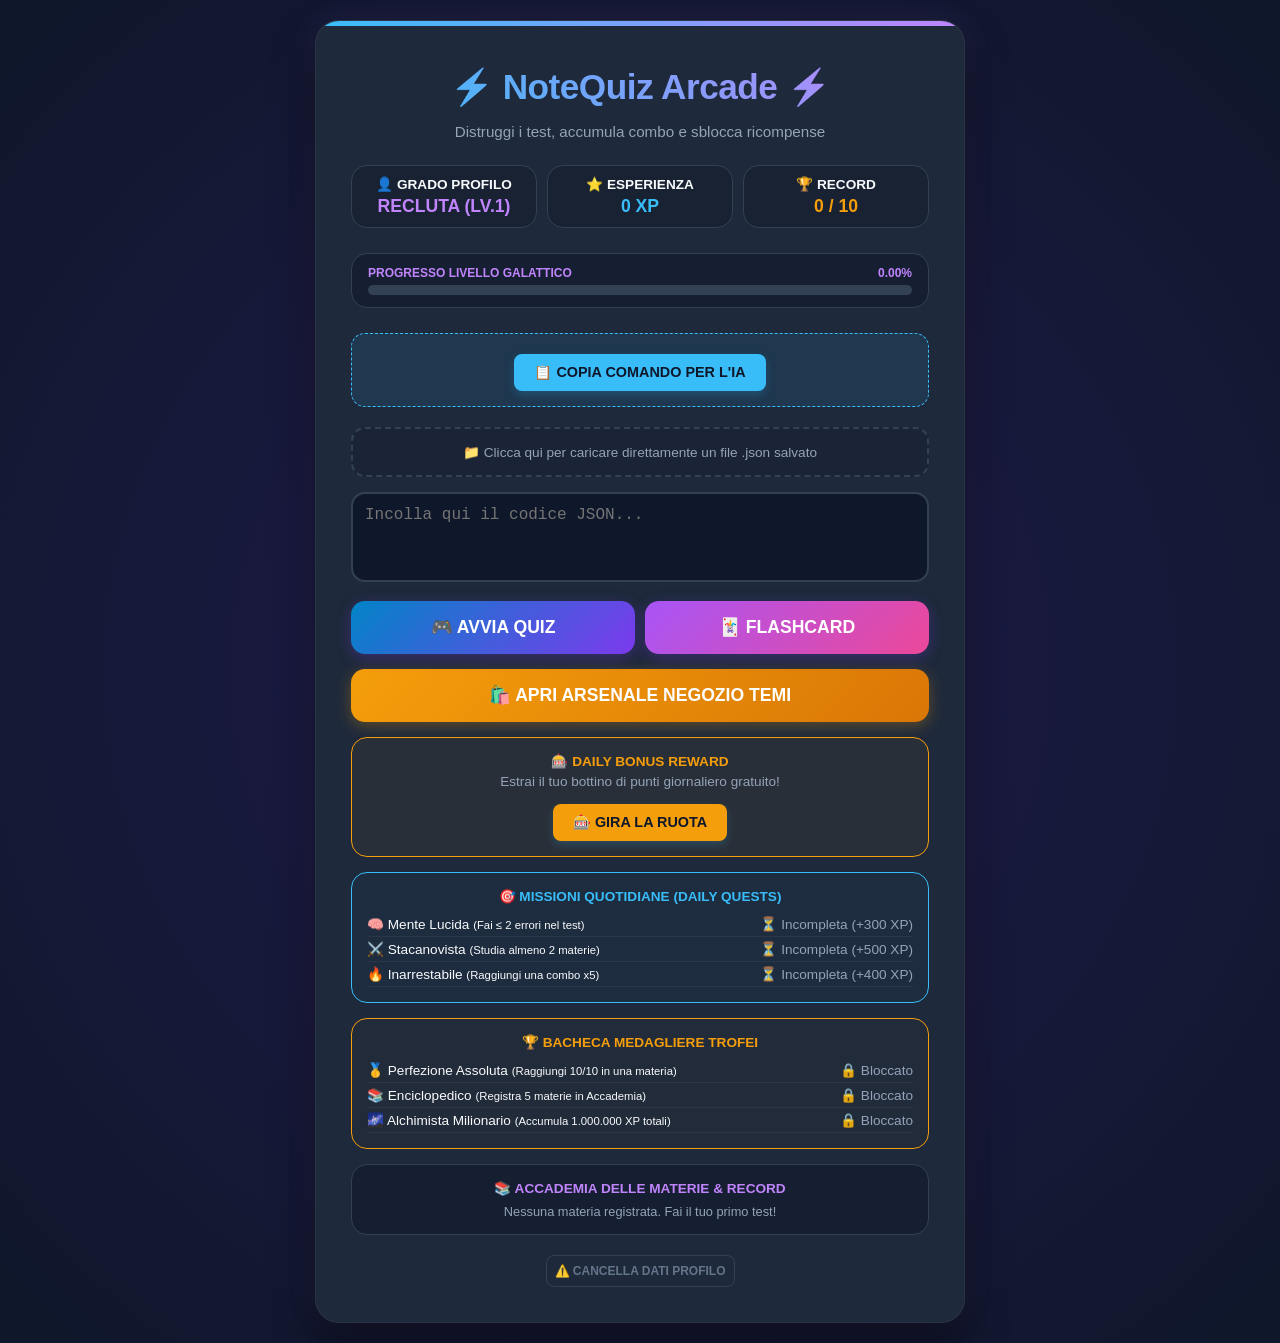
==== commit 41b1d8f7: "agg" ====
--- a/index.html
+++ b/index.html
@@ -1,4 +1,3 @@
-<<<<<<< HEAD
 <!DOCTYPE html>
 <html lang="it">
 <head>
@@ -326,336 +325,4 @@
   }
 </script>
 </body>
-</html>
-=======
-<!DOCTYPE html>
-<html lang="it">
-<head>
-    <meta charset="UTF-8">
-    <meta name="viewport" content="width=device-width, initial-scale=1.0, maximum-scale=1.0, user-scalable=no">
-    <title>⚡ NoteQuiz Arcade Ultimate Edition ⚡</title>
-    <style>
-        :root {
-            --bg-dark: #0f172a;
-            --card-bg: #1e293b;
-            --neon-blue: #38bdf8;
-            --neon-purple: #c084fc;
-            --neon-green: #4ade80;
-            --neon-red: #f87171;
-            --neon-gold: #f59e0b;
-            --text-light: #f8fafc;
-            --text-muted: #94a3b8;
-            --gradient-start: #1e1b4b;
-            --gradient-end: #0f172a;
-        }
-
-        /* 14 TEMI NEON CORRISPONDENTI AI GRADI DEL PROFILO */
-        .theme-veterano  { --neon-blue: #a1a1aa; --neon-purple: #4b5563; --gradient-start: #1e293b; --gradient-end: #0f172a; }
-        .theme-suprema   { --neon-blue: #a855f7; --neon-purple: #6b21a8; --gradient-start: #2e1065; --gradient-end: #0f052d; }
-        .theme-pazzo     { --neon-blue: #22c55e; --neon-purple: #15803d; --gradient-start: #062f1a; --gradient-end: #021a0c; }
-        .theme-master    { --neon-blue: #06b6d4; --neon-purple: #0891b2; --gradient-start: #083344; --gradient-end: #02141e; }
-        .theme-divina    { --neon-blue: #f43f5e; --neon-purple: #be123c; --gradient-start: #4c0519; --gradient-end: #1c020a; }
-        .theme-enciclo   { --neon-blue: #3b82f6; --neon-purple: #1d4ed8; --gradient-start: #172554; --gradient-end: #050b24; }
-        .theme-architeto { --neon-blue: #10b981; --neon-purple: #047857; --gradient-start: #022c22; --gradient-end: #011510; }
-        .theme-filosofo  { --neon-blue: #eab308; --neon-purple: #a16207; --gradient-start: #422006; --gradient-end: #1c0d02; }
-        .theme-alieni    { --neon-blue: #d946ef; --neon-purple: #a21caf; --gradient-start: #4a044e; --gradient-end: #1f0220; }
-        .theme-reassoluto{ --neon-blue: #f97316; --neon-purple: #c2410c; --gradient-start: #431407; --gradient-end: #1a0602; }
-        .theme-interstel { --neon-blue: #6366f1; --neon-purple: #4338ca; --gradient-start: #311042; --gradient-end: #0c0214; }
-        .theme-creatore  { --neon-blue: #ec4899; --neon-purple: #9d174d; --gradient-start: #500734; --gradient-end: #200214; }
-        .theme-cosmica   { --neon-blue: #00ffff; --neon-purple: #ff00ff; --gradient-start: #050515; --gradient-end: #000000; --card-bg: #070714; }
-
-        * {
-            box-sizing: border-box;
-            transition: all 0.25s cubic-bezier(0.4, 0, 0.2, 1);
-            -webkit-tap-highlight-color: transparent;
-        }
-        body {
-            font-family: 'Segoe UI', Roboto, Helvetica, Arial, sans-serif;
-            background-color: var(--bg-dark);
-            color: var(--text-light);
-            margin: 0;
-            padding: 20px;
-            display: flex;
-            align-items: center;
-            justify-content: center;
-            min-height: 100vh;
-            background-image: radial-gradient(circle at 50% 50%, var(--gradient-start) 0%, var(--gradient-end) 100%);
-        }
-
-        .container {
-            width: 100%;
-            max-width: 650px;
-            background: var(--card-bg);
-            padding: 35px;
-            border-radius: 24px;
-            box-shadow: 0 20px 40px rgba(0,0,0,0.5), 0 0 30px rgba(192, 132, 252, 0.1);
-            border: 1px solid rgba(255, 255, 255, 0.05);
-            position: relative;
-            overflow: hidden;
-        }
-
-        .container::before {
-            content: '';
-            position: absolute;
-            top: 0; left: 0; right: 0; height: 5px;
-            background: linear-gradient(90deg, var(--neon-blue), var(--neon-purple));
-        }
-
-        .flash-correct { animation: flashG 0.4s ease-out; }
-        .flash-wrong { animation: flashR 0.4s ease-out; }
-        @keyframes flashG { 0%, 100% { box-shadow: 0 20px 40px rgba(0,0,0,0.5); } 50% { box-shadow: 0 0 40px var(--neon-green); } }
-        @keyframes flashR { 0%, 100% { box-shadow: 0 20px 40px rgba(0,0,0,0.5); } 50% { box-shadow: 0 0 40px var(--neon-red); } }
-
-        h1 {
-            text-align: center; font-size: 2.2rem; font-weight: 800;
-            background: linear-gradient(45deg, var(--neon-blue), var(--neon-purple));
-            background-clip: text; -webkit-background-clip: text; -webkit-text-fill-color: transparent;
-            margin-top: 10px; margin-bottom: 5px; letter-spacing: -0.5px;
-        }
-
-        .subtitle { text-align: center; color: var(--text-muted); margin-bottom: 25px; font-size: 0.95rem; }
-
-        .dashboard-hud { display: flex; gap: 10px; justify-content: space-between; margin-bottom: 25px; flex-wrap: wrap; }
-        .hud-widget { flex: 1; min-width: 140px; background: rgba(15, 23, 42, 0.4); border: 1px solid #334155; padding: 10px 14px; border-radius: 16px; text-align: center; font-size: 0.85rem; font-weight: 700; }
-        .widget-val { display: block; font-size: 1.1rem; margin-top: 4px; }
-        #profile-rank { color: var(--neon-purple); }
-        #global-highscore { color: var(--neon-gold); }
-
-        .file-drop-zone { border: 2px dashed #334155; padding: 15px; border-radius: 14px; text-align: center; margin-bottom: 15px; background: rgba(15, 23, 42, 0.2); cursor: pointer; font-size: 0.85rem; color: var(--text-muted); }
-        .file-drop-zone:hover { border-color: var(--neon-blue); color: var(--text-light); }
-
-        /* Negozio Temi Isolato */
-        .shop-box { background: rgba(15, 23, 42, 0.3); padding: 20px; border-radius: 16px; border: 1px solid #334155; text-align: center; }
-        .theme-grid { display: grid; grid-template-columns: repeat(2, 1fr); gap: 10px; margin-top: 15px; }
-        .theme-select-btn { background: #1e293b; color: white; border: 1px solid #334155; padding: 12px; font-size: 0.85rem; border-radius: 10px; cursor: pointer; font-weight: bold; width: 100%; text-align: center; }
-        .theme-select-btn:hover:not(.locked) { border-color: var(--neon-blue); background: #334155; transform: translateY(-1px); }
-        .theme-select-btn.locked { opacity: 0.4; cursor: not-allowed; background: #0f172a; color: #475569; border-style: dashed; }
-
-        .subjects-box { background: rgba(15, 23, 42, 0.5); padding: 15px; border-radius: 16px; margin-top: 15px; border: 1px solid #334155; text-align: left; font-size: 0.85rem; }
-        .subject-tag-row { display: flex; justify-content: space-between; padding: 4px 0; border-bottom: 1px solid rgba(255,255,255,0.05); }
-        
-        .copy-box { background: rgba(56, 189, 248, 0.1); border: 1px dashed var(--neon-blue); padding: 15px; border-radius: 14px; margin-bottom: 20px; text-align: center; }
-        .copy-btn { background: var(--neon-blue); color: var(--bg-dark); border: none; padding: 10px 20px; font-size: 0.9rem; font-weight: 700; border-radius: 8px; cursor: pointer; margin-top: 5px; box-shadow: 0 4px 10px rgba(56, 189, 248, 0.2); }
-        
-        textarea { width: 100%; height: 90px; padding: 12px; background: #0f172a; color: var(--text-light); border: 2px solid #334155; border-radius: 14px; resize: none; font-size: 1rem; font-family: monospace; }
-        
-        .action-btn { display: block; width: 100%; background: linear-gradient(135deg, #0284c7 0%, #7c3aed 100%); color: white; border: none; padding: 16px; font-size: 1.1rem; font-weight: 700; border-radius: 14px; cursor: pointer; margin-top: 15px; box-shadow: 0 4px 15px rgba(124, 58, 237, 0.3); }
-        .action-btn:hover { transform: translateY(-2px); }
-
-        .hidden { display: none !important; }
-
-        .progress-hud { display: flex; align-items: center; justify-content: space-between; margin-bottom: 20px; background: rgba(15, 23, 42, 0.5); padding: 10px 16px; border-radius: 30px; font-size: 0.85rem; font-weight: 600; color: var(--neon-blue); }
-        .progress-track { flex-grow: 1; height: 8px; background: #334155; border-radius: 10px; margin: 0 15px; overflow: hidden; }
-        .progress-fill { width: 0%; height: 100%; background: linear-gradient(90deg, var(--neon-blue), var(--neon-purple)); border-radius: 10px; }
-
-        .streak-badge { background: linear-gradient(45deg, #f59e0b, #ef4444); color: white; padding: 4px 10px; border-radius: 12px; font-weight: 800; font-size: 0.8rem; display: inline-block; margin-left: 10px; }
-        #question-text { font-size: 1.3rem; font-weight: 700; line-height: 1.4; margin-bottom: 25px; }
-
-        .tf-container { display: flex; gap: 15px; margin-top: 20px; }
-        .option-btn { flex: 1; background: #1e293b; padding: 20px; font-size: 1.2rem; font-weight: 800; text-align: center; border-radius: 16px; cursor: pointer; border: 2px solid #334155; touch-action: manipulation; }
-        .option-btn:hover { background: #334155; transform: scale(1.03); }
-
-        .options-list { list-style: none; padding: 0; margin-top: 20px; }
-        .option-item { background: #0f172a; padding: 16px 20px; margin: 12px 0; border-radius: 14px; cursor: pointer; border: 2px solid #334155; font-size: 1.05rem; font-weight: 600; }
-        .option-item:hover { border-color: var(--neon-blue); background: #1e293b; transform: translateX(3px); }
-
-        .correct { background-color: rgba(74, 222, 128, 0.15) !important; border-color: var(--neon-green) !important; color: var(--neon-green) !important; }
-        .wrong { background-color: rgba(248, 113, 113, 0.15) !important; border-color: var(--neon-red) !important; color: var(--neon-red) !important; }
-
-        .feedback { text-align: center; font-size: 1.1rem; margin-top: 25px; font-weight: 700; min-height: 30px; }
-        #evaluation-text { font-size: 1.6rem; font-weight: 800; text-align: center; margin: 25px 0; text-transform: uppercase; }
-
-        .error-log-box { background: rgba(15, 23, 42, 0.6); padding: 15px; border-radius: 14px; margin-top: 20px; max-height: 150px; overflow-y: auto; text-align: left; border: 1px solid #334155; }
-        .error-item { border-bottom: 1px solid #334155; padding: 8px 0; font-size: 0.9rem; }
-        
-        .flashcard-card { background: #0f172a; border: 2px solid var(--neon-blue); border-radius: 16px; padding: 30px 20px; text-align: center; min-height: 180px; display: flex; align-items: center; justify-content: center; font-size: 1.2rem; font-weight: 700; cursor: pointer; margin-bottom: 15px; }
-        .flashcard-controls { display: flex; gap: 15px; justify-content: space-between; }
-
-        @media (max-width: 500px) {
-            body { padding: 8px; }
-            .container { padding: 20px 15px; border-radius: 16px; }
-            h1 { font-size: 1.7rem; }
-            .hud-widget { min-width: 100px; padding: 8px; font-size: 0.75rem; }
-            .widget-val { font-size: 0.95rem; }
-            .theme-grid { grid-template-columns: 1fr; }
-            #question-text { font-size: 1.1rem; }
-            .option-btn { padding: 15px; font-size: 1rem; }
-            .option-item { padding: 12px 14px; font-size: 0.95rem; }
-        }
-    </style>
-</head>
-<body>
-<div id="game-container" class="container">
-    <h1>⚡ NoteQuiz Arcade ⚡</h1>
-    <p class="subtitle">Distruggi i test, accumula combo e sblocca ricompense</p>
-    
-    <!-- Dashboard HUD -->
-    <div class="dashboard-hud">
-        <div class="hud-widget">👤 GRADO PROFILO<span id="profile-rank" class="widget-val">RECLUTA</span></div>
-        <div class="hud-widget">⭐ ESPERIENZA<span id="profile-xp" class="widget-val" style="color:var(--neon-blue);">0 XP</span></div>
-        <div class="hud-widget">🏆 RECORD<span id="global-highscore" class="widget-val">0 / 10</span></div>
-    </div>
-
-    <!-- Barra di avanzamento XP globale tarata su 1 Miliardo -->
-    <div style="background: rgba(15, 23, 42, 0.5); padding: 12px 16px; border-radius: 16px; margin-bottom: 25px; border: 1px solid #334155;">
-        <div style="display: flex; justify-content: space-between; font-size: 0.75rem; font-weight: 700; color: var(--neon-purple); margin-bottom: 5px;">
-            <span>PROGRESSO LIVELLO GALATTICO</span>
-            <span id="profile-xp-percent">0%</span>
-        </div>
-        <div style="width: 100%; background: #334155; height: 10px; border-radius: 10px; overflow: hidden;">
-            <div id="profile-xp-bar-fill" style="width: 0%; height: 100%; background: linear-gradient(90deg, var(--neon-purple), var(--neon-gold)); border-radius: 10px;"></div>
-        </div>
-    </div>
-
-    <!-- Schermata di ripristino salvataggio -->
-    <div id="resume-screen" class="hidden" style="text-align: center; background: rgba(124, 58, 237, 0.1); border: 1px solid var(--neon-purple); padding: 20px; border-radius: 14px; margin-bottom: 20px;">
-        <span style="font-weight:700; color:var(--neon-purple); display:block; margin-bottom:5px;">💾 ACCESSO RAPIDO SALVATO</span>
-        <span style="font-size:0.9rem; display:block; margin-bottom:15px; color:var(--text-muted);">Riprendi l'ultimo quiz interrotto.</span>
-        <div style="display:flex; gap:10px;">
-            <button class="action-btn" style="margin:0; padding:10px; background:var(--neon-purple);" onclick="resumeGame(true)">RIPRENDI</button>
-            <button class="action-btn" style="margin:0; padding:10px; background:#475569;" onclick="resumeGame(false)">CANCELLA</button>
-        </div>
-    </div>
-    <!-- 1. Schermata Setup Opzioni -->
-    <div id="setup-screen">
-        <div class="copy-box">
-            <button class="copy-btn" onclick="copyPromptToClipboard()">📋 COPIA COMANDO PER L'IA</button>
-        </div>
-
-        <div class="file-drop-zone" onclick="document.getElementById('file-loader-input').click()">
-            📁 Clicca qui per caricare direttamente un file .json salvato
-            <input type="file" id="file-loader-input" class="hidden" accept=".json" onchange="handleFileImport(this.files)">
-        </div>
-
-                <textarea id="notes-input" placeholder="Incolla qui il codice JSON..."></textarea>
-        
-        <div style="display: flex; gap: 10px;">
-            <button class="action-btn" style="flex: 1;" onclick="startOfflineQuiz('quiz')">🎮 AVVIA QUIZ</button>
-            <button class="action-btn" style="flex: 1; background: linear-gradient(135deg, #a855f7 0%, #ec4899 100%);" onclick="startOfflineQuiz('flashcard')">🃏 FLASHCARD</button>
-        </div>
-
-        <!-- Bottone grande per navigare all'Arsenale dei Temi -->
-        <button class="action-btn" style="background: linear-gradient(135deg, #f59e0b 0%, #d97706 100%); box-shadow: 0 4px 15px rgba(245, 158, 11, 0.3);" onclick="toggleShopView(true)">🛍️ APRI ARSENALE NEGOZIO TEMI</button>
-
-        <!-- Modulo Daily Spin Arcade -->
-        <div id="daily-spin-box" class="subjects-box" style="text-align: center; border-color: var(--neon-gold); background: rgba(245, 158, 11, 0.05); margin-top: 15px;">
-            <div style="font-weight:800; color:var(--neon-gold); text-transform: uppercase; margin-bottom: 5px;">🎰 DAILY BONUS REWARD</div>
-            <span id="spin-status-text" style="font-size:0.85rem; color:var(--text-muted); display:block; margin-bottom:10px;">Estrai il tuo bottino di punti giornaliero gratuito!</span>
-            <button id="spin-btn" class="copy-btn" style="background:var(--neon-gold); color:var(--bg-dark);" onclick="triggerDailySpin()">🎰 GIRA LA RUOTA</button>
-        </div>
-        <!-- Modulo delle Missioni Quotidiane -->
-        <div class="subjects-box" style="border-color: var(--neon-blue); background: rgba(56, 189, 248, 0.02);">
-            <div style="font-weight:800; color:var(--neon-blue); text-align:center; margin-bottom:8px; text-transform:uppercase;">🎯 MISSIONI QUOTIDIANE (DAILY QUESTS)</div>
-            <div class="subject-tag-row"><span>🧠 Mente Lucida <small>(Fai ≤ 2 errori nel test)</small></span> <span id="q1-status">⏳ Incompleta</span></div>
-            <div class="subject-tag-row"><span>⚔️ Stacanovista <small>(Studia almeno 2 materie)</small></span> <span id="q2-status">⏳ Incompleta</span></div>
-            <div class="subject-tag-row"><span>🔥 Inarrestabile <small>(Raggiungi una combo x5)</small></span> <span id="q3-status">⏳ Incompleta</span></div>
-        </div>
-
-        <!-- Modulo della Bacheca dei Trofei -->
-        <div class="subjects-box" style="border-color: var(--neon-gold); background: rgba(245, 158, 11, 0.02);">
-            <div style="font-weight:800; color:var(--neon-gold); text-align:center; margin-bottom:8px; text-transform:uppercase;">🏆 BACHECA MEDAGLIERE TROFEI</div>
-            <div class="subject-tag-row"><span>🥇 Perfezione Assoluta <small>(Raggiungi 10/10 in una materia)</small></span> <span id="ach1-status">🔒 Bloccato</span></div>
-            <div class="subject-tag-row"><span>📚 Enciclopedico <small>(Registra 5 materie in Accademia)</small></span> <span id="ach2-status">🔒 Bloccato</span></div>
-            <div class="subject-tag-row"><span>🌌 Alchimista Milionario <small>(Accumula 1.000.000 XP totali)</small></span> <span id="ach3-status">🔒 Bloccato</span></div>
-        </div>
-
-        <div class="subjects-box">
-            <div style="font-weight:800; color:var(--neon-purple); text-align:center; margin-bottom:8px;">📚 ACCADEMIA DELLE MATERIE & RECORD</div>
-            <div id="subjects-list-container">
-                <div style="color:var(--text-muted); text-align:center; font-size:0.8rem;">Nessuna materia registrata. Fai il tuo primo test!</div>
-            </div>
-        </div>
-
-        <button onclick="wipeAllArcadeData()" style="background: transparent; color: #64748b; border: 1px solid #334155; padding: 8px; font-size: 0.75rem; font-weight: 600; border-radius: 8px; cursor: pointer; width: auto; display: block; margin: 20px auto 0 auto;">⚠️ CANCELLA DATI PROFILO</button>
-    </div>
-
-    <!-- 2. SCHERMATA ISOLATA: Arsenale Negozio Temi -->
-    <div id="shop-screen" class="hidden shop-box">
-        <div style="font-weight:800; color:var(--neon-gold); font-size: 1.3rem;">🛍️ ARSENALE DEI 14 TEMI SBLOCCABILI</div>
-        <p style="font-size: 0.85rem; color: var(--text-muted); margin-bottom: 15px;">I temi si sbloccano automaticamente raggiungendo i gradi XP richiesti.</p>
-        
-        <div class="theme-grid">
-            <button class="theme-select-btn" onclick="changeTheme('cyber')">Blue Cyber (0 XP)</button>
-            <button id="shop-btn-veterano" class="theme-select-btn locked" onclick="changeTheme('veterano')">Veterano (4k XP)</button>
-            <button id="shop-btn-suprema" class="theme-select-btn locked" onclick="changeTheme('suprema')">Intelligenza Suprema (8k XP)</button>
-            <button id="shop-btn-pazzo" class="theme-select-btn locked" onclick="changeTheme('pazzo')">Scienziato Pazzo (15k XP)</button>
-            <button id="shop-btn-master" class="theme-select-btn locked" onclick="changeTheme('master')">Master Copia-Incolla (30k XP)</button>
-            <button id="shop-btn-divina" class="theme-select-btn locked" onclick="changeTheme('divina')">Divinità dello Studio (50k XP)</button>
-            <button id="shop-btn-enciclo" class="theme-select-btn locked" onclick="changeTheme('enciclo')">Enciclopedia Vivente (100k XP)</button>
-            <button id="shop-btn-architeto" class="theme-select-btn locked" onclick="changeTheme('architeto')">Architetto del Sapere (250k XP)</button>
-            <button id="shop-btn-filosofo" class="theme-select-btn locked" onclick="changeTheme('filosofo')">Filosofo Immantale (500k XP)</button>
-            <button id="shop-btn-alieni" class="theme-select-btn locked" onclick="changeTheme('alieni')">Intelligenza Alieni (1M XP)</button>
-            <button id="shop-btn-reassoluto" class="theme-select-btn locked" onclick="changeTheme('reassoluto')">Re del Copia-Incolla (10M XP)</button>
-            <button id="shop-btn-interstel" class="theme-select-btn locked" onclick="changeTheme('interstel')">Entità Interstellare (100M XP)</button>
-            <button id="shop-btn-creatore" class="theme-select-btn locked" onclick="changeTheme('creatore')">Creatore di Mondi (500M XP)</button>
-            <button id="shop-btn-cosmica" class="theme-select-btn locked" onclick="changeTheme('cosmica')">Singolarità Cosmica (1B XP)</button>
-        </div>
-        
-        <button class="action-btn" style="background: #334155; margin-top: 20px;" onclick="toggleShopView(false)">◀ TORNA ALLA HOME</button>
-    </div>
-    <!-- 3. Schermata Modalità Allenamento Flashcard -->
-    <div id="flashcard-screen" class="hidden">
-        <div class="progress-hud">
-            <span id="flash-hud-index">CARTA 1</span>
-            <span style="color: var(--neon-purple);">📚 MODALITÀ STUDIO</span>
-        </div>
-        <div id="flashcard-element" class="flashcard-card" onclick="flipFlashcard()">Testo Carta</div>
-        <div class="flashcard-controls">
-            <button class="action-btn" style="margin: 0; padding: 12px; width: 45%; background: #334155;" onclick="prevFlashcard()">◀ INDIETRO</button>
-            <button class="action-btn" style="margin: 0; padding: 12px; width: 45%;" onclick="nextFlashcard()">AVANTI ▶</button>
-        </div>
-        <button class="action-btn" style="background: #b91c1c; margin-top: 20px;" onclick="exitFlashcards()">❌ ESCI E AVVIA QUIZ</button>
-    </div>
-
-    <!-- 4. Schermata Quiz Giocabile -->
-    <div id="quiz-screen" class="hidden">
-        <div class="progress-hud">
-            <span id="hud-current">STAGE 1</span>
-            <div class="progress-track"><div id="progress-fill" class="progress-fill"></div></div>
-            <span id="hud-score">SCORE: 0</span>
-            <span id="hud-streak" class="streak-badge hidden">COMBO x1</span>
-        </div>
-
-        <h2 id="question-text">Domanda</h2>
-        <ul id="options-container" class="options-list"></ul>
-        
-        <div id="tf-container" class="tf-container hidden">
-            <div id="btn-vero" class="option-btn" onclick="checkTrueFalse('Vero')">VERO</div>
-            <div id="btn-falso" class="option-btn" onclick="checkTrueFalse('Falso')">FALSO</div>
-        </div>
-        
-        <div id="feedback-text" class="feedback"></div>
-        <button id="next-btn" class="hidden action-btn" onclick="nextQuestion()">PROSSIMO LIVELLO ➔</button>
-    </div>
-
-    <!-- 5. Schermata Risultati -->
-    <div id="result-screen" class="hidden">
-        <h2>🏆 CLASSIFICA FINALE 🏆</h2>
-        <p class="score" style="text-align: center; font-size: 1.3rem;">Punteggio Finale: <span id="final-score" style="color: var(--neon-blue); font-size: 2rem;">0</span> / <span id="total-questions-hud">10</span></p>
-        <div id="evaluation-text" style="font-size: 1.4rem; font-weight:800; margin-bottom:10px; text-align:center;"></div>
-        <div id="new-record-text" style="font-size: 1.2rem; font-weight: 800; color: #f59e0b; text-align: center; margin-bottom: 15px;" class="hidden">🔥 NUOVO RECORD ASSOLUTO BATTUTO! 🔥</div>
-        
-        <div id="error-log-container" class="hidden">
-            <div style="font-weight: 700; color: var(--neon-red); font-size: 0.95rem; margin-top: 15px; text-transform: uppercase; text-align: center;">🎯 REGISTRO REPLAY DEGLI ERRORI</div>
-            <div id="error-log-list" class="error-log-box"></div>
-        </div>
-        
-        <div style="display:flex; gap:10px;">
-            <button class="action-btn" style="flex:1; background:#0284c7;" onclick="exportQuizReport()">🔗 CONDIVIDI RISULTATI</button>
-            <button class="action-btn" style="flex:1;" onclick="resetQuiz()">🔄 GIOCA ANCORA</button>
-        </div>
-    </div>
-</div>
-<script src="quiz.js"></script>
-<script>
-  if ('serviceWorker' in navigator) {
-    window.addEventListener('load', () => {
-      navigator.serviceWorker.register('/sw.js')
-        .then((reg) => console.log('Service Worker registrato con successo!', reg))
-        .catch((err) => console.error('Errore di registrazione:', err));
-    });
-  }
-</script>
-</body>
-</html>
->>>>>>> f78a488dc59d250aee7e67d98865ebd1ebc4a5c6
+</html>
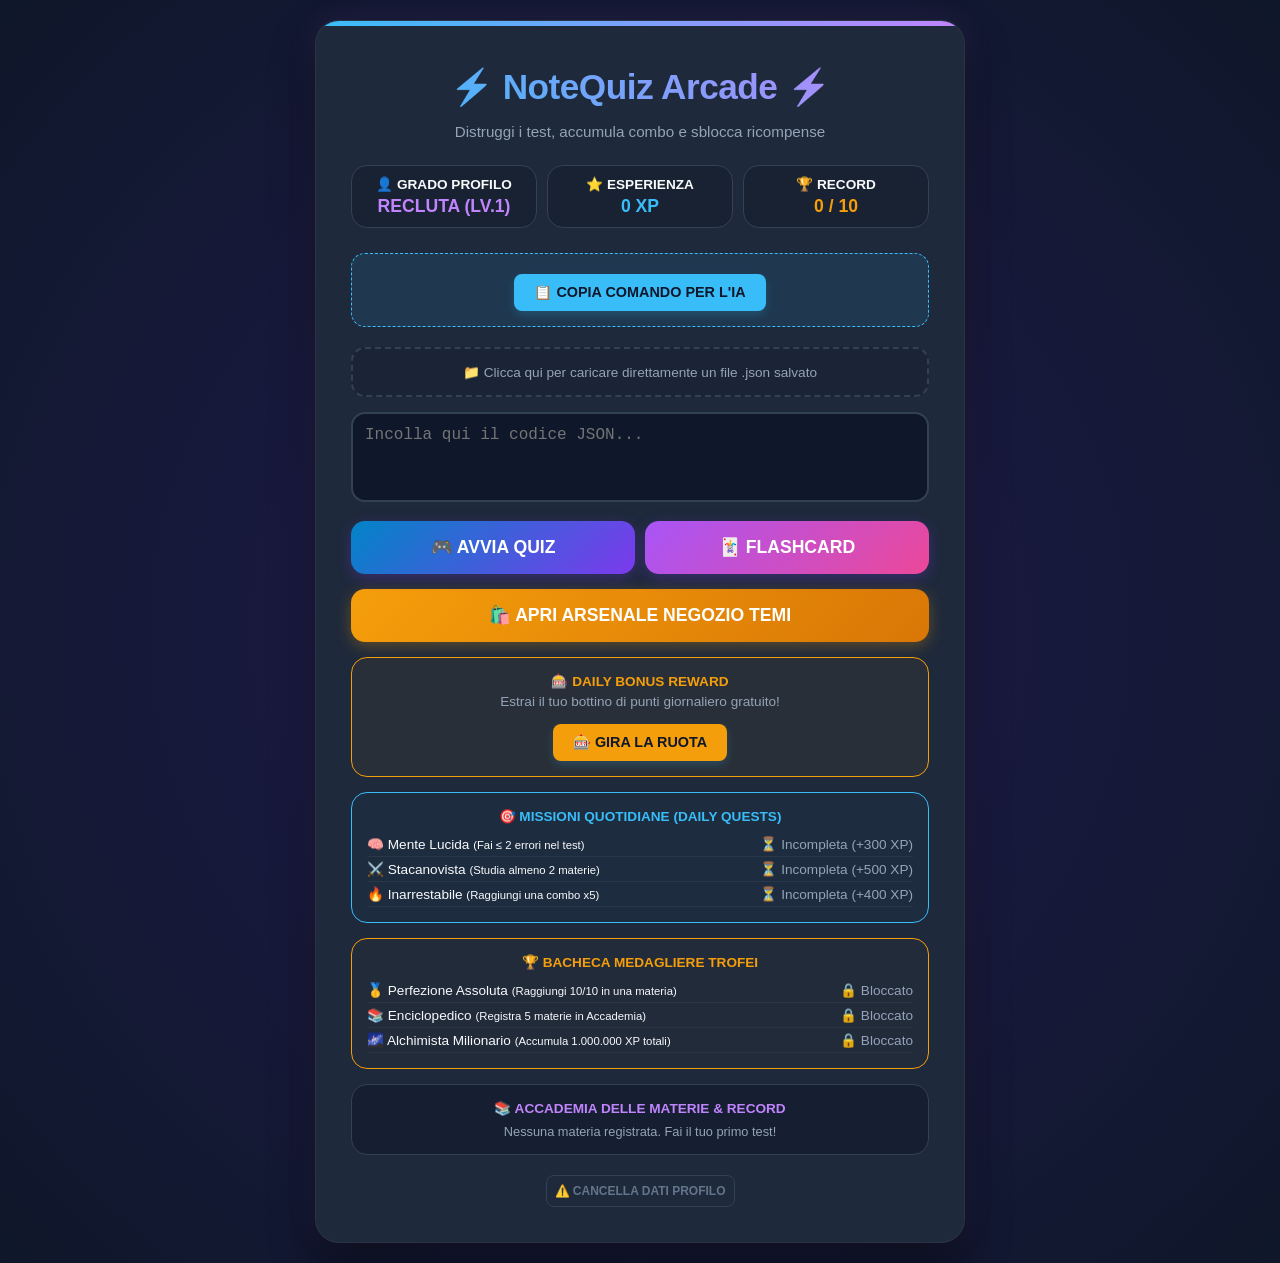
==== commit de5e2443: "com" ====
--- a/index.html
+++ b/index.html
@@ -157,25 +157,14 @@
     <h1>⚡ NoteQuiz Arcade ⚡</h1>
     <p class="subtitle">Distruggi i test, accumula combo e sblocca ricompense</p>
     
-    <!-- Dashboard HUD -->
+    
     <div class="dashboard-hud">
         <div class="hud-widget">👤 GRADO PROFILO<span id="profile-rank" class="widget-val">RECLUTA</span></div>
         <div class="hud-widget">⭐ ESPERIENZA<span id="profile-xp" class="widget-val" style="color:var(--neon-blue);">0 XP</span></div>
         <div class="hud-widget">🏆 RECORD<span id="global-highscore" class="widget-val">0 / 10</span></div>
     </div>
 
-    <!-- Barra di avanzamento XP globale tarata su 1 Miliardo -->
-    <div style="background: rgba(15, 23, 42, 0.5); padding: 12px 16px; border-radius: 16px; margin-bottom: 25px; border: 1px solid #334155;">
-        <div style="display: flex; justify-content: space-between; font-size: 0.75rem; font-weight: 700; color: var(--neon-purple); margin-bottom: 5px;">
-            <span>PROGRESSO LIVELLO GALATTICO</span>
-            <span id="profile-xp-percent">0%</span>
-        </div>
-        <div style="width: 100%; background: #334155; height: 10px; border-radius: 10px; overflow: hidden;">
-            <div id="profile-xp-bar-fill" style="width: 0%; height: 100%; background: linear-gradient(90deg, var(--neon-purple), var(--neon-gold)); border-radius: 10px;"></div>
-        </div>
-    </div>
-
-    <!-- Schermata di ripristino salvataggio -->
+    
     <div id="resume-screen" class="hidden" style="text-align: center; background: rgba(124, 58, 237, 0.1); border: 1px solid var(--neon-purple); padding: 20px; border-radius: 14px; margin-bottom: 20px;">
         <span style="font-weight:700; color:var(--neon-purple); display:block; margin-bottom:5px;">💾 ACCESSO RAPIDO SALVATO</span>
         <span style="font-size:0.9rem; display:block; margin-bottom:15px; color:var(--text-muted);">Riprendi l'ultimo quiz interrotto.</span>
@@ -184,7 +173,7 @@
             <button class="action-btn" style="margin:0; padding:10px; background:#475569;" onclick="resumeGame(false)">CANCELLA</button>
         </div>
     </div>
-    <!-- 1. Schermata Setup Opzioni -->
+    
     <div id="setup-screen">
         <div class="copy-box">
             <button class="copy-btn" onclick="copyPromptToClipboard()">📋 COPIA COMANDO PER L'IA</button>
@@ -202,16 +191,16 @@
             <button class="action-btn" style="flex: 1; background: linear-gradient(135deg, #a855f7 0%, #ec4899 100%);" onclick="startOfflineQuiz('flashcard')">🃏 FLASHCARD</button>
         </div>
 
-        <!-- Bottone grande per navigare all'Arsenale dei Temi -->
+        
         <button class="action-btn" style="background: linear-gradient(135deg, #f59e0b 0%, #d97706 100%); box-shadow: 0 4px 15px rgba(245, 158, 11, 0.3);" onclick="toggleShopView(true)">🛍️ APRI ARSENALE NEGOZIO TEMI</button>
 
-        <!-- Modulo Daily Spin Arcade -->
+        
         <div id="daily-spin-box" class="subjects-box" style="text-align: center; border-color: var(--neon-gold); background: rgba(245, 158, 11, 0.05); margin-top: 15px;">
             <div style="font-weight:800; color:var(--neon-gold); text-transform: uppercase; margin-bottom: 5px;">🎰 DAILY BONUS REWARD</div>
             <span id="spin-status-text" style="font-size:0.85rem; color:var(--text-muted); display:block; margin-bottom:10px;">Estrai il tuo bottino di punti giornaliero gratuito!</span>
             <button id="spin-btn" class="copy-btn" style="background:var(--neon-gold); color:var(--bg-dark);" onclick="triggerDailySpin()">🎰 GIRA LA RUOTA</button>
         </div>
-        <!-- Modulo delle Missioni Quotidiane -->
+        
         <div class="subjects-box" style="border-color: var(--neon-blue); background: rgba(56, 189, 248, 0.02);">
             <div style="font-weight:800; color:var(--neon-blue); text-align:center; margin-bottom:8px; text-transform:uppercase;">🎯 MISSIONI QUOTIDIANE (DAILY QUESTS)</div>
             <div class="subject-tag-row"><span>🧠 Mente Lucida <small>(Fai ≤ 2 errori nel test)</small></span> <span id="q1-status">⏳ Incompleta</span></div>
@@ -219,7 +208,7 @@
             <div class="subject-tag-row"><span>🔥 Inarrestabile <small>(Raggiungi una combo x5)</small></span> <span id="q3-status">⏳ Incompleta</span></div>
         </div>
 
-        <!-- Modulo della Bacheca dei Trofei -->
+        
         <div class="subjects-box" style="border-color: var(--neon-gold); background: rgba(245, 158, 11, 0.02);">
             <div style="font-weight:800; color:var(--neon-gold); text-align:center; margin-bottom:8px; text-transform:uppercase;">🏆 BACHECA MEDAGLIERE TROFEI</div>
             <div class="subject-tag-row"><span>🥇 Perfezione Assoluta <small>(Raggiungi 10/10 in una materia)</small></span> <span id="ach1-status">🔒 Bloccato</span></div>
@@ -237,7 +226,7 @@
         <button onclick="wipeAllArcadeData()" style="background: transparent; color: #64748b; border: 1px solid #334155; padding: 8px; font-size: 0.75rem; font-weight: 600; border-radius: 8px; cursor: pointer; width: auto; display: block; margin: 20px auto 0 auto;">⚠️ CANCELLA DATI PROFILO</button>
     </div>
 
-    <!-- 2. SCHERMATA ISOLATA: Arsenale Negozio Temi -->
+    
     <div id="shop-screen" class="hidden shop-box">
         <div style="font-weight:800; color:var(--neon-gold); font-size: 1.3rem;">🛍️ ARSENALE DEI 14 TEMI SBLOCCABILI</div>
         <p style="font-size: 0.85rem; color: var(--text-muted); margin-bottom: 15px;">I temi si sbloccano automaticamente raggiungendo i gradi XP richiesti.</p>
@@ -261,7 +250,7 @@
         
         <button class="action-btn" style="background: #334155; margin-top: 20px;" onclick="toggleShopView(false)">◀ TORNA ALLA HOME</button>
     </div>
-    <!-- 3. Schermata Modalità Allenamento Flashcard -->
+    
     <div id="flashcard-screen" class="hidden">
         <div class="progress-hud">
             <span id="flash-hud-index">CARTA 1</span>
@@ -275,28 +264,7 @@
         <button class="action-btn" style="background: #b91c1c; margin-top: 20px;" onclick="exitFlashcards()">❌ ESCI E AVVIA QUIZ</button>
     </div>
 
-    <!-- 4. Schermata Quiz Giocabile -->
-    <div id="quiz-screen" class="hidden">
-        <div class="progress-hud">
-            <span id="hud-current">STAGE 1</span>
-            <div class="progress-track"><div id="progress-fill" class="progress-fill"></div></div>
-            <span id="hud-score">SCORE: 0</span>
-            <span id="hud-streak" class="streak-badge hidden">COMBO x1</span>
-        </div>
-
-        <h2 id="question-text">Domanda</h2>
-        <ul id="options-container" class="options-list"></ul>
-        
-        <div id="tf-container" class="tf-container hidden">
-            <div id="btn-vero" class="option-btn" onclick="checkTrueFalse('Vero')">VERO</div>
-            <div id="btn-falso" class="option-btn" onclick="checkTrueFalse('Falso')">FALSO</div>
-        </div>
-        
-        <div id="feedback-text" class="feedback"></div>
-        <button id="next-btn" class="hidden action-btn" onclick="nextQuestion()">PROSSIMO LIVELLO ➔</button>
-    </div>
-
-    <!-- 5. Schermata Risultati -->
+    
     <div id="result-screen" class="hidden">
         <h2>🏆 CLASSIFICA FINALE 🏆</h2>
         <p class="score" style="text-align: center; font-size: 1.3rem;">Punteggio Finale: <span id="final-score" style="color: var(--neon-blue); font-size: 2rem;">0</span> / <span id="total-questions-hud">10</span></p>
